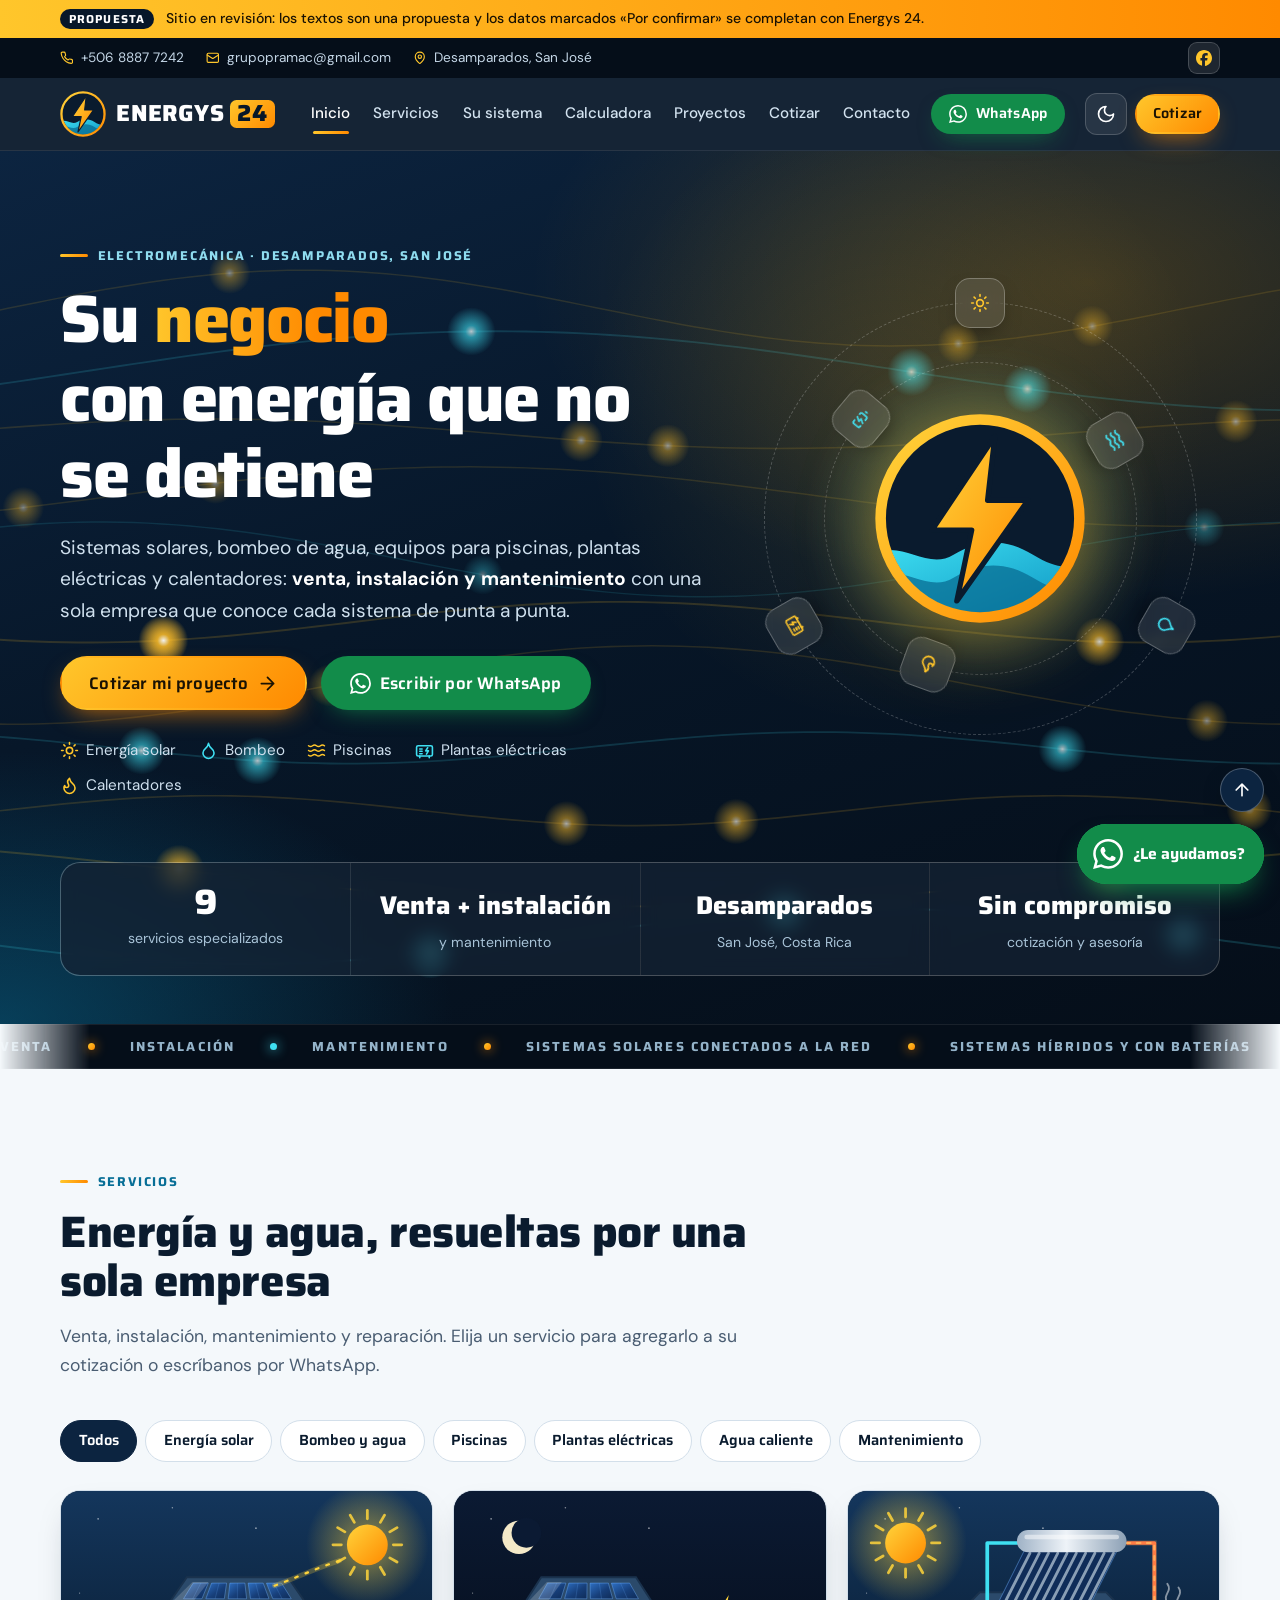
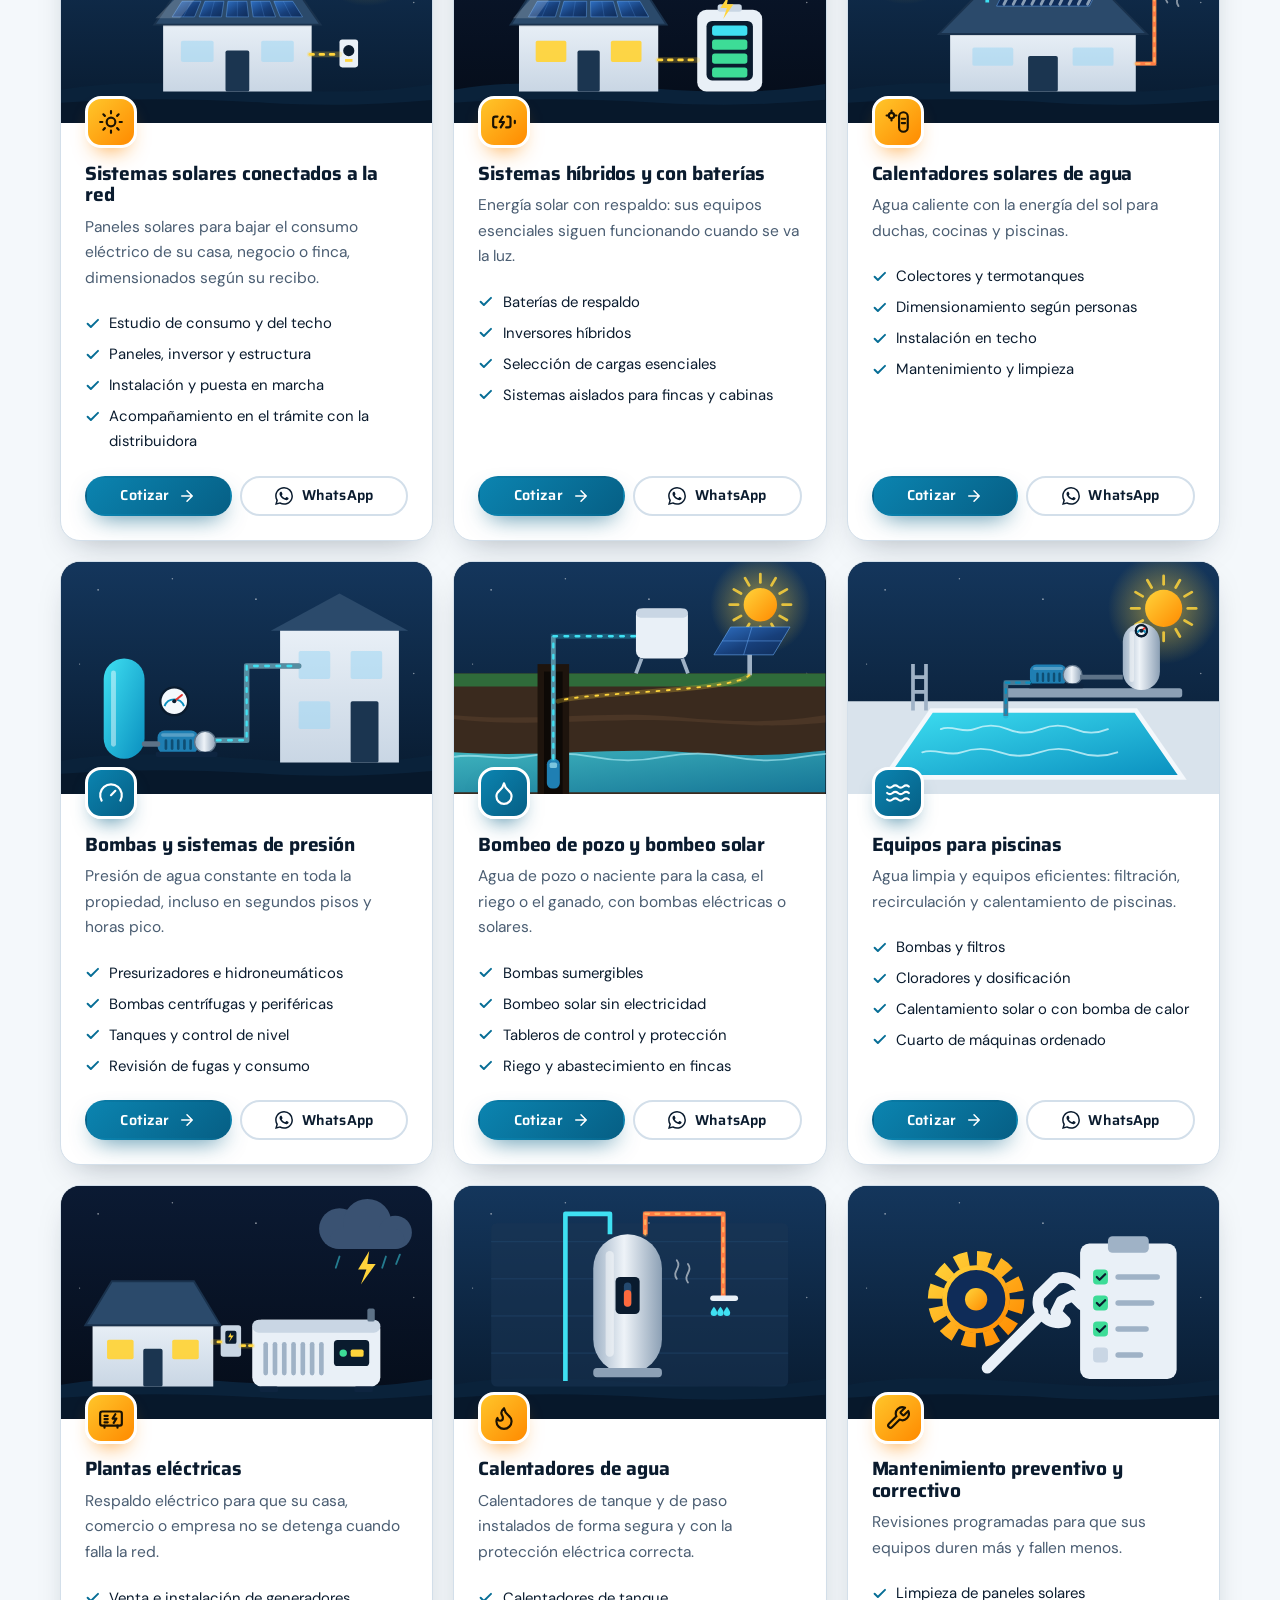
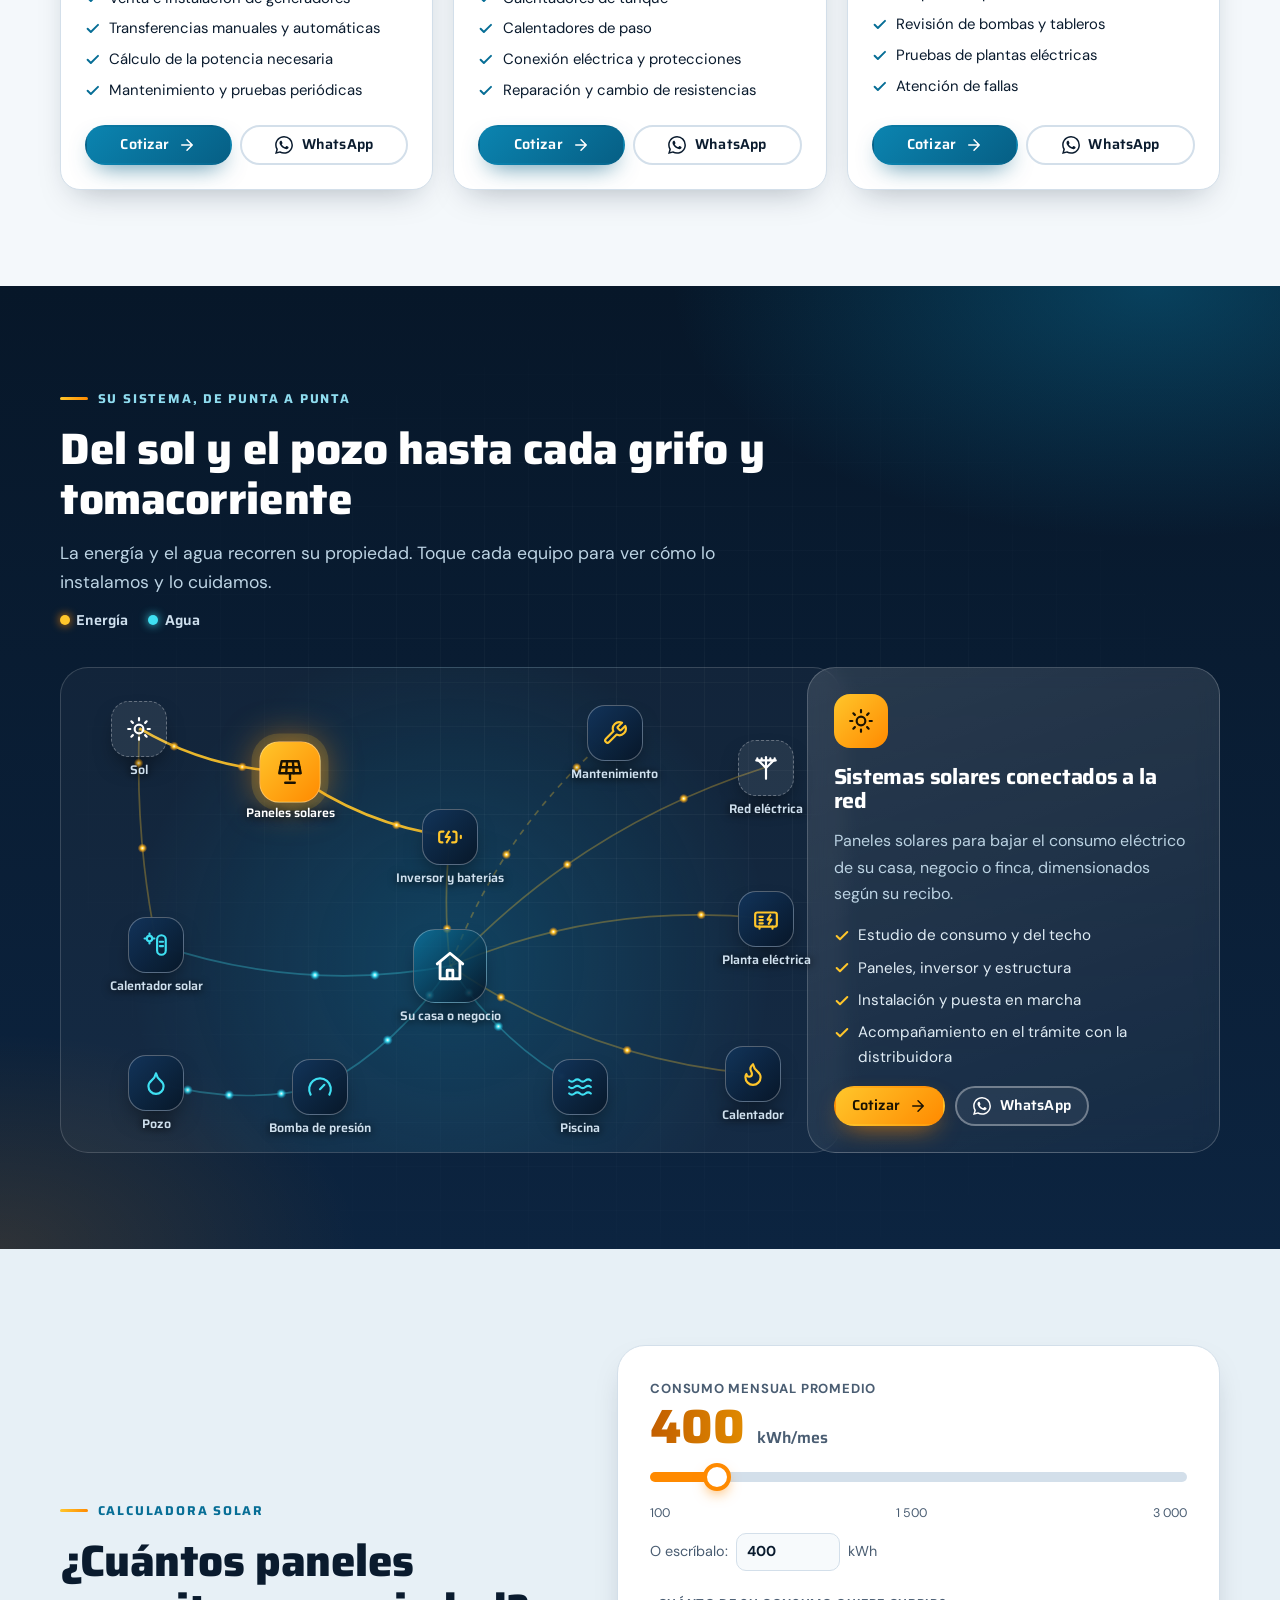
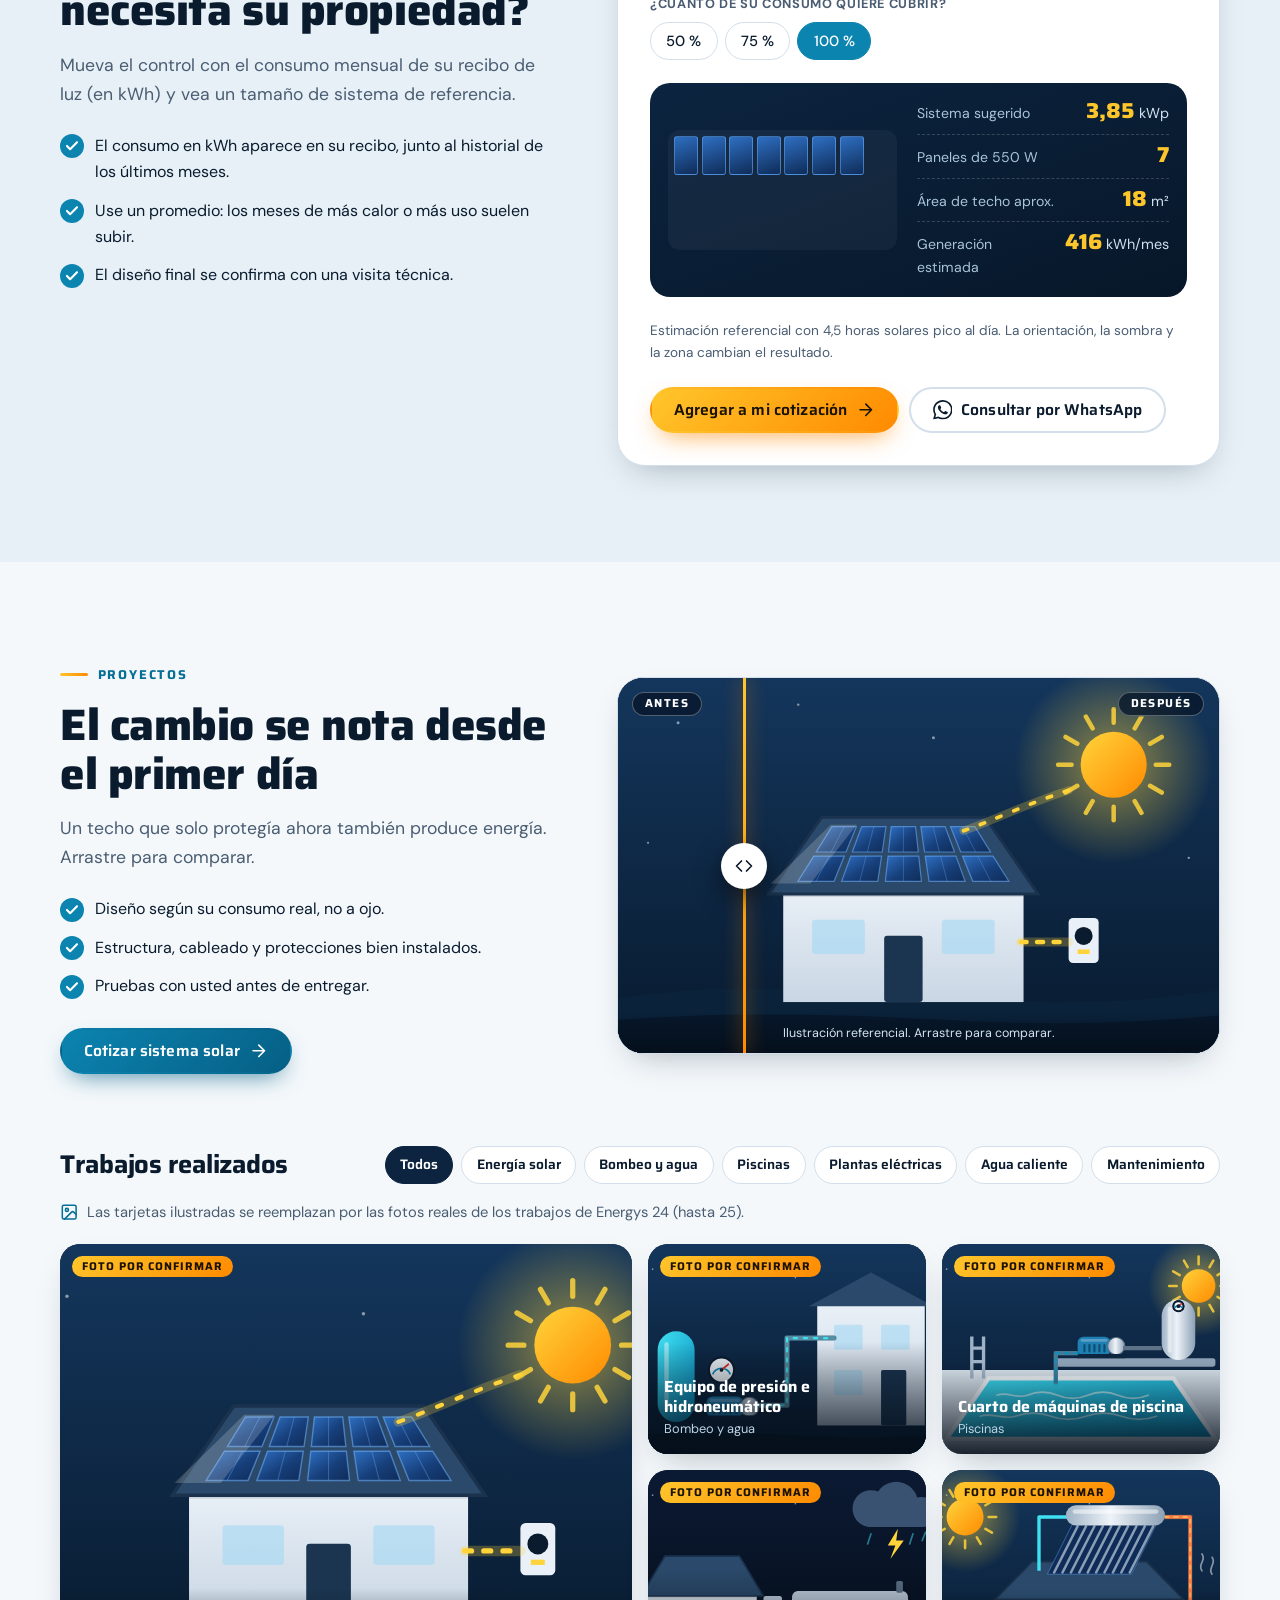
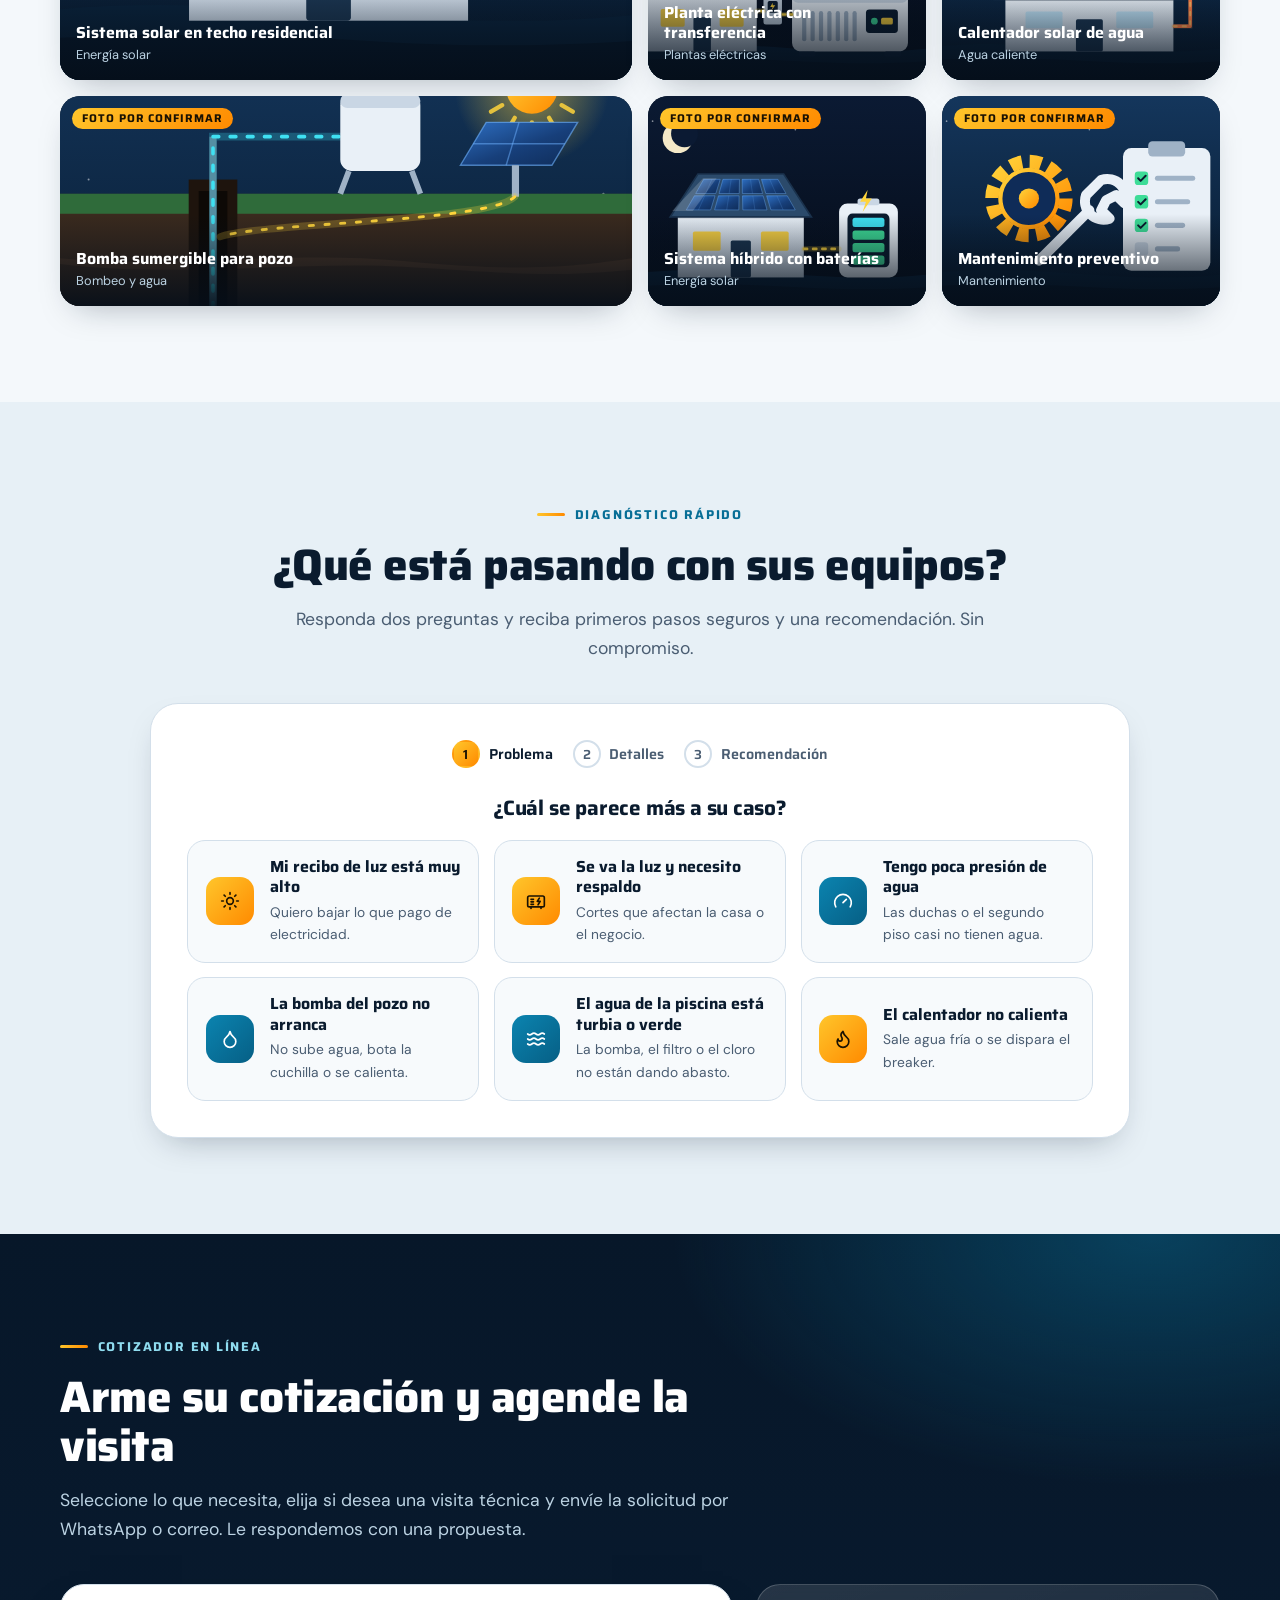
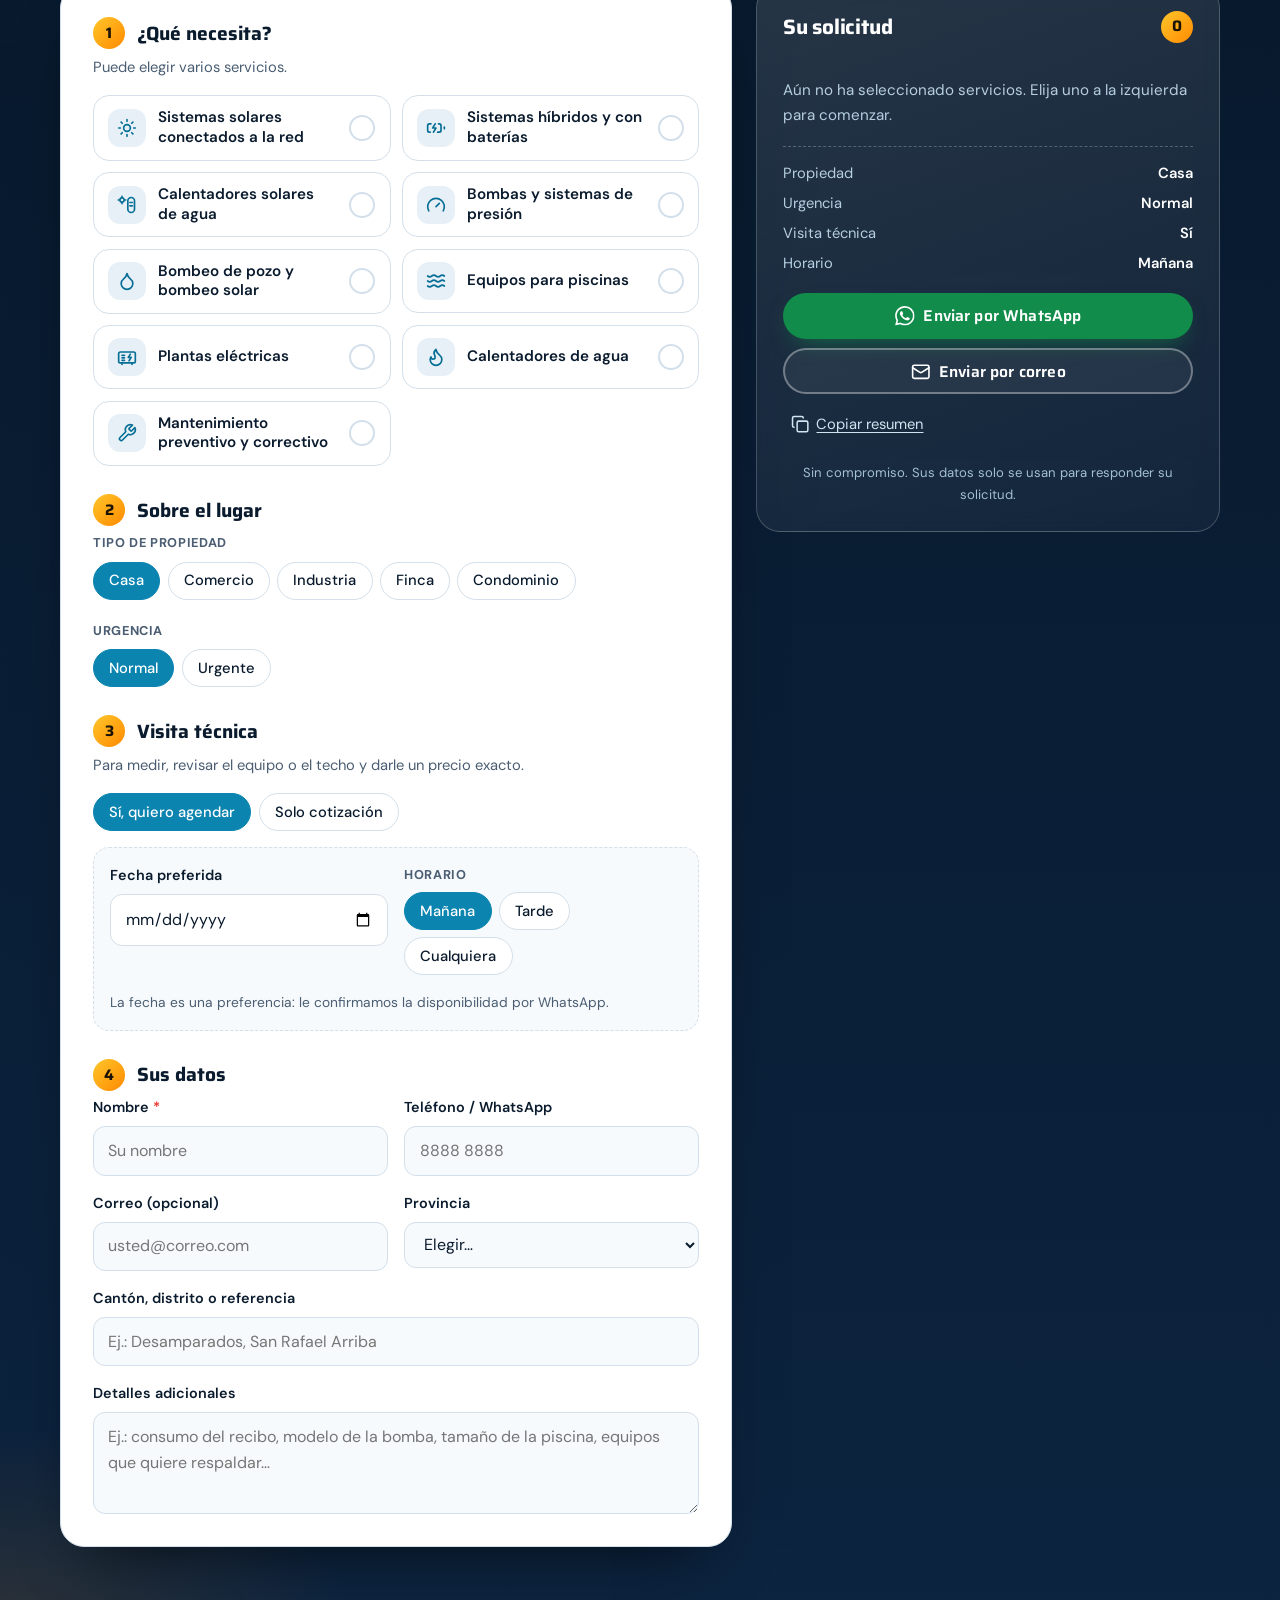
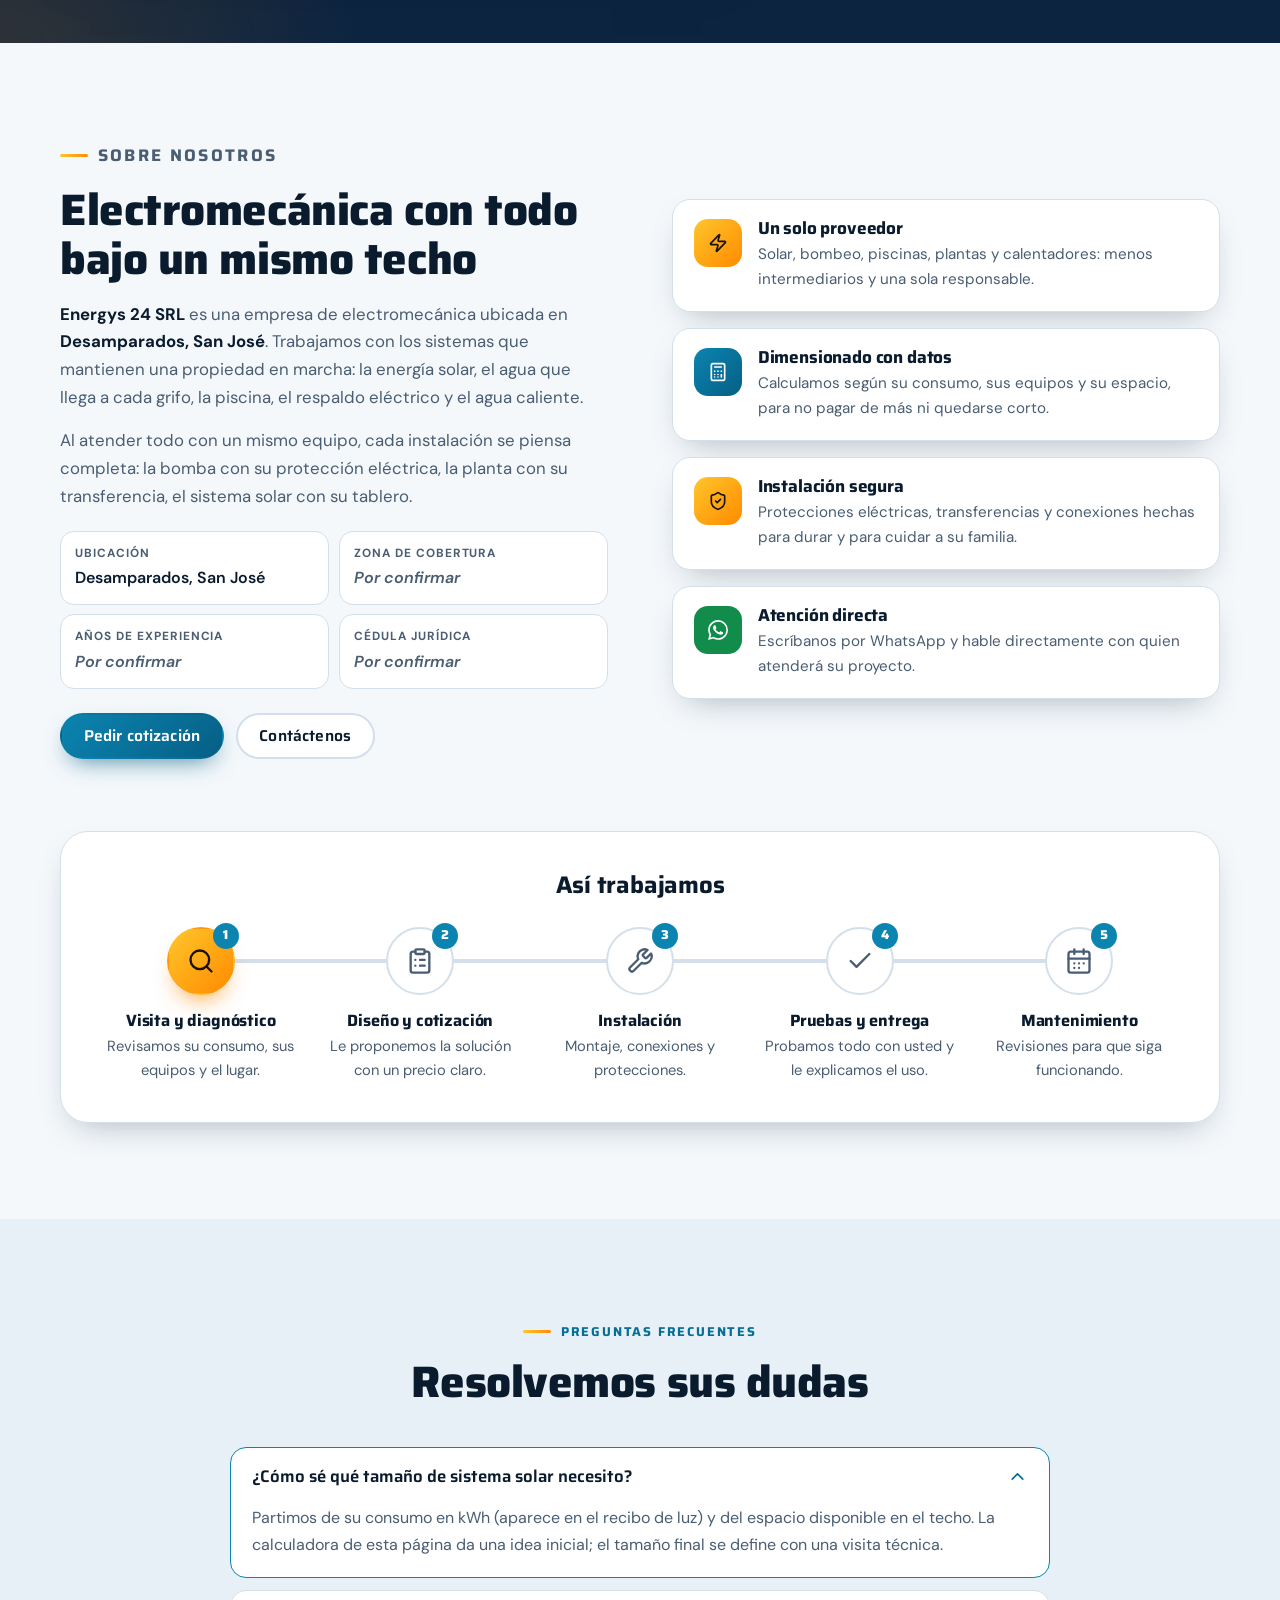
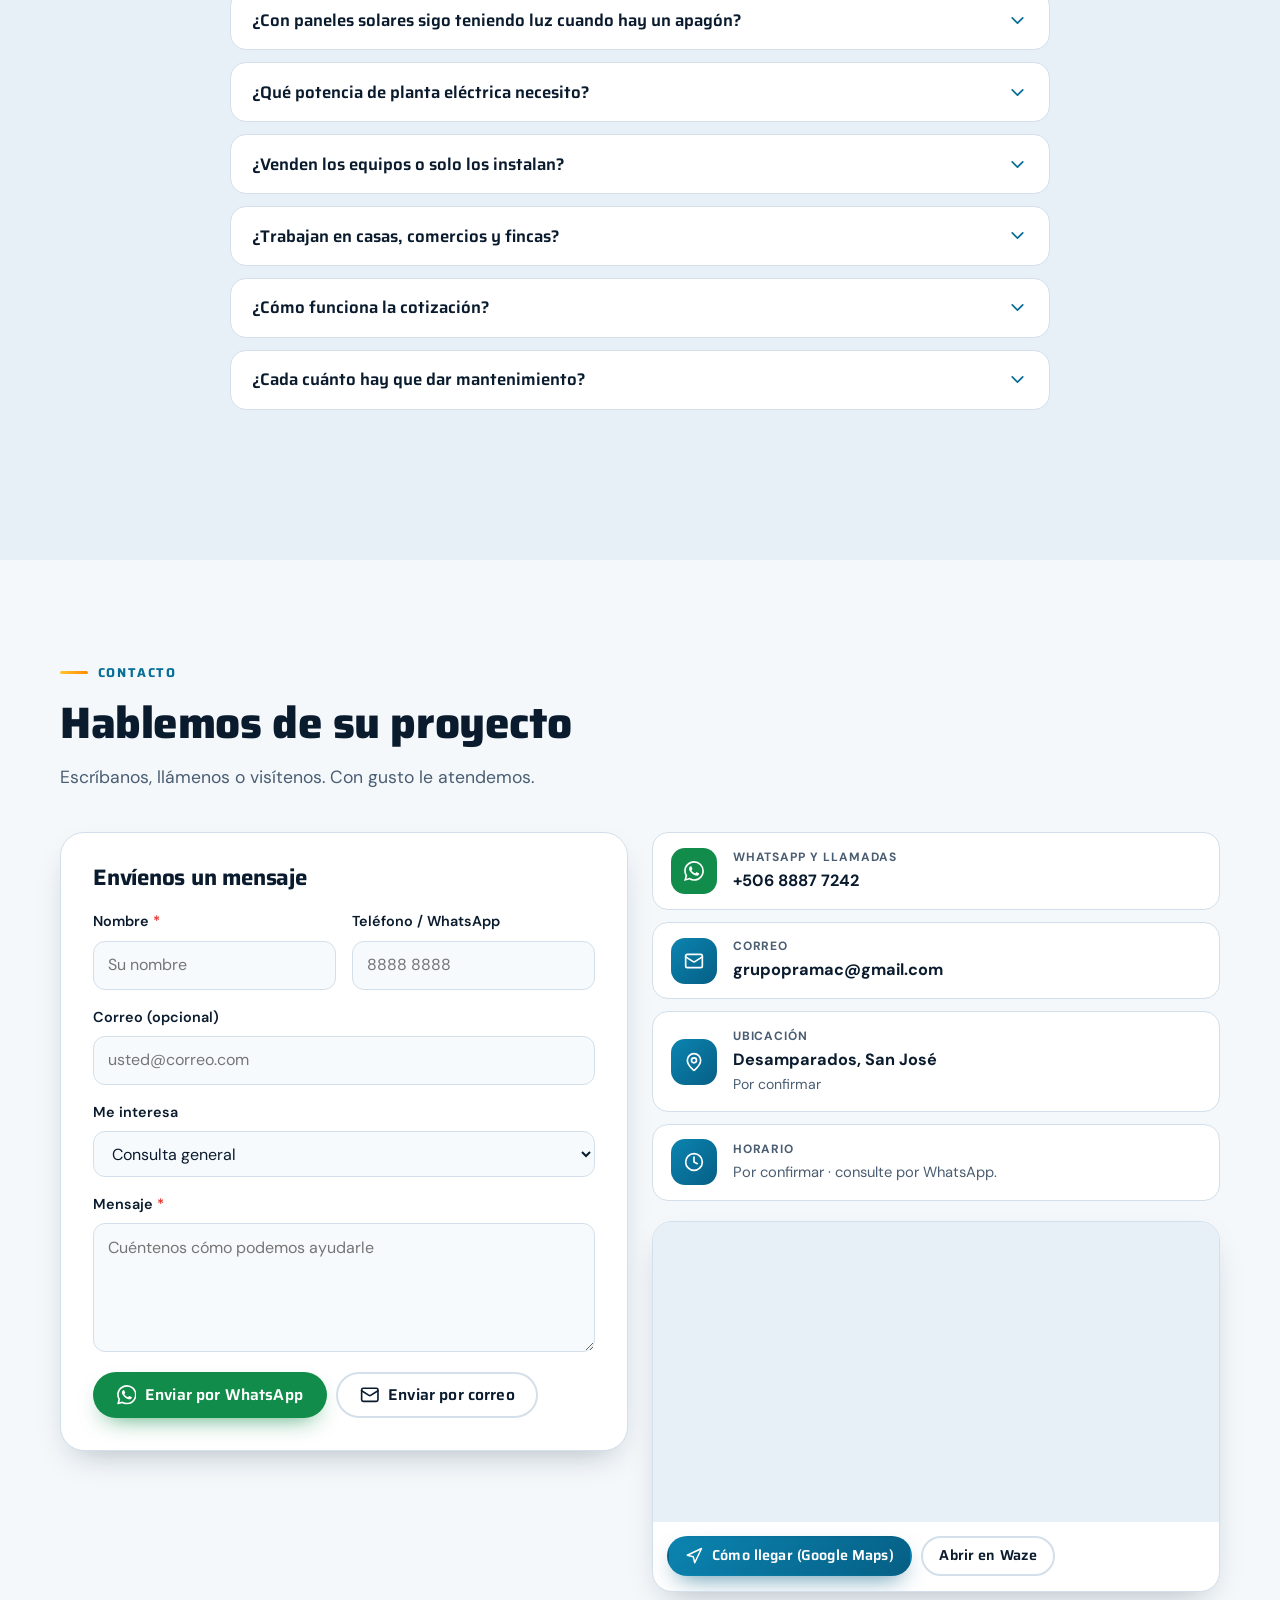
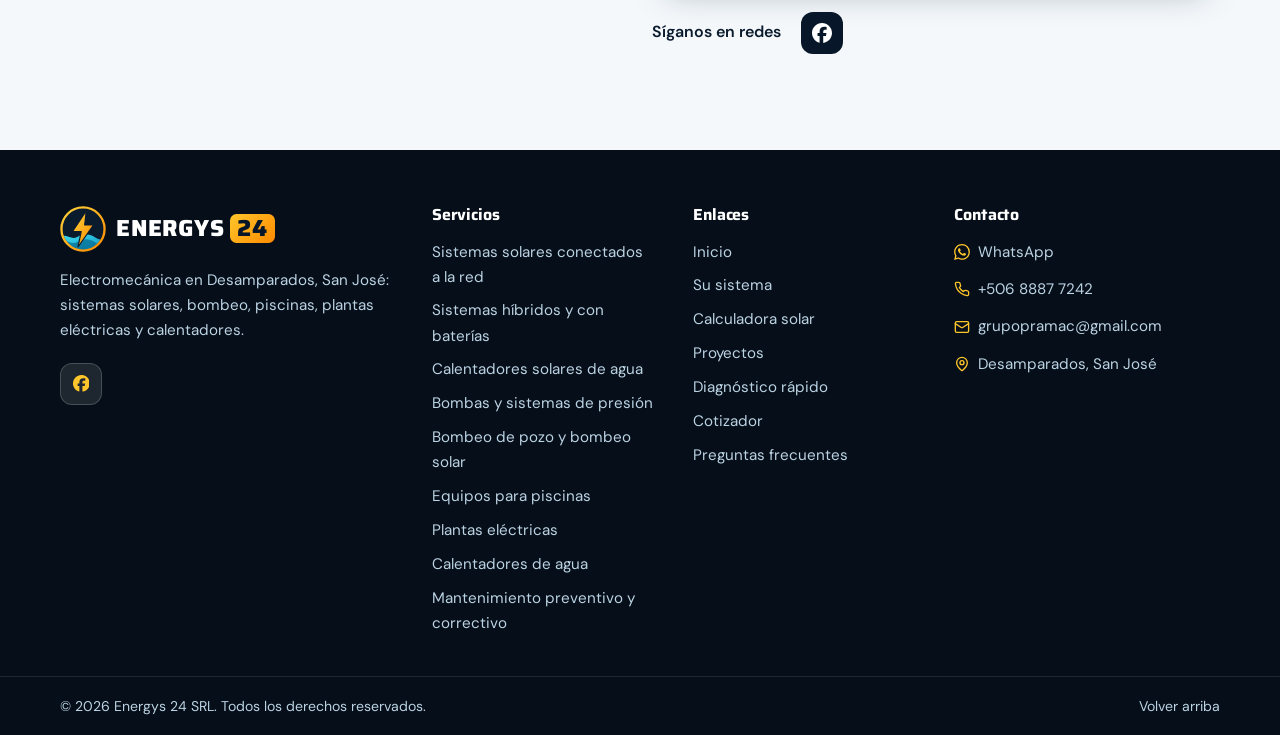
==== index.html @ 0da618ae "Sitio web de Energys 24 (plan Profesional) Sitio estático para Energys 24 SRL, electromecánica en De" ====
<!doctype html>
<html lang="es-CR">
<head>
  <meta charset="utf-8">
  <meta name="viewport" content="width=device-width, initial-scale=1">
  <title>Energys 24 | Sistemas solares, bombeo, piscinas y plantas eléctricas en Costa Rica</title>
  <meta name="description" content="Energys 24: electromecánica en Desamparados, San José. Venta, instalación y mantenimiento de sistemas solares, bombas y sistemas de presión, equipos para piscinas, plantas eléctricas y calentadores de agua. Cotice en línea o por WhatsApp.">
  <meta name="theme-color" content="#06121F">

  <meta property="og:type" content="website">
  <meta property="og:locale" content="es_CR">
  <meta property="og:site_name" content="Energys 24">
  <meta property="og:title" content="Energys 24 | Energía solar, bombeo, piscinas y plantas eléctricas">
  <meta property="og:description" content="Electromecánica en Desamparados, San José: sistemas solares, bombeo de agua, equipos para piscinas, plantas eléctricas y calentadores. Venta, instalación y mantenimiento.">
  <meta name="twitter:card" content="summary_large_image">
  <!-- Al tener dominio: agregar canonical, og:url y og:image con la URL completa (ver README). -->

  <link rel="icon" type="image/svg+xml" href="assets/img/favicon.svg">
  <link rel="icon" type="image/png" sizes="64x64" href="assets/img/favicon-64.png">
  <link rel="apple-touch-icon" href="assets/img/apple-touch-icon.png">
  <link rel="manifest" href="manifest.webmanifest">

  <link rel="preconnect" href="https://fonts.googleapis.com">
  <link rel="preconnect" href="https://fonts.gstatic.com" crossorigin>
  <link rel="stylesheet" href="https://fonts.googleapis.com/css2?family=DM+Sans:opsz,wght@9..40,400;9..40,500;9..40,700&family=Saira:wght@600;700;800&display=swap">
  <link rel="stylesheet" href="assets/css/styles.css">

  <script>
    /* Aplica el tema antes de pintar para evitar parpadeos. */
    (function () {
      var d = document.documentElement, t = null, cur = d.getAttribute('data-theme');
      try { t = localStorage.getItem('energys24-theme'); } catch (e) {}
      if (t !== 'dark' && t !== 'light') {
        t = (cur === 'dark' || cur === 'light') ? cur
          : (window.matchMedia && matchMedia('(prefers-color-scheme: dark)').matches) ? 'dark' : 'light';
      }
      d.setAttribute('data-theme', t);
      document.documentElement.classList.add('js');
    })();
  </script>
</head>
<body>
  <!-- ====================== INTRO (una vez por sesión) ====================== -->
  <div class="intro" id="intro" aria-hidden="true">
    <div class="intro__in">
      <img class="intro__mark" src="assets/img/logo-symbol.svg" alt="" width="96" height="96">
      <span class="intro__word">ENERGYS<b>24</b></span>
    </div>
  </div>

  <a class="skip" href="#contenido">Saltar al contenido</a>
  <div class="progress" id="progress" aria-hidden="true"></div>

  <!-- ====================== ICONOS (sprite SVG) ====================== -->
  <svg width="0" height="0" style="position:absolute" aria-hidden="true" focusable="false">
    <defs>
      <symbol id="i-sun" viewBox="0 0 24 24"><circle cx="12" cy="12" r="4"/><path d="M12 2v2M12 20v2m-7.07-2.93 1.41-1.41m11.32-11.32 1.41-1.41M2 12h2m16 0h2M4.93 4.93l1.41 1.41m11.32 11.32 1.41 1.41"/></symbol>
      <symbol id="i-panel" viewBox="0 0 24 24"><path d="M5 3h14l2 10H3z"/><path d="M4 8h16M9.6 3l-.8 10M14.4 3l.8 10"/><path d="M12 13v5M8 21h8"/></symbol>
      <symbol id="i-battery" viewBox="0 0 24 24"><path d="M15 7h1a2 2 0 0 1 2 2v6a2 2 0 0 1-2 2h-2"/><path d="M6 7H4a2 2 0 0 0-2 2v6a2 2 0 0 0 2 2h1"/><path d="m11 7-3 5h4l-3 5"/><path d="M22 11v2"/></symbol>
      <symbol id="i-droplet" viewBox="0 0 24 24"><path d="M12 22a7 7 0 0 0 7-7c0-2-1-3.9-3-5.5s-3.5-4-4-6.5c-.5 2.5-2 4.9-4 6.5C6 11.1 5 13 5 15a7 7 0 0 0 7 7z"/></symbol>
      <symbol id="i-gauge" viewBox="0 0 24 24"><path d="m12 14 4-4"/><path d="M3.34 19a10 10 0 1 1 17.32 0"/></symbol>
      <symbol id="i-waves" viewBox="0 0 24 24"><path d="M2 6c.6.5 1.2 1 2.5 1C7 7 7 5 9.5 5c2.6 0 2.4 2 5 2 2.5 0 2.5-2 5-2 1.3 0 1.9.5 2.5 1"/><path d="M2 12c.6.5 1.2 1 2.5 1 2.5 0 2.5-2 5-2 2.6 0 2.4 2 5 2 2.5 0 2.5-2 5-2 1.3 0 1.9.5 2.5 1"/><path d="M2 18c.6.5 1.2 1 2.5 1 2.5 0 2.5-2 5-2 2.6 0 2.4 2 5 2 2.5 0 2.5-2 5-2 1.3 0 1.9.5 2.5 1"/></symbol>
      <symbol id="i-generator" viewBox="0 0 24 24"><rect x="2" y="6" width="20" height="13" rx="2"/><path d="M6 19v2M18 19v2M6 10h3M6 13h3M6 16h3"/><path d="m16 8.5-2.5 4H17l-2.5 4"/></symbol>
      <symbol id="i-flame" viewBox="0 0 24 24"><path d="M8.5 14.5A2.5 2.5 0 0 0 11 12c0-1.38-.5-2-1-3-1.072-2.143-.224-4.054 2-6 .5 2.5 2 4.9 4 6.5 2 1.6 3 3.5 3 5.5a7 7 0 1 1-14 0c0-1.153.433-2.294 1-3a2.5 2.5 0 0 0 2.5 2.5z"/></symbol>
      <symbol id="i-heater" viewBox="0 0 24 24"><circle cx="6" cy="6" r="2.5"/><path d="M6 1.5v1M6 9.5v1M1.5 6h1M9.5 6h1"/><rect x="13" y="3" width="8" height="18" rx="4"/><path d="M15.5 9h3M15.5 13h3"/></symbol>
      <symbol id="i-wrench" viewBox="0 0 24 24"><path d="M14.7 6.3a1 1 0 0 0 0 1.4l1.6 1.6a1 1 0 0 0 1.4 0l3.77-3.77a6 6 0 0 1-7.94 7.94l-6.91 6.91a2.12 2.12 0 0 1-3-3l6.91-6.91a6 6 0 0 1 7.94-7.94l-3.76 3.76z"/></symbol>
      <symbol id="i-home" viewBox="0 0 24 24"><path d="M3 10.5 12 3l9 7.5"/><path d="M5 9.5V21h14V9.5"/><path d="M10 21v-6h4v6"/></symbol>
      <symbol id="i-pole" viewBox="0 0 24 24"><path d="M12 2v20"/><path d="M3 5h18"/><path d="M4 3v2M8 3v2M16 3v2M20 3v2"/><path d="m19 5-7 7-7-7"/></symbol>
      <symbol id="i-zap" viewBox="0 0 24 24"><path d="M4 14a1 1 0 0 1-.78-1.63l9.9-10.2a.5.5 0 0 1 .86.46l-1.92 6.02A1 1 0 0 0 13 10h7a1 1 0 0 1 .78 1.63l-9.9 10.2a.5.5 0 0 1-.86-.46l1.92-6.02A1 1 0 0 0 11 14z"/></symbol>
      <symbol id="i-shield" viewBox="0 0 24 24"><path d="M20 13c0 5-3.5 7.5-7.66 8.95a1 1 0 0 1-.67-.01C7.5 20.5 4 18 4 13V6a1 1 0 0 1 1-1c2 0 4.5-1.2 6.24-2.72a1.17 1.17 0 0 1 1.52 0C14.51 3.81 17 5 19 5a1 1 0 0 1 1 1z"/><path d="m9 12 2 2 4-4"/></symbol>
      <symbol id="i-calc" viewBox="0 0 24 24"><rect x="4" y="2" width="16" height="20" rx="2"/><path d="M8 6h8M8 11h.01M12 11h.01M16 11h.01M8 15h.01M12 15h.01M16 15v3M8 18h.01M12 18h.01"/></symbol>
      <symbol id="i-calendar" viewBox="0 0 24 24"><rect x="3" y="4" width="18" height="18" rx="2"/><path d="M16 2v4M8 2v4M3 10h18M8 14h.01M12 14h.01M16 14h.01M8 18h.01M12 18h.01"/></symbol>
      <symbol id="i-image" viewBox="0 0 24 24"><rect x="3" y="3" width="18" height="18" rx="2"/><circle cx="9" cy="9" r="2"/><path d="m21 15-3.086-3.086a2 2 0 0 0-2.828 0L6 21"/></symbol>
      <symbol id="i-users" viewBox="0 0 24 24"><path d="M16 21v-2a4 4 0 0 0-4-4H6a4 4 0 0 0-4 4v2"/><circle cx="9" cy="7" r="4"/><path d="M22 21v-2a4 4 0 0 0-3-3.87M16 3.13a4 4 0 0 1 0 7.75"/></symbol>
      <symbol id="i-phone" viewBox="0 0 24 24"><path d="M22 16.92v3a2 2 0 0 1-2.18 2 19.79 19.79 0 0 1-8.63-3.07 19.5 19.5 0 0 1-6-6 19.79 19.79 0 0 1-3.07-8.67A2 2 0 0 1 4.11 2h3a2 2 0 0 1 2 1.72 12.84 12.84 0 0 0 .7 2.81 2 2 0 0 1-.45 2.11L8.09 9.91a16 16 0 0 0 6 6l1.27-1.27a2 2 0 0 1 2.11-.45 12.84 12.84 0 0 0 2.81.7A2 2 0 0 1 22 16.92z"/></symbol>
      <symbol id="i-mail" viewBox="0 0 24 24"><rect width="20" height="16" x="2" y="4" rx="2"/><path d="m22 7-8.97 5.7a1.94 1.94 0 0 1-2.06 0L2 7"/></symbol>
      <symbol id="i-pin" viewBox="0 0 24 24"><path d="M20 10c0 4.993-5.539 10.193-7.399 11.799a1 1 0 0 1-1.202 0C9.539 20.193 4 14.993 4 10a8 8 0 0 1 16 0"/><circle cx="12" cy="10" r="3"/></symbol>
      <symbol id="i-clock" viewBox="0 0 24 24"><circle cx="12" cy="12" r="10"/><path d="M12 6v6l4 2"/></symbol>
      <symbol id="i-check" viewBox="0 0 24 24"><path d="M20 6 9 17l-5-5"/></symbol>
      <symbol id="i-arrow" viewBox="0 0 24 24"><path d="M5 12h14M12 5l7 7-7 7"/></symbol>
      <symbol id="i-up" viewBox="0 0 24 24"><path d="m5 12 7-7 7 7M12 19V5"/></symbol>
      <symbol id="i-menu" viewBox="0 0 24 24"><path d="M4 6h16M4 12h16M4 18h16"/></symbol>
      <symbol id="i-x" viewBox="0 0 24 24"><path d="M18 6 6 18M6 6l12 12"/></symbol>
      <symbol id="i-moon" viewBox="0 0 24 24"><path d="M12 3a6 6 0 0 0 9 9 9 9 0 1 1-9-9Z"/></symbol>
      <symbol id="i-chevron" viewBox="0 0 24 24"><path d="m6 9 6 6 6-6"/></symbol>
      <symbol id="i-left" viewBox="0 0 24 24"><path d="m15 18-6-6 6-6"/></symbol>
      <symbol id="i-right" viewBox="0 0 24 24"><path d="m9 18 6-6-6-6"/></symbol>
      <symbol id="i-send" viewBox="0 0 24 24"><path d="M14.536 21.686a.5.5 0 0 0 .937-.024l6.5-19a.496.496 0 0 0-.635-.635l-19 6.5a.5.5 0 0 0-.024.937l7.93 3.18a2 2 0 0 1 1.112 1.11z"/><path d="m21.854 2.147-10.94 10.939"/></symbol>
      <symbol id="i-copy" viewBox="0 0 24 24"><rect width="14" height="14" x="8" y="8" rx="2" ry="2"/><path d="M4 16c-1.1 0-2-.9-2-2V4c0-1.1.9-2 2-2h10c1.1 0 2 .9 2 2"/></symbol>
      <symbol id="i-refresh" viewBox="0 0 24 24"><path d="M3 12a9 9 0 1 0 9-9 9.75 9.75 0 0 0-6.74 2.74L3 8"/><path d="M3 3v5h5"/></symbol>
      <symbol id="i-back" viewBox="0 0 24 24"><path d="m12 19-7-7 7-7M19 12H5"/></symbol>
      <symbol id="i-lr" viewBox="0 0 24 24"><path d="m9 18-6-6 6-6M15 6l6 6-6 6"/></symbol>
      <symbol id="i-search" viewBox="0 0 24 24"><circle cx="11" cy="11" r="8"/><path d="m21 21-4.3-4.3"/></symbol>
      <symbol id="i-clipboard" viewBox="0 0 24 24"><rect width="8" height="4" x="8" y="2" rx="1" ry="1"/><path d="M16 4h2a2 2 0 0 1 2 2v14a2 2 0 0 1-2 2H6a2 2 0 0 1-2-2V6a2 2 0 0 1 2-2h2"/><path d="M12 11h4M12 16h4M8 11h.01M8 16h.01"/></symbol>
      <symbol id="i-navigation" viewBox="0 0 24 24"><path d="m3 11 19-9-9 19-2-8z"/></symbol>
      <symbol id="i-instagram" viewBox="0 0 24 24"><rect width="20" height="20" x="2" y="2" rx="5" ry="5"/><path d="M16 11.37A4 4 0 1 1 12.63 8 4 4 0 0 1 16 11.37z"/><path d="M17.5 6.5h.01"/></symbol>
      <symbol id="i-youtube" viewBox="0 0 24 24"><path d="M2.5 17a24.12 24.12 0 0 1 0-10 2 2 0 0 1 1.4-1.4 49.56 49.56 0 0 1 16.2 0A2 2 0 0 1 21.5 7a24.12 24.12 0 0 1 0 10 2 2 0 0 1-1.4 1.4 49.55 49.55 0 0 1-16.2 0A2 2 0 0 1 2.5 17"/><path d="m10 15 5-3-5-3z"/></symbol>
      <symbol id="i-linkedin" viewBox="0 0 24 24"><path d="M16 8a6 6 0 0 1 6 6v7h-4v-7a2 2 0 0 0-2-2 2 2 0 0 0-2 2v7h-4v-7a6 6 0 0 1 6-6z"/><rect width="4" height="12" x="2" y="9"/><circle cx="4" cy="4" r="2"/></symbol>
      <symbol id="i-whatsapp" viewBox="0 0 24 24"><path fill="currentColor" stroke="none" d="M17.472 14.382c-.297-.149-1.758-.867-2.03-.967-.273-.099-.471-.148-.67.15-.197.297-.767.966-.94 1.164-.173.199-.347.223-.644.075-.297-.15-1.255-.463-2.39-1.475-.883-.788-1.48-1.761-1.653-2.059-.173-.297-.018-.458.13-.606.134-.133.298-.347.446-.52.149-.174.198-.298.298-.497.099-.198.05-.371-.025-.52-.075-.149-.669-1.612-.916-2.207-.242-.579-.487-.5-.669-.51-.173-.008-.371-.01-.57-.01-.198 0-.52.074-.792.372-.272.297-1.04 1.016-1.04 2.479 0 1.462 1.065 2.875 1.213 3.074.149.198 2.096 3.2 5.077 4.487.709.306 1.262.489 1.694.625.712.227 1.36.195 1.871.118.571-.085 1.758-.719 2.006-1.413.248-.694.248-1.289.173-1.413-.074-.124-.272-.198-.57-.347m-5.421 7.403h-.004a9.87 9.87 0 01-5.031-1.378l-.361-.214-3.741.982.998-3.648-.235-.374a9.86 9.86 0 01-1.51-5.26c.001-5.45 4.436-9.884 9.888-9.884 2.64 0 5.122 1.03 6.988 2.898a9.825 9.825 0 012.893 6.994c-.003 5.45-4.437 9.884-9.885 9.884m8.413-18.297A11.815 11.815 0 0012.05 0C5.495 0 .16 5.335.157 11.892c0 2.096.547 4.142 1.588 5.945L.057 24l6.305-1.654a11.882 11.882 0 005.683 1.448h.005c6.554 0 11.89-5.335 11.893-11.893a11.821 11.821 0 00-3.48-8.413Z"/></symbol>
      <symbol id="i-facebook" viewBox="0 0 24 24"><path fill="currentColor" stroke="none" d="M9.101 23.691v-7.98H6.627v-3.667h2.474v-1.58c0-4.085 1.848-5.978 5.858-5.978.401 0 .955.042 1.468.103a8.68 8.68 0 0 1 1.141.195v3.325a8.623 8.623 0 0 0-.653-.036 26.805 26.805 0 0 0-.733-.009c-.707 0-1.259.096-1.675.309a1.686 1.686 0 0 0-.679.622c-.258.42-.374.995-.374 1.752v1.297h3.919l-.386 2.103-.287 1.564h-3.246v8.245C19.396 23.238 24 18.179 24 12.044c0-6.627-5.373-12-12-12s-12 5.373-12 12c0 5.628 3.874 10.35 9.101 11.647Z"/></symbol>
      <symbol id="i-tiktok" viewBox="0 0 24 24"><path fill="currentColor" stroke="none" d="M12.525.02c1.31-.02 2.61-.01 3.91-.02.08 1.53.63 3.09 1.75 4.17 1.12 1.11 2.7 1.62 4.24 1.79v4.03c-1.44-.05-2.89-.35-4.2-.97-.57-.26-1.1-.59-1.62-.93-.01 2.92.01 5.84-.02 8.75-.08 1.4-.54 2.79-1.35 3.94-1.31 1.92-3.58 3.17-5.91 3.21-1.43.08-2.86-.31-4.08-1.03-2.02-1.19-3.44-3.37-3.65-5.71-.02-.5-.03-1-.01-1.49.18-1.9 1.12-3.72 2.58-4.96 1.66-1.44 3.98-2.13 6.15-1.72.02 1.48-.04 2.96-.04 4.44-.99-.32-2.15-.23-3.02.37-.63.41-1.11 1.04-1.36 1.75-.21.51-.15 1.07-.14 1.61.24 1.64 1.82 3.02 3.5 2.87 1.12-.01 2.19-.66 2.77-1.61.19-.33.4-.67.41-1.06.1-1.79.06-3.57.07-5.36.01-4.03-.01-8.05.02-12.07Z"/></symbol>
    </defs>
  </svg>

  <!-- ====================== AVISO DE PROPUESTA (demo: true) ====================== -->
  <div class="demo-bar" data-demo hidden>
    <div class="container demo-bar__in">
      <span class="demo-bar__tag">Propuesta</span>
      <p>Sitio en revisión: los textos son una propuesta y los datos marcados «Por confirmar» se completan con Energys 24.</p>
    </div>
  </div>

  <!-- ====================== BARRA SUPERIOR ====================== -->
  <div class="topbar">
    <div class="container topbar__in">
      <ul class="topbar__list">
        <li><a data-tel><svg class="icon" aria-hidden="true"><use href="#i-phone"/></svg><span data-bind="telefono"></span></a></li>
        <li data-if="correo"><a data-mail><svg class="icon" aria-hidden="true"><use href="#i-mail"/></svg><span data-bind="correo"></span></a></li>
        <li class="topbar__hide-sm"><a href="#contacto"><svg class="icon" aria-hidden="true"><use href="#i-pin"/></svg><span data-bind="direccion"></span></a></li>
      </ul>
      <div class="socials socials--sm" data-socials aria-label="Redes sociales"></div>
    </div>
  </div>

  <!-- ====================== ENCABEZADO ====================== -->
  <header class="header" id="header">
    <div class="container header__in">
      <a class="brand" href="#inicio" aria-label="Energys 24 — inicio">
        <img class="brand__mark" src="assets/img/logo-symbol.svg" alt="" width="46" height="46">
        <span class="brand__word" aria-hidden="true">ENERGYS<b>24</b></span>
      </a>

      <nav class="nav" id="nav" aria-label="Principal">
        <a href="#inicio" class="nav__link">Inicio</a>
        <a href="#servicios" class="nav__link">Servicios</a>
        <a href="#sistema" class="nav__link">Su sistema</a>
        <a href="#calculadora" class="nav__link">Calculadora</a>
        <a href="#proyectos" class="nav__link">Proyectos</a>
        <a href="#cotizador" class="nav__link">Cotizar</a>
        <a href="#contacto" class="nav__link">Contacto</a>
        <a class="btn btn--wa btn--sm nav__wa" data-wa target="_blank" rel="noopener"><svg class="icon" aria-hidden="true"><use href="#i-whatsapp"/></svg>WhatsApp</a>
      </nav>

      <div class="header__actions">
        <button class="iconbtn" id="theme-toggle" type="button" aria-label="Cambiar entre tema claro y oscuro">
          <svg class="icon icon--moon" aria-hidden="true"><use href="#i-moon"/></svg>
          <svg class="icon icon--sun" aria-hidden="true"><use href="#i-sun"/></svg>
        </button>
        <a class="btn btn--accent btn--sm header__cta" href="#cotizador">Cotizar</a>
        <button class="iconbtn nav-toggle" id="nav-toggle" type="button" aria-expanded="false" aria-controls="nav" aria-label="Abrir menú">
          <svg class="icon icon--open" aria-hidden="true"><use href="#i-menu"/></svg>
          <svg class="icon icon--close" aria-hidden="true"><use href="#i-x"/></svg>
        </button>
      </div>
    </div>
  </header>

  <main id="contenido">
    <!-- ====================== HERO ====================== -->
    <section class="hero" id="inicio">
      <canvas class="hero__canvas" id="hero-canvas" aria-hidden="true"></canvas>
      <div class="hero__glow" aria-hidden="true"></div>
      <div class="container hero__in">
        <div class="hero__copy">
          <p class="eyebrow eyebrow--light">Electromecánica · Desamparados, San José</p>
          <h1 class="hero__title">
            <span class="sr-only">Energía solar, bombeo, piscinas y plantas eléctricas en Costa Rica. </span>
            <span aria-hidden="true">Su <span class="rotator" id="rotator" data-words="casa,negocio,finca,piscina,empresa"><span class="rotator__word">casa</span></span><br>con energía que no se detiene</span>
          </h1>
          <p class="hero__lead">
            Sistemas solares, bombeo de agua, equipos para piscinas, plantas eléctricas y calentadores:
            <strong>venta, instalación y mantenimiento</strong> con una sola empresa que conoce cada sistema de punta a punta.
          </p>
          <div class="hero__cta">
            <a class="btn btn--accent btn--lg mag" href="#cotizador">Cotizar mi proyecto <svg class="icon" aria-hidden="true"><use href="#i-arrow"/></svg></a>
            <a class="btn btn--wa btn--lg mag" data-wa target="_blank" rel="noopener"><svg class="icon" aria-hidden="true"><use href="#i-whatsapp"/></svg>Escribir por WhatsApp</a>
          </div>
          <ul class="hero__checks">
            <li><svg class="icon" aria-hidden="true"><use href="#i-sun"/></svg>Energía solar</li>
            <li><svg class="icon" aria-hidden="true"><use href="#i-droplet"/></svg>Bombeo</li>
            <li><svg class="icon" aria-hidden="true"><use href="#i-waves"/></svg>Piscinas</li>
            <li><svg class="icon" aria-hidden="true"><use href="#i-generator"/></svg>Plantas eléctricas</li>
            <li><svg class="icon" aria-hidden="true"><use href="#i-flame"/></svg>Calentadores</li>
          </ul>
        </div>

        <div class="hero__visual" aria-hidden="true">
          <div class="orbit orbit--1">
            <div class="orbit__item" style="--a:0deg"><span class="orbit__chip orbit__chip--sun orbit__chip--fwd"><svg class="icon"><use href="#i-sun"/></svg></span></div>
            <div class="orbit__item" style="--a:120deg"><span class="orbit__chip orbit__chip--aqua orbit__chip--fwd"><svg class="icon"><use href="#i-droplet"/></svg></span></div>
            <div class="orbit__item" style="--a:240deg"><span class="orbit__chip orbit__chip--sun orbit__chip--fwd"><svg class="icon"><use href="#i-generator"/></svg></span></div>
          </div>
          <div class="orbit orbit--2">
            <div class="orbit__item" style="--a:60deg"><span class="orbit__chip orbit__chip--aqua orbit__chip--rev"><svg class="icon"><use href="#i-waves"/></svg></span></div>
            <div class="orbit__item" style="--a:200deg"><span class="orbit__chip orbit__chip--sun orbit__chip--rev"><svg class="icon"><use href="#i-flame"/></svg></span></div>
            <div class="orbit__item" style="--a:310deg"><span class="orbit__chip orbit__chip--aqua orbit__chip--rev"><svg class="icon"><use href="#i-battery"/></svg></span></div>
          </div>
          <img class="hero__mark" src="assets/img/logo-symbol.svg" alt="" width="240" height="240">
        </div>
      </div>

      <div class="container">
        <ul class="stats" id="stats" aria-label="Datos clave"></ul>
      </div>
    </section>

    <!-- ====================== MARQUESINA ====================== -->
    <div class="marquee" aria-hidden="true"><div class="marquee__track" id="marquee"></div></div>

    <!-- ====================== SERVICIOS ====================== -->
    <section class="section" id="servicios">
      <div class="container">
        <header class="section__head reveal">
          <p class="eyebrow">Servicios</p>
          <h2 class="section__title">Energía y agua, resueltas por una sola empresa</h2>
          <p class="section__lead">Venta, instalación, mantenimiento y reparación. Elija un servicio para agregarlo a su cotización o escríbanos por WhatsApp.</p>
        </header>

        <div class="filters reveal" id="filters" role="group" aria-label="Filtrar servicios por categoría"></div>
        <div class="svc-grid" id="svc-grid"></div>
      </div>
    </section>

    <!-- ====================== SISTEMA INTERACTIVO ====================== -->
    <section class="section section--dark section--net" id="sistema">
      <div class="container">
        <header class="section__head section__head--light reveal">
          <p class="eyebrow eyebrow--light">Su sistema, de punta a punta</p>
          <h2 class="section__title">Del sol y el pozo hasta cada grifo y tomacorriente</h2>
          <p class="section__lead">La energía y el agua recorren su propiedad. Toque cada equipo para ver cómo lo instalamos y lo cuidamos.</p>
          <ul class="net__legend" aria-label="Leyenda"><li class="is-e">Energía</li><li class="is-w">Agua</li></ul>
        </header>

        <div class="net reveal">
          <div class="net__stage" id="net-stage">
            <svg class="net__svg" viewBox="0 0 900 560" preserveAspectRatio="xMidYMid meet" aria-hidden="true" focusable="false">
              <defs>
                <radialGradient id="pkt-sun"><stop offset="0" stop-color="#ffffff"/><stop offset=".35" stop-color="#FFC62B"/><stop offset="1" stop-color="#FF8A00" stop-opacity="0"/></radialGradient>
                <radialGradient id="pkt-aqua"><stop offset="0" stop-color="#ffffff"/><stop offset=".35" stop-color="#3FE0F2"/><stop offset="1" stop-color="#0A8FBF" stop-opacity="0"/></radialGradient>
              </defs>
              <g id="net-links"></g>
              <g id="net-packets"></g>
            </svg>
            <div id="net-nodes"></div>
          </div>
          <aside class="net__panel" id="net-panel" aria-live="polite" aria-label="Detalle del equipo seleccionado"></aside>
        </div>
      </div>
    </section>

    <!-- ====================== CALCULADORA SOLAR ====================== -->
    <section class="section section--alt" id="calculadora">
      <div class="container">
        <div class="calc">
          <div class="calc__copy reveal">
            <p class="eyebrow">Calculadora solar</p>
            <h2 class="section__title">¿Cuántos paneles necesita su propiedad?</h2>
            <p class="section__lead">Mueva el control con el consumo mensual de su recibo de luz (en kWh) y vea un tamaño de sistema de referencia.</p>
            <ul class="ticks">
              <li><svg class="icon" aria-hidden="true"><use href="#i-check"/></svg>El consumo en kWh aparece en su recibo, junto al historial de los últimos meses.</li>
              <li><svg class="icon" aria-hidden="true"><use href="#i-check"/></svg>Use un promedio: los meses de más calor o más uso suelen subir.</li>
              <li><svg class="icon" aria-hidden="true"><use href="#i-check"/></svg>El diseño final se confirma con una visita técnica.</li>
            </ul>
          </div>

          <div class="calc__card reveal" id="calc">
            <div class="calc__input">
              <label for="calc-kwh">Consumo mensual promedio</label>
              <div class="calc__value"><output id="calc-kwh-out" for="calc-kwh">400</output> <span>kWh/mes</span></div>
              <input type="range" id="calc-kwh" min="100" max="3000" step="10" value="400" aria-describedby="calc-hint">
              <div class="calc__scale" aria-hidden="true"><span>100</span><span>1 500</span><span>3 000</span></div>
              <p class="calc__hint" id="calc-hint">O escríbalo: <input type="number" id="calc-kwh-num" min="50" max="20000" step="10" value="400" inputmode="numeric" aria-label="Consumo mensual en kWh"> kWh</p>
            </div>
            <div class="calc__goal" role="radiogroup" aria-labelledby="calc-goal-l">
              <span class="qgroup__label" id="calc-goal-l">¿Cuánto de su consumo quiere cubrir?</span>
              <div class="seg">
                <label class="seg__opt"><input type="radio" name="calc-goal" value="0.5"><span>50 %</span></label>
                <label class="seg__opt"><input type="radio" name="calc-goal" value="0.75"><span>75 %</span></label>
                <label class="seg__opt"><input type="radio" name="calc-goal" value="1" checked><span>100 %</span></label>
              </div>
            </div>

            <div class="calc__out" aria-live="polite">
              <div class="calc__panels" id="calc-panels" aria-hidden="true"></div>
              <dl class="calc__res">
                <div><dt>Sistema sugerido</dt><dd><strong id="calc-kwp">—</strong> kWp</dd></div>
                <div><dt>Paneles de <span id="calc-pw">550</span> W</dt><dd><strong id="calc-n">—</strong></dd></div>
                <div><dt>Área de techo aprox.</dt><dd><strong id="calc-m2">—</strong> m²</dd></div>
                <div><dt>Generación estimada</dt><dd><strong id="calc-gen">—</strong> kWh/mes</dd></div>
              </dl>
            </div>
            <p class="calc__note" id="calc-note">Estimación referencial con <span id="calc-hsp">4,5</span> horas solares pico al día. La orientación, la sombra y la zona cambian el resultado.</p>
            <div class="calc__actions">
              <button type="button" class="btn btn--accent" id="calc-add">Agregar a mi cotización <svg class="icon" aria-hidden="true"><use href="#i-arrow"/></svg></button>
              <a class="btn btn--outline" id="calc-wa" target="_blank" rel="noopener"><svg class="icon" aria-hidden="true"><use href="#i-whatsapp"/></svg>Consultar por WhatsApp</a>
            </div>
          </div>
        </div>
      </div>
    </section>

    <!-- ====================== PROYECTOS: ANTES / DESPUÉS + GALERÍA ====================== -->
    <section class="section" id="proyectos">
      <div class="container">
        <div class="ba-wrap">
          <div class="ba-copy reveal">
            <p class="eyebrow">Proyectos</p>
            <h2 class="section__title">El cambio se nota desde el primer día</h2>
            <p class="section__lead" id="ba-lead">Un techo que solo protegía ahora también produce energía. Arrastre para comparar.</p>
            <ul class="ticks">
              <li><svg class="icon" aria-hidden="true"><use href="#i-check"/></svg>Diseño según su consumo real, no a ojo.</li>
              <li><svg class="icon" aria-hidden="true"><use href="#i-check"/></svg>Estructura, cableado y protecciones bien instalados.</li>
              <li><svg class="icon" aria-hidden="true"><use href="#i-check"/></svg>Pruebas con usted antes de entregar.</li>
            </ul>
            <button type="button" class="btn btn--primary" data-quote="solar">Cotizar sistema solar <svg class="icon" aria-hidden="true"><use href="#i-arrow"/></svg></button>
          </div>

          <figure class="ba reveal" id="ba">
            <div class="ba__layer ba__layer--after" id="ba-after"></div>
            <div class="ba__layer ba__layer--before" id="ba-before"></div>
            <span class="ba__tag ba__tag--before">Antes</span>
            <span class="ba__tag ba__tag--after">Después</span>
            <div class="ba__handle" role="slider" tabindex="0" aria-label="Comparar antes y después" aria-valuemin="0" aria-valuemax="100" aria-valuenow="50">
              <span class="ba__knob"><svg class="icon" aria-hidden="true"><use href="#i-lr"/></svg></span>
            </div>
            <figcaption class="ba__cap" id="ba-cap">Ilustración referencial. Arrastre para comparar.</figcaption>
          </figure>
        </div>

        <div class="gallery-head reveal">
          <h3 class="gallery-head__title">Trabajos realizados</h3>
          <div class="filters filters--sm" id="gal-filters" role="group" aria-label="Filtrar proyectos por tipo"></div>
        </div>
        <p class="gallery-note" id="gal-note" data-demo hidden><svg class="icon" aria-hidden="true"><use href="#i-image"/></svg>Las tarjetas ilustradas se reemplazan por las fotos reales de los trabajos de Energys 24 (hasta 25).</p>
        <div class="gallery" id="gallery"></div>
      </div>
    </section>

    <!-- ====================== DIAGNÓSTICO ====================== -->
    <section class="section section--alt" id="diagnostico">
      <div class="container">
        <header class="section__head section__head--center reveal">
          <p class="eyebrow">Diagnóstico rápido</p>
          <h2 class="section__title">¿Qué está pasando con sus equipos?</h2>
          <p class="section__lead">Responda dos preguntas y reciba primeros pasos seguros y una recomendación. Sin compromiso.</p>
        </header>
        <div class="diag reveal" id="diag"></div>
      </div>
    </section>

    <!-- ====================== COTIZADOR + CITA ====================== -->
    <section class="section section--dark" id="cotizador">
      <div class="container">
        <header class="section__head section__head--light reveal">
          <p class="eyebrow eyebrow--light">Cotizador en línea</p>
          <h2 class="section__title">Arme su cotización y agende la visita</h2>
          <p class="section__lead">Seleccione lo que necesita, elija si desea una visita técnica y envíe la solicitud por WhatsApp o correo. Le respondemos con una propuesta.</p>
        </header>

        <div class="quote reveal">
          <form class="quote__form" id="quote-form" novalidate autocomplete="on">
            <fieldset class="qstep">
              <legend><span class="qstep__n">1</span>¿Qué necesita?</legend>
              <p class="qstep__hint">Puede elegir varios servicios.</p>
              <div class="qpick" id="quote-picks"></div>
              <p class="field__error" id="err-svc" role="alert" hidden>Seleccione al menos un servicio.</p>
            </fieldset>

            <fieldset class="qstep">
              <legend><span class="qstep__n">2</span>Sobre el lugar</legend>
              <div class="qrow">
                <div class="qgroup">
                  <span class="qgroup__label" id="lbl-inmueble">Tipo de propiedad</span>
                  <div class="seg" role="radiogroup" aria-labelledby="lbl-inmueble">
                    <label class="seg__opt"><input type="radio" name="inmueble" value="Casa" checked><span>Casa</span></label>
                    <label class="seg__opt"><input type="radio" name="inmueble" value="Comercio"><span>Comercio</span></label>
                    <label class="seg__opt"><input type="radio" name="inmueble" value="Industria"><span>Industria</span></label>
                    <label class="seg__opt"><input type="radio" name="inmueble" value="Finca"><span>Finca</span></label>
                    <label class="seg__opt"><input type="radio" name="inmueble" value="Condominio"><span>Condominio</span></label>
                  </div>
                </div>
                <div class="qgroup">
                  <span class="qgroup__label" id="lbl-urgencia">Urgencia</span>
                  <div class="seg" role="radiogroup" aria-labelledby="lbl-urgencia">
                    <label class="seg__opt"><input type="radio" name="urgencia" value="Normal" checked><span>Normal</span></label>
                    <label class="seg__opt"><input type="radio" name="urgencia" value="Urgente"><span>Urgente</span></label>
                  </div>
                </div>
              </div>
            </fieldset>

            <fieldset class="qstep">
              <legend><span class="qstep__n">3</span>Visita técnica</legend>
              <p class="qstep__hint">Para medir, revisar el equipo o el techo y darle un precio exacto.</p>
              <div class="seg" role="radiogroup" aria-label="¿Desea agendar una visita técnica?">
                <label class="seg__opt"><input type="radio" name="visita" value="Sí" checked><span>Sí, quiero agendar</span></label>
                <label class="seg__opt"><input type="radio" name="visita" value="No"><span>Solo cotización</span></label>
              </div>
              <div class="fields visit" id="visit-fields">
                <div class="field">
                  <label for="q-fecha">Fecha preferida</label>
                  <input id="q-fecha" name="fecha" type="date">
                  <p class="field__error" id="err-fecha" role="alert" hidden>Elija una fecha a partir de mañana.</p>
                </div>
                <div class="field">
                  <span class="field__label" id="lbl-franja">Horario</span>
                  <div class="seg" role="radiogroup" aria-labelledby="lbl-franja">
                    <label class="seg__opt"><input type="radio" name="franja" value="Mañana" checked><span>Mañana</span></label>
                    <label class="seg__opt"><input type="radio" name="franja" value="Tarde"><span>Tarde</span></label>
                    <label class="seg__opt"><input type="radio" name="franja" value="Cualquiera"><span>Cualquiera</span></label>
                  </div>
                </div>
                <p class="field--full visit__note">La fecha es una preferencia: le confirmamos la disponibilidad por WhatsApp.</p>
              </div>
            </fieldset>

            <fieldset class="qstep">
              <legend><span class="qstep__n">4</span>Sus datos</legend>
              <div class="fields">
                <div class="field">
                  <label for="q-nombre">Nombre <abbr title="obligatorio">*</abbr></label>
                  <input id="q-nombre" name="nombre" type="text" autocomplete="name" placeholder="Su nombre">
                  <p class="field__error" id="err-nombre" role="alert" hidden>Indique su nombre.</p>
                </div>
                <div class="field">
                  <label for="q-telefono">Teléfono / WhatsApp</label>
                  <input id="q-telefono" name="telefono" type="tel" autocomplete="tel" inputmode="tel" placeholder="8888 8888">
                  <p class="field__error" id="err-telefono" role="alert" hidden>Ingrese un teléfono válido (mínimo 8 dígitos).</p>
                </div>
                <div class="field">
                  <label for="q-correo">Correo (opcional)</label>
                  <input id="q-correo" name="correo" type="email" autocomplete="email" placeholder="usted@correo.com">
                  <p class="field__error" id="err-correo" role="alert" hidden>Revise el formato del correo.</p>
                </div>
                <div class="field">
                  <label for="q-provincia">Provincia</label>
                  <select id="q-provincia" name="provincia">
                    <option value="">Elegir…</option>
                    <option>San José</option><option>Alajuela</option><option>Cartago</option><option>Heredia</option>
                    <option>Guanacaste</option><option>Puntarenas</option><option>Limón</option>
                  </select>
                </div>
                <div class="field field--full">
                  <label for="q-zona">Cantón, distrito o referencia</label>
                  <input id="q-zona" name="zona" type="text" autocomplete="address-level2" placeholder="Ej.: Desamparados, San Rafael Arriba">
                </div>
                <div class="field field--full">
                  <label for="q-detalle">Detalles adicionales</label>
                  <textarea id="q-detalle" name="detalle" rows="3" placeholder="Ej.: consumo del recibo, modelo de la bomba, tamaño de la piscina, equipos que quiere respaldar…"></textarea>
                </div>
              </div>
            </fieldset>
          </form>

          <aside class="quote__summary" aria-labelledby="sum-title">
            <div class="summary">
              <div class="summary__head">
                <h3 id="sum-title">Su solicitud</h3>
                <span class="badge" id="sum-count" aria-live="polite">0</span>
              </div>
              <ul class="summary__list" id="sum-list" aria-live="polite"></ul>
              <p class="summary__empty" id="sum-empty">Aún no ha seleccionado servicios. Elija uno a la izquierda para comenzar.</p>
              <dl class="summary__meta" id="sum-meta"></dl>
              <div class="summary__actions">
                <button type="button" class="btn btn--wa btn--block" id="q-send-wa"><svg class="icon" aria-hidden="true"><use href="#i-whatsapp"/></svg>Enviar por WhatsApp</button>
                <button type="button" class="btn btn--primary btn--block" id="q-send-endpoint" hidden><svg class="icon" aria-hidden="true"><use href="#i-send"/></svg>Enviar solicitud</button>
                <button type="button" class="btn btn--ghost btn--block" id="q-send-mail" data-if="correo"><svg class="icon" aria-hidden="true"><use href="#i-mail"/></svg>Enviar por correo</button>
                <button type="button" class="linkbtn" id="q-copy"><svg class="icon" aria-hidden="true"><use href="#i-copy"/></svg>Copiar resumen</button>
              </div>
              <p class="summary__note">Sin compromiso. Sus datos solo se usan para responder su solicitud.</p>
            </div>
          </aside>
        </div>
      </div>
    </section>

    <!-- ====================== NOSOTROS + PROCESO ====================== -->
    <section class="section" id="nosotros">
      <div class="container">
        <div class="about">
          <div class="about__copy reveal">
            <p class="eyebrow">Sobre nosotros</p>
            <h2 class="section__title">Electromecánica con todo bajo un mismo techo</h2>
            <p><strong>Energys 24 SRL</strong> es una empresa de electromecánica ubicada en <strong>Desamparados, San José</strong>. Trabajamos con los sistemas que mantienen una propiedad en marcha: la energía solar, el agua que llega a cada grifo, la piscina, el respaldo eléctrico y el agua caliente.</p>
            <p>Al atender todo con un mismo equipo, cada instalación se piensa completa: la bomba con su protección eléctrica, la planta con su transferencia, el sistema solar con su tablero.</p>
            <dl class="facts" id="facts"></dl>
            <div class="about__cta">
              <a class="btn btn--primary" href="#cotizador">Pedir cotización</a>
              <a class="btn btn--outline" href="#contacto">Contáctenos</a>
            </div>
          </div>

          <ul class="values">
            <li class="value reveal">
              <span class="value__icon"><svg class="icon" aria-hidden="true"><use href="#i-zap"/></svg></span>
              <div><h3>Un solo proveedor</h3><p>Solar, bombeo, piscinas, plantas y calentadores: menos intermediarios y una sola responsable.</p></div>
            </li>
            <li class="value reveal">
              <span class="value__icon"><svg class="icon" aria-hidden="true"><use href="#i-calc"/></svg></span>
              <div><h3>Dimensionado con datos</h3><p>Calculamos según su consumo, sus equipos y su espacio, para no pagar de más ni quedarse corto.</p></div>
            </li>
            <li class="value reveal">
              <span class="value__icon"><svg class="icon" aria-hidden="true"><use href="#i-shield"/></svg></span>
              <div><h3>Instalación segura</h3><p>Protecciones eléctricas, transferencias y conexiones hechas para durar y para cuidar a su familia.</p></div>
            </li>
            <li class="value reveal">
              <span class="value__icon value__icon--wa"><svg class="icon" aria-hidden="true"><use href="#i-whatsapp"/></svg></span>
              <div><h3>Atención directa</h3><p>Escríbanos por WhatsApp y hable directamente con quien atenderá su proyecto.</p></div>
            </li>
          </ul>
        </div>

        <div class="process reveal" id="process">
          <h3 class="process__title">Así trabajamos</h3>
          <ol class="process__steps">
            <li><span class="process__icon"><svg class="icon" aria-hidden="true"><use href="#i-search"/></svg></span><h4>Visita y diagnóstico</h4><p>Revisamos su consumo, sus equipos y el lugar.</p></li>
            <li><span class="process__icon"><svg class="icon" aria-hidden="true"><use href="#i-clipboard"/></svg></span><h4>Diseño y cotización</h4><p>Le proponemos la solución con un precio claro.</p></li>
            <li><span class="process__icon"><svg class="icon" aria-hidden="true"><use href="#i-wrench"/></svg></span><h4>Instalación</h4><p>Montaje, conexiones y protecciones.</p></li>
            <li><span class="process__icon"><svg class="icon" aria-hidden="true"><use href="#i-check"/></svg></span><h4>Pruebas y entrega</h4><p>Probamos todo con usted y le explicamos el uso.</p></li>
            <li><span class="process__icon"><svg class="icon" aria-hidden="true"><use href="#i-calendar"/></svg></span><h4>Mantenimiento</h4><p>Revisiones para que siga funcionando.</p></li>
          </ol>
        </div>
      </div>
    </section>

    <!-- ====================== PREGUNTAS ====================== -->
    <section class="section section--alt" id="preguntas">
      <div class="container container--narrow">
        <header class="section__head section__head--center reveal">
          <p class="eyebrow">Preguntas frecuentes</p>
          <h2 class="section__title">Resolvemos sus dudas</h2>
        </header>
        <div class="faq reveal" id="faq"></div>
        <p class="faq__more reveal">¿No encuentra su respuesta? <a data-wa data-msg="Hola Energys 24, tengo una consulta:" target="_blank" rel="noopener">Escríbanos por WhatsApp</a>.</p>
      </div>
    </section>

    <!-- ====================== CONTACTO ====================== -->
    <section class="section" id="contacto">
      <div class="container">
        <header class="section__head reveal">
          <p class="eyebrow">Contacto</p>
          <h2 class="section__title">Hablemos de su proyecto</h2>
          <p class="section__lead">Escríbanos, llámenos o visítenos. Con gusto le atendemos.</p>
        </header>

        <div class="contact">
          <form class="cform reveal" id="contact-form" novalidate>
            <h3>Envíenos un mensaje</h3>
            <div class="fields">
              <div class="field">
                <label for="c-nombre">Nombre <abbr title="obligatorio">*</abbr></label>
                <input id="c-nombre" name="nombre" type="text" autocomplete="name" placeholder="Su nombre">
                <p class="field__error" id="cerr-nombre" role="alert" hidden>Indique su nombre.</p>
              </div>
              <div class="field">
                <label for="c-telefono">Teléfono / WhatsApp</label>
                <input id="c-telefono" name="telefono" type="tel" autocomplete="tel" inputmode="tel" placeholder="8888 8888">
                <p class="field__error" id="cerr-telefono" role="alert" hidden>Ingrese un teléfono válido (mínimo 8 dígitos).</p>
              </div>
              <div class="field field--full">
                <label for="c-correo">Correo (opcional)</label>
                <input id="c-correo" name="correo" type="email" autocomplete="email" placeholder="usted@correo.com">
                <p class="field__error" id="cerr-correo" role="alert" hidden>Revise el formato del correo.</p>
              </div>
              <div class="field field--full">
                <label for="c-asunto">Me interesa</label>
                <select id="c-asunto" name="asunto"></select>
              </div>
              <div class="field field--full">
                <label for="c-mensaje">Mensaje <abbr title="obligatorio">*</abbr></label>
                <textarea id="c-mensaje" name="mensaje" rows="4" placeholder="Cuéntenos cómo podemos ayudarle"></textarea>
                <p class="field__error" id="cerr-mensaje" role="alert" hidden>Escriba su mensaje.</p>
              </div>
            </div>
            <div class="cform__actions">
              <button type="button" class="btn btn--wa" id="c-send-wa"><svg class="icon" aria-hidden="true"><use href="#i-whatsapp"/></svg>Enviar por WhatsApp</button>
              <button type="button" class="btn btn--primary" id="c-send-endpoint" hidden><svg class="icon" aria-hidden="true"><use href="#i-send"/></svg>Enviar mensaje</button>
              <button type="button" class="btn btn--outline" id="c-send-mail" data-if="correo"><svg class="icon" aria-hidden="true"><use href="#i-mail"/></svg>Enviar por correo</button>
            </div>
          </form>

          <div class="cside reveal">
            <ul class="cards">
              <li><a class="ccard" data-wa target="_blank" rel="noopener"><span class="ccard__icon ccard__icon--wa"><svg class="icon" aria-hidden="true"><use href="#i-whatsapp"/></svg></span><span><small id="wa-label">WhatsApp</small><strong data-bind="telefono"></strong></span></a></li>
              <li id="card-tel"><a class="ccard" data-tel><span class="ccard__icon"><svg class="icon" aria-hidden="true"><use href="#i-phone"/></svg></span><span><small>Teléfono</small><strong data-bind="telefono"></strong></span></a></li>
              <li data-if="correo"><a class="ccard" data-mail><span class="ccard__icon"><svg class="icon" aria-hidden="true"><use href="#i-mail"/></svg></span><span><small>Correo</small><strong data-bind="correo"></strong></span></a></li>
              <li><div class="ccard"><span class="ccard__icon"><svg class="icon" aria-hidden="true"><use href="#i-pin"/></svg></span><span><small>Ubicación</small><strong data-bind="direccion"></strong><em data-bind="direccionDetalle"></em></span></div></li>
              <li><div class="ccard"><span class="ccard__icon"><svg class="icon" aria-hidden="true"><use href="#i-clock"/></svg></span><span><small>Horario</small><span id="horario"></span></span></div></li>
            </ul>

            <div class="map">
              <iframe id="map-frame" title="Mapa de ubicación de Energys 24" loading="lazy" referrerpolicy="no-referrer-when-downgrade" allowfullscreen></iframe>
              <div class="map__actions">
                <a class="btn btn--primary btn--sm" id="map-google" target="_blank" rel="noopener"><svg class="icon" aria-hidden="true"><use href="#i-navigation"/></svg>Cómo llegar (Google Maps)</a>
                <a class="btn btn--outline btn--sm" id="map-waze" target="_blank" rel="noopener">Abrir en Waze</a>
              </div>
            </div>

            <div class="follow">
              <span>Síganos en redes</span>
              <div class="socials" data-socials aria-label="Redes sociales"></div>
            </div>
          </div>
        </div>
      </div>
    </section>
  </main>

  <!-- ====================== PIE DE PÁGINA ====================== -->
  <footer class="footer">
    <div class="container footer__in">
      <div class="footer__brand">
        <a class="brand brand--footer" href="#inicio" aria-label="Energys 24 — volver al inicio">
          <img class="brand__mark" src="assets/img/logo-symbol.svg" alt="" width="46" height="46" loading="lazy">
          <span class="brand__word" aria-hidden="true">ENERGYS<b>24</b></span>
        </a>
        <p>Electromecánica en Desamparados, San José: sistemas solares, bombeo, piscinas, plantas eléctricas y calentadores.</p>
        <div class="socials" data-socials aria-label="Redes sociales"></div>
      </div>
      <nav class="footer__col" aria-label="Servicios">
        <h4>Servicios</h4>
        <ul id="footer-services"></ul>
      </nav>
      <nav class="footer__col" aria-label="Enlaces">
        <h4>Enlaces</h4>
        <ul>
          <li><a href="#inicio">Inicio</a></li>
          <li><a href="#sistema">Su sistema</a></li>
          <li><a href="#calculadora">Calculadora solar</a></li>
          <li><a href="#proyectos">Proyectos</a></li>
          <li><a href="#diagnostico">Diagnóstico rápido</a></li>
          <li><a href="#cotizador">Cotizador</a></li>
          <li><a href="#preguntas">Preguntas frecuentes</a></li>
        </ul>
      </nav>
      <div class="footer__col">
        <h4>Contacto</h4>
        <ul>
          <li><a data-wa target="_blank" rel="noopener"><svg class="icon" aria-hidden="true"><use href="#i-whatsapp"/></svg>WhatsApp</a></li>
          <li><a data-tel><svg class="icon" aria-hidden="true"><use href="#i-phone"/></svg><span data-bind="telefono"></span></a></li>
          <li data-if="correo"><a data-mail><svg class="icon" aria-hidden="true"><use href="#i-mail"/></svg><span data-bind="correo"></span></a></li>
          <li><span class="footer__static"><svg class="icon" aria-hidden="true"><use href="#i-pin"/></svg><span data-bind="direccion"></span></span></li>
        </ul>
      </div>
    </div>
    <div class="footer__bar">
      <div class="container footer__bar-in">
        <p>© <span id="year"></span> <span data-bind="razonSocial"></span>. Todos los derechos reservados.</p>
        <a href="#inicio">Volver arriba</a>
      </div>
    </div>
  </footer>

  <!-- ====================== FLOTANTES: subir + WhatsApp con menú ====================== -->
  <div class="floaters" id="floaters">
    <button class="totop" id="totop" type="button" aria-label="Volver arriba"><svg class="icon" aria-hidden="true"><use href="#i-up"/></svg></button>
    <div class="wa-widget" id="wa-widget">
      <div class="wa-pop" id="wa-pop" role="dialog" aria-modal="false" aria-labelledby="wa-pop-title" hidden>
        <div class="wa-pop__head">
          <img src="assets/img/logo-symbol.svg" alt="" width="40" height="40">
          <div><b id="wa-pop-title">Energys 24</b><small>Atención por WhatsApp</small></div>
          <button class="wa-pop__x" id="wa-pop-x" type="button" aria-label="Cerrar"><svg class="icon" aria-hidden="true"><use href="#i-x"/></svg></button>
        </div>
        <div class="wa-pop__body">
          <p class="wa-pop__bubble">¡Hola! ¿En qué le podemos ayudar?</p>
          <div class="wa-pop__opts" id="wa-opts"></div>
        </div>
        <div class="wa-pop__foot"><a data-tel><svg class="icon" aria-hidden="true"><use href="#i-phone"/></svg>Llamar al <span data-bind="telefono"></span></a></div>
      </div>
      <button class="wa-fab" id="wa-fab" type="button" aria-expanded="false" aria-controls="wa-pop" aria-label="Abrir atención por WhatsApp">
        <svg class="icon" aria-hidden="true"><use href="#i-whatsapp"/></svg>
        <span class="wa-fab__label">¿Le ayudamos?</span>
      </button>
    </div>
  </div>

  <!-- ====================== VISOR DE FOTOS ====================== -->
  <div class="lb" id="lb" role="dialog" aria-modal="true" aria-label="Foto del proyecto" hidden>
    <button class="lb__btn lb__x" type="button" data-lb="close" aria-label="Cerrar"><svg class="icon" aria-hidden="true"><use href="#i-x"/></svg></button>
    <button class="lb__btn lb__prev" type="button" data-lb="prev" aria-label="Foto anterior"><svg class="icon" aria-hidden="true"><use href="#i-left"/></svg></button>
    <figure class="lb__fig"><div class="lb__media" id="lb-media"></div><figcaption id="lb-cap"></figcaption></figure>
    <button class="lb__btn lb__next" type="button" data-lb="next" aria-label="Foto siguiente"><svg class="icon" aria-hidden="true"><use href="#i-right"/></svg></button>
  </div>

  <div class="toast" id="toast" role="status" aria-live="polite"></div>

  <noscript>
    <div class="noscript">Para ver los servicios y usar el cotizador active JavaScript, o escríbanos por WhatsApp al +506 8887 7242.</div>
  </noscript>

  <script src="assets/js/config.js"></script>
  <script src="assets/js/visuals.js"></script>
  <script src="assets/js/app.js"></script>
</body>
</html>
---- assets/css/styles.css ----
/* ==========================================================================
   ENERGYS 24 — Estilos
   Identidad: azul noche + ámbar solar (energía) + celeste agua (bombeo, piscinas).
   Tipografía: Saira (títulos, técnica y enérgica) + DM Sans (lectura).
   Verde WhatsApp solo para sus botones.
   ========================================================================== */

:root {
  --font: 'DM Sans', system-ui, -apple-system, 'Segoe UI', Roboto, sans-serif;
  --font-head: 'Saira', 'DM Sans', system-ui, -apple-system, 'Segoe UI', sans-serif;

  --ink-950: #050e19;
  --ink-900: #071729;
  --ink-800: #0c2440;
  --ink-700: #12345a;
  --sun: #ffc62b;
  --sun-2: #ff8a00;
  --aqua: #3fe0f2;
  --aqua-600: #0b84b0;
  --aqua-700: #065f85;
  --leaf: #3ddc97;
  --red: #e5322d;
  --wa: #25d366;
  --wa-btn: #128c4a;
  --wa-btn-hover: #0f7a40;

  --bg: #f4f8fb;
  --bg-alt: #e7f0f6;
  --surface: #ffffff;
  --text: #0a1b2e;
  --muted: #4a5d72;
  --border: #d3dfea;
  --input: #f7fafc;
  --accent-text: #076e96;
  --shadow: 0 14px 34px -16px rgba(10, 27, 46, .35);
  --radius: 20px;
  --header-h: 72px;
}

@media (prefers-color-scheme: dark) {
  :root:not([data-theme="light"]) {
    --bg: #06121f;
    --bg-alt: #081a2c;
    --surface: #0c2238;
    --text: #eaf3fa;
    --muted: #9db3c8;
    --border: #1a3a5a;
    --input: #0a1c30;
    --accent-text: #5fd4ee;
    --shadow: 0 14px 34px -16px rgba(0, 0, 0, .7);
    color-scheme: dark;
  }
}

:root[data-theme="dark"] {
  --bg: #06121f;
  --bg-alt: #081a2c;
  --surface: #0c2238;
  --text: #eaf3fa;
  --muted: #9db3c8;
  --border: #1a3a5a;
  --input: #0a1c30;
  --accent-text: #5fd4ee;
  --shadow: 0 14px 34px -16px rgba(0, 0, 0, .7);
  color-scheme: dark;
}

*, *::before, *::after { box-sizing: border-box; }
[hidden] { display: none !important; }

html { scroll-behavior: smooth; scroll-padding-top: calc(var(--header-h) + 12px); -webkit-text-size-adjust: 100%; }
body {
  margin: 0;
  font-family: var(--font);
  font-size: 1rem;
  line-height: 1.65;
  color: var(--text);
  background: var(--bg);
  -webkit-font-smoothing: antialiased;
  text-rendering: optimizeLegibility;
  overflow-x: hidden;
}
img, svg { max-width: 100%; display: block; }
/* Franja de la zona segura superior (solo en teléfonos con muesca) */
body::before { content: ""; position: fixed; inset: 0 0 auto; height: env(safe-area-inset-top, 0px); z-index: 101; background: var(--ink-900); }
a { color: var(--accent-text); text-underline-offset: 3px; }
h1, h2, h3, h4 { font-family: var(--font-head); line-height: 1.12; margin: 0; letter-spacing: -.01em; }
p { margin: 0 0 1rem; }
ul, ol { margin: 0; padding: 0; list-style: none; }
button, input, select, textarea { font: inherit; color: inherit; }
abbr { text-decoration: none; color: var(--red); }

.icon { width: 1.25em; height: 1.25em; flex: none; fill: none; stroke: currentColor; stroke-width: 2; stroke-linecap: round; stroke-linejoin: round; }
.sr-only { position: absolute; width: 1px; height: 1px; padding: 0; margin: -1px; overflow: hidden; clip: rect(0 0 0 0); white-space: nowrap; border: 0; }

:focus-visible { outline: 3px solid var(--aqua); outline-offset: 3px; border-radius: 6px; }

.container { width: 100%; max-width: 1200px; margin-inline: auto; padding-inline: 20px; }
.container--narrow { max-width: 860px; }

.skip { position: absolute; left: -999px; top: 8px; z-index: 200; background: #fff; color: #000; padding: .6rem 1rem; border-radius: 8px; }
.skip:focus { left: 8px; }

/* ---------- Intro (una vez por sesión) ---------- */
.intro { position: fixed; inset: 0; z-index: 300; display: grid; place-items: center; background: radial-gradient(circle at 50% 45%, var(--ink-800), var(--ink-950) 70%); clip-path: circle(150% at 50% 50%); transition: clip-path .9s cubic-bezier(.7, 0, .2, 1); }
.intro.out { clip-path: circle(0% at 50% 50%); }
.intro__in { display: grid; justify-items: center; gap: 1rem; }
.intro__mark { width: 96px; height: 96px; animation: introMark 1.1s cubic-bezier(.2, .9, .2, 1.2) both; filter: drop-shadow(0 0 30px rgba(255, 198, 43, .55)); }
.intro__word { font: 800 2rem/1 var(--font-head); letter-spacing: .04em; color: #fff; display: inline-flex; align-items: center; gap: .4rem; animation: fadeUp .6s .35s ease both; }
.intro__word b { color: var(--ink-900); background: linear-gradient(135deg, var(--sun), var(--sun-2)); padding: .1em .35em; border-radius: .3em; }
@keyframes introMark { 0% { transform: scale(.4) rotate(-40deg); opacity: 0; } 60% { opacity: 1; } 100% { transform: none; } }

/* ---------- Botones ---------- */
.btn {
  display: inline-flex; align-items: center; justify-content: center; gap: .55rem;
  min-height: 46px; padding: .7rem 1.35rem;
  font: 600 .98rem/1.1 var(--font-head); letter-spacing: .01em;
  border: 2px solid transparent; border-radius: 999px;
  text-decoration: none; cursor: pointer; white-space: nowrap;
  transition: transform .15s ease, box-shadow .2s ease, background .2s ease, border-color .2s ease, color .2s ease;
}
.btn:hover { transform: translateY(-2px); }
.btn:active { transform: translateY(0); }
.btn--sm { min-height: 40px; padding: .5rem 1rem; font-size: .9rem; }
.btn--lg { min-height: 54px; padding: .9rem 1.7rem; font-size: 1.05rem; }
.btn--block { width: 100%; }
.btn--primary { background: linear-gradient(135deg, var(--aqua-600), var(--aqua-700)); color: #fff; box-shadow: 0 10px 24px -10px rgba(6, 95, 133, .8); }
.btn--primary:hover { background: linear-gradient(135deg, #0d93c3, var(--aqua-600)); }
.btn--accent { background: linear-gradient(135deg, var(--sun), var(--sun-2)); color: #1a1203; box-shadow: 0 10px 26px -10px rgba(255, 138, 0, .8); }
.btn--accent:hover { box-shadow: 0 14px 30px -10px rgba(255, 138, 0, .95); }
.btn--wa { background: var(--wa-btn); color: #fff; box-shadow: 0 10px 24px -12px rgba(18, 140, 74, .9); }
.btn--wa:hover { background: var(--wa-btn-hover); }
.btn--ghost { background: rgba(255, 255, 255, .06); color: #fff; border-color: rgba(255, 255, 255, .35); }
.btn--ghost:hover { background: rgba(255, 255, 255, .14); }
.btn--outline { background: var(--surface); color: var(--text); border-color: var(--border); }
.btn--outline:hover { border-color: var(--aqua-600); color: var(--accent-text); }
.linkbtn { display: inline-flex; align-items: center; gap: .45rem; align-self: center; background: none; border: 0; padding: .5rem; color: #cfe6f2; cursor: pointer; font-size: .92rem; text-decoration: underline; text-underline-offset: 3px; }
.linkbtn:hover { color: #fff; }

.iconbtn {
  display: inline-grid; place-items: center; width: 42px; height: 42px; padding: 0;
  color: #fff; background: rgba(255, 255, 255, .08); border: 1px solid rgba(255, 255, 255, .18);
  border-radius: 12px; cursor: pointer; transition: background .2s ease;
}
.iconbtn:hover { background: rgba(255, 255, 255, .18); }
.icon--sun, .icon--close { display: none; }
:root[data-theme="dark"] .icon--sun { display: block; }
:root[data-theme="dark"] .icon--moon { display: none; }

/* ---------- Aviso de propuesta ---------- */
.demo-bar { background: linear-gradient(90deg, var(--sun), var(--sun-2)); color: #1a1203; font-size: .88rem; }
.demo-bar__in { display: flex; align-items: center; gap: .75rem; min-height: 38px; padding-block: .35rem; }
.demo-bar p { margin: 0; font-weight: 500; }
.demo-bar__tag { flex: none; padding: .15rem .55rem; font: 700 .72rem/1.4 var(--font-head); letter-spacing: .1em; text-transform: uppercase; color: #fff; background: var(--ink-900); border-radius: 999px; }
.tbc { font-style: italic; color: var(--muted); }

/* ---------- Barra superior ---------- */
.topbar { background: var(--ink-950); color: #c4d6e6; font-size: .85rem; }
.topbar__in { display: flex; align-items: center; justify-content: space-between; gap: 1rem; min-height: 40px; }
.topbar__list { display: flex; flex-wrap: wrap; gap: .25rem 1.4rem; }
.topbar a { display: inline-flex; align-items: center; gap: .45rem; color: inherit; text-decoration: none; padding-block: .35rem; }
.topbar a:hover { color: #fff; }
.topbar .icon { width: 1em; height: 1em; color: var(--sun); }

/* ---------- Redes sociales ---------- */
.socials { display: flex; flex-wrap: wrap; gap: .5rem; }
.socials a {
  display: inline-grid; place-items: center; width: 42px; height: 42px; border-radius: 12px;
  color: #fff; background: rgba(255, 255, 255, .1); border: 1px solid rgba(255, 255, 255, .18);
  transition: transform .15s ease, background .2s ease;
}
.socials a:hover { transform: translateY(-2px); background: var(--aqua-600); }
.socials--sm a { width: 32px; height: 32px; border-radius: 9px; padding: 0; }
.socials--sm .icon { width: 1rem; height: 1rem; }
.follow .socials a { background: var(--ink-900); border-color: transparent; }
.follow .socials a:hover { background: var(--aqua-600); }

/* ---------- Encabezado ---------- */
.header {
  position: sticky; top: env(safe-area-inset-top, 0px); z-index: 100;
  background: rgba(7, 23, 41, .94); backdrop-filter: blur(14px); -webkit-backdrop-filter: blur(14px);
  border-bottom: 1px solid rgba(255, 255, 255, .08);
  transition: box-shadow .25s ease;
}
.header.is-scrolled { box-shadow: 0 10px 30px -12px rgba(0, 0, 0, .6); }
.header__in { display: flex; align-items: center; gap: 1.25rem; min-height: var(--header-h); }
.brand { display: inline-flex; align-items: center; gap: .65rem; flex: none; text-decoration: none; }
.brand__mark { width: 46px; height: 46px; transition: transform .5s cubic-bezier(.2, .9, .2, 1.3); }
.brand:hover .brand__mark { transform: rotate(-12deg) scale(1.06); }
.brand__word { display: inline-flex; align-items: center; gap: .35rem; font: 800 1.45rem/1 var(--font-head); letter-spacing: .03em; color: #fff; }
.brand__word b { font-weight: 800; color: var(--ink-900); background: linear-gradient(135deg, var(--sun), var(--sun-2)); padding: .12em .32em; border-radius: .28em; }
.nav { display: flex; align-items: center; gap: .15rem; margin-left: auto; }
.nav__link {
  position: relative; padding: .55rem .65rem; border-radius: 10px; white-space: nowrap;
  color: #d3e3f0; font-weight: 500; font-size: .95rem; text-decoration: none; transition: color .2s ease, background .2s ease;
}
.nav__link:hover { color: #fff; background: rgba(255, 255, 255, .08); }
.nav__link.is-active { color: #fff; }
.nav__link.is-active::after { content: ""; position: absolute; left: .75rem; right: .75rem; bottom: .1rem; height: 3px; border-radius: 3px; background: linear-gradient(90deg, var(--sun), var(--sun-2)); }
.nav__wa { margin-left: .5rem; }
.header__actions { display: flex; align-items: center; gap: .5rem; }
.nav-toggle { display: none; }

/* ---------- Hero ---------- */
.hero {
  position: relative; isolation: isolate; overflow: hidden; color: #fff;
  background:
    radial-gradient(900px 520px at 85% 15%, rgba(255, 166, 0, .22), transparent 62%),
    radial-gradient(700px 420px at 0% 100%, rgba(10, 143, 191, .35), transparent 65%),
    linear-gradient(160deg, var(--ink-800) 0%, var(--ink-900) 45%, var(--ink-950) 100%);
}
.hero__canvas { position: absolute; inset: 0; z-index: -1; width: 100%; height: 100%; pointer-events: none; }
.hero__glow { position: absolute; inset: 0; z-index: -1; pointer-events: none; background: radial-gradient(520px circle at var(--mx, 70%) var(--my, 30%), rgba(255, 198, 43, .12), transparent 60%); }
.hero__in { display: grid; grid-template-columns: 1.15fr .85fr; align-items: center; gap: 2rem; padding-block: clamp(3rem, 7vw, 5.5rem) clamp(2rem, 4vw, 3rem); }
.eyebrow { display: inline-flex; align-items: center; gap: .6rem; margin: 0 0 1rem; font: 700 .8rem/1.5 var(--font-head); letter-spacing: .14em; text-transform: uppercase; color: var(--accent-text); }
.eyebrow::before { content: ""; width: 28px; height: 3px; border-radius: 3px; background: linear-gradient(90deg, var(--sun), var(--sun-2)); }
.eyebrow--light { color: #8fdcef; }
.hero__title { font-size: clamp(2.3rem, 5.6vw, 4.2rem); font-weight: 800; letter-spacing: -.02em; }
.rotator { display: inline-block; position: relative; }
.rotator__word {
  display: inline-block; color: var(--sun);
  background: linear-gradient(90deg, var(--sun), var(--sun-2) 70%); -webkit-background-clip: text; background-clip: text;
  -webkit-text-fill-color: transparent; padding-bottom: .06em;
  transition: opacity .35s ease, transform .35s ease;
}
.rotator__word.is-out { opacity: 0; transform: translateY(.35em); }
.hero__lead { max-width: 58ch; margin: 1.3rem 0 1.8rem; font-size: clamp(1.02rem, 1.6vw, 1.2rem); color: #cfe0ee; }
.hero__lead strong { color: #fff; }
.hero__cta { display: flex; flex-wrap: wrap; gap: .85rem; }
.hero__checks { display: flex; flex-wrap: wrap; gap: .6rem 1.4rem; margin-top: 1.8rem; color: #cfe0ee; font-size: .95rem; }
.hero__checks li { display: inline-flex; align-items: center; gap: .45rem; }
.hero__checks .icon { color: var(--sun); }
.hero__checks li:nth-child(even) .icon { color: var(--aqua); }
.mag { will-change: transform; }

.hero__visual { position: relative; width: 100%; max-width: 460px; aspect-ratio: 1; margin-inline: auto; transition: transform .3s ease-out; }
.hero__visual::before { content: ""; position: absolute; inset: 18%; border-radius: 50%; background: radial-gradient(circle, rgba(255, 198, 43, .45), rgba(63, 224, 242, .16) 55%, transparent 72%); filter: blur(24px); animation: breathe 6s ease-in-out infinite; }
@keyframes breathe { 0%, 100% { opacity: .75; transform: scale(.96); } 50% { opacity: 1; transform: scale(1.04); } }
.hero__mark { position: absolute; left: 27%; top: 27%; width: 46%; height: auto; filter: drop-shadow(0 18px 40px rgba(255, 166, 0, .45)); animation: float 7s ease-in-out infinite; }
@keyframes float { 0%, 100% { transform: translateY(0); } 50% { transform: translateY(-12px); } }
.orbit { position: absolute; border-radius: 50%; border: 1px dashed rgba(255, 255, 255, .22); }
.orbit--1 { inset: 3%; animation: spin 48s linear infinite; }
.orbit--2 { inset: 16%; animation: spin 34s linear infinite reverse; }
.orbit__item { position: absolute; inset: 0; transform: rotate(var(--a)); }
.orbit__chip {
  position: absolute; top: 0; left: 50%; width: 50px; height: 50px; margin: -25px 0 0 -25px;
  display: grid; place-items: center; border-radius: 15px;
  background: rgba(255, 255, 255, .1); border: 1px solid rgba(255, 255, 255, .26);
  backdrop-filter: blur(6px); -webkit-backdrop-filter: blur(6px);
  box-shadow: 0 10px 22px -10px rgba(0, 0, 0, .6);
}
.orbit__chip--sun { color: var(--sun); }
.orbit__chip--aqua { color: var(--aqua); }
.orbit__chip--fwd { animation: unspin-f 48s linear infinite; }
.orbit__chip--rev { animation: unspin-r 34s linear infinite; }
@keyframes spin { to { transform: rotate(360deg); } }
@keyframes unspin-f { from { transform: rotate(calc(var(--a) * -1)); } to { transform: rotate(calc(var(--a) * -1 - 360deg)); } }
@keyframes unspin-r { from { transform: rotate(calc(var(--a) * -1)); } to { transform: rotate(calc(var(--a) * -1 + 360deg)); } }

.stats {
  display: grid; grid-template-columns: repeat(4, 1fr); gap: 1px; margin: 1rem 0 clamp(2rem, 4vw, 3rem);
  background: rgba(255, 255, 255, .14); border: 1px solid rgba(255, 255, 255, .14); border-radius: var(--radius); overflow: hidden;
}
.stat { padding: 1.25rem 1rem; text-align: center; background: rgba(7, 23, 41, .72); backdrop-filter: blur(8px); -webkit-backdrop-filter: blur(8px); }
.stat__num { display: block; font: 800 clamp(1.5rem, 3vw, 2.2rem)/1.1 var(--font-head); color: #fff; }
.stat__num em { font-style: normal; color: var(--sun); }
.stat__num--text { font-size: clamp(1.1rem, 2.1vw, 1.6rem); padding-block: .3em; }
.stat__label { display: block; margin-top: .3rem; font-size: .88rem; color: #a9c4d8; }

/* ---------- Secciones ---------- */
.section { padding-block: clamp(3.5rem, 8vw, 6rem); }
.section--alt { background: var(--bg-alt); }
.section--dark {
  color: #fff; position: relative; isolation: isolate; overflow: hidden;
  background: radial-gradient(800px 420px at 90% 0%, rgba(10, 143, 191, .35), transparent 60%), radial-gradient(600px 360px at 0% 100%, rgba(255, 138, 0, .14), transparent 60%), linear-gradient(180deg, var(--ink-900), var(--ink-800));
}
.section__head { max-width: 740px; margin-bottom: 2.5rem; }
.section__head--center { margin-inline: auto; text-align: center; }
.section__head--center .eyebrow { justify-content: center; }
.section__title { font-size: clamp(1.8rem, 4vw, 2.75rem); font-weight: 800; }
.section__lead { margin: 1rem 0 0; font-size: 1.1rem; color: var(--muted); }
.section__head--light .section__lead { color: #bcd3e3; }

/* ---------- Servicios ---------- */
.filters { display: flex; flex-wrap: wrap; gap: .5rem; margin-bottom: 1.75rem; }
.chipbtn {
  min-height: 42px; padding: .5rem 1.1rem; font: 600 .92rem/1 var(--font-head);
  color: var(--text); background: var(--surface); border: 1.5px solid var(--border); border-radius: 999px; cursor: pointer;
  transition: background .2s ease, color .2s ease, border-color .2s ease;
}
.chipbtn:hover { border-color: var(--aqua-600); }
.chipbtn[aria-pressed="true"] { background: var(--ink-800); border-color: var(--ink-800); color: #fff; }
:root[data-theme="dark"] .chipbtn[aria-pressed="true"] { background: var(--aqua-600); border-color: var(--aqua-600); }

.svc-grid { display: grid; grid-template-columns: repeat(auto-fill, minmax(280px, 1fr)); gap: 1.25rem; }
.svc {
  position: relative; overflow: hidden;
  display: flex; flex-direction: column; padding: 0 1.5rem 1.5rem; background: var(--surface);
  border: 1px solid var(--border); border-radius: var(--radius); box-shadow: var(--shadow);
  transition: transform .25s ease, border-color .25s ease;
}
.svc:hover { transform: translateY(-5px); border-color: var(--aqua-600); }
.svc::before { content: ""; position: absolute; inset: 0; z-index: 1; pointer-events: none; opacity: 0; transition: opacity .25s ease; background: radial-gradient(340px circle at var(--mx, 50%) var(--my, 0%), rgba(255, 198, 43, .16), transparent 62%); }
.svc:hover::before { opacity: 1; }
.svc.pop { animation: pop .35s ease backwards; }
@keyframes pop { from { opacity: 0; transform: scale(.96) translateY(8px); } to { opacity: 1; transform: none; } }
.svc__media { position: relative; aspect-ratio: 16 / 10; margin: 0 -1.5rem 1.1rem; overflow: hidden; background: var(--ink-900); }
.svc__media img, .svc__media .art { width: 100%; height: 100%; object-fit: cover; transition: transform .6s ease; }
.svc:hover .svc__media img, .svc:hover .svc__media .art { transform: scale(1.05); }
.svc__icon { position: relative; z-index: 2; display: grid; place-items: center; width: 52px; height: 52px; margin: -2.75rem 0 .9rem; color: #1a1203; border-radius: 16px; background: linear-gradient(135deg, var(--sun), var(--sun-2)); border: 3px solid var(--surface); box-shadow: 0 12px 22px -12px rgba(255, 138, 0, .9); }
.svc[data-tone="aqua"] .svc__icon { color: #fff; background: linear-gradient(135deg, var(--aqua-600), var(--aqua-700)); box-shadow: 0 12px 22px -12px rgba(6, 95, 133, .9); }
.svc__icon .icon { width: 26px; height: 26px; }
.svc h3 { font-size: 1.2rem; margin-bottom: .55rem; }
.svc p { color: var(--muted); font-size: .97rem; }
.svc__list { display: grid; gap: .4rem; margin: .25rem 0 1.4rem; font-size: .93rem; }
.svc__list li { display: flex; gap: .55rem; align-items: flex-start; }
.svc__list .icon { width: 1.05em; height: 1.05em; margin-top: .3em; color: var(--accent-text); stroke-width: 3; }
.svc__actions { position: relative; z-index: 2; display: flex; flex-wrap: wrap; gap: .5rem; margin-top: auto; }
.svc__actions .btn { flex: 1 1 auto; }

/* Animaciones dentro de las ilustraciones */
.art { display: block; }
.v-spin { animation: spin 40s linear infinite; }
.v-flow { animation: flowDash 1.4s linear infinite; }
@keyframes flowDash { to { stroke-dashoffset: -32; } }
.v-shine { animation: shine 5s ease-in-out infinite; }
@keyframes shine { 0%, 55% { transform: translateX(-30px); opacity: 0; } 65% { opacity: .22; } 90%, 100% { transform: translateX(170px); opacity: 0; } }
.v-drop { animation: drop 1.2s ease-in infinite; }
@keyframes drop { 0% { transform: translateY(0); opacity: 0; } 20% { opacity: 1; } 100% { transform: translateY(16px); opacity: 0; } }
.v-wave { animation: wave 4s ease-in-out infinite; }
.v-wave--2 { animation-delay: -2s; }
@keyframes wave { 0%, 100% { transform: translateX(0); } 50% { transform: translateX(-12px); } }
.v-charge { animation: charge 2.4s ease-in-out infinite; }
@keyframes charge { 0%, 100% { opacity: .45; } 50% { opacity: 1; } }
.v-needle { animation: needle 3s ease-in-out infinite; }
@keyframes needle { 0%, 100% { transform: rotate(-35deg); } 50% { transform: rotate(10deg); } }
.v-bolt { animation: bolt 3.2s steps(1) infinite; }
@keyframes bolt { 0%, 60%, 70%, 100% { opacity: 0; } 62%, 68% { opacity: 1; } }
.v-cloud { animation: wave 9s ease-in-out infinite; }
.v-heat { animation: charge 2s ease-in-out infinite; }
.v-steam path { animation: steam 2.6s ease-in-out infinite; }
.v-steam path:nth-child(2) { animation-delay: -1.3s; }
@keyframes steam { 0% { transform: translateY(6px); opacity: 0; } 50% { opacity: .7; } 100% { transform: translateY(-8px); opacity: 0; } }
.v-gear { transform-box: fill-box; }
.v-gear circle:first-child { transform-origin: 60px 60px; animation: spin 14s linear infinite; }

/* ---------- Sistema interactivo ---------- */
.section--net::after { content: ""; position: absolute; inset: 0; z-index: -1; pointer-events: none; background-image: linear-gradient(rgba(255, 255, 255, .045) 1px, transparent 1px), linear-gradient(90deg, rgba(255, 255, 255, .045) 1px, transparent 1px); background-size: 44px 44px; -webkit-mask-image: radial-gradient(ellipse at 50% 55%, #000, transparent 72%); mask-image: radial-gradient(ellipse at 50% 55%, #000, transparent 72%); }
.net { display: grid; grid-template-columns: minmax(0, 1.75fr) minmax(0, 1fr); gap: 1.5rem; align-items: stretch; }
.net__stage { position: relative; aspect-ratio: 900 / 560; border-radius: 28px; overflow: hidden; background: radial-gradient(circle at 50% 60%, rgba(10, 143, 191, .26), transparent 66%), rgba(255, 255, 255, .04); border: 1px solid rgba(255, 255, 255, .16); }
.net__svg { position: absolute; inset: 0; width: 100%; height: 100%; }
.net__link { fill: none; stroke-width: 2; transition: stroke .3s ease, stroke-width .3s ease, opacity .3s ease; }
.net__link--e { stroke: rgba(255, 198, 43, .3); }
.net__link--w { stroke: rgba(63, 224, 242, .3); }
.net__link.is-dashed { stroke-dasharray: 7 7; }
.net__link.is-on { stroke-width: 3; }
.net__link--e.is-on { stroke: rgba(255, 198, 43, .9); }
.net__link--w.is-on { stroke: rgba(63, 224, 242, .9); }
.node { position: absolute; z-index: 2; transform: translate(-50%, -50%); display: grid; place-items: center; padding: 0; color: #fff; background: none; border: 0; cursor: pointer; }
.node__icon { position: relative; display: grid; place-items: center; width: 56px; height: 56px; border-radius: 18px; background: linear-gradient(135deg, rgba(18, 52, 90, .98), rgba(7, 23, 41, .98)); border: 1px solid rgba(255, 255, 255, .3); box-shadow: 0 12px 24px -10px rgba(0, 0, 0, .7); transition: transform .2s ease, background .25s ease, box-shadow .25s ease, color .25s ease; }
.node--e .node__icon { color: var(--sun); }
.node--w .node__icon { color: var(--aqua); }
.node__icon .icon { width: 26px; height: 26px; }
.node:hover .node__icon { transform: scale(1.1); }
.node:focus-visible { outline: none; }
.node:focus-visible .node__icon { outline: 3px solid var(--aqua); outline-offset: 3px; }
.node.is-active .node__icon { color: #1a1203; background: linear-gradient(135deg, var(--sun), var(--sun-2)); box-shadow: 0 0 0 7px rgba(255, 198, 43, .16), 0 0 34px rgba(255, 138, 0, .65); transform: scale(1.1); }
.node--w.is-active .node__icon { color: #04202c; background: linear-gradient(135deg, var(--aqua), #0fb0d6); box-shadow: 0 0 0 7px rgba(63, 224, 242, .16), 0 0 34px rgba(63, 224, 242, .6); }
.node__label { position: absolute; top: calc(100% + 6px); left: 50%; transform: translateX(-50%); font: 600 .78rem/1.2 var(--font-head); color: #cfe0ee; white-space: nowrap; text-shadow: 0 1px 8px #000; }
.node.is-active .node__label { color: #fff; }
.node--info { cursor: default; }
.node--info .node__icon { background: rgba(255, 255, 255, .08); border-style: dashed; color: #fff; }
.node--hub .node__icon { width: 74px; height: 74px; border-radius: 22px; color: #fff; background: linear-gradient(135deg, rgba(10, 143, 191, .55), rgba(7, 23, 41, .95)); border-style: solid; }
.node--hub .node__icon .icon { width: 34px; height: 34px; }
.net__legend { display: flex; gap: 1.25rem; margin-top: 1rem; font: 600 .9rem/1 var(--font-head); color: #cfe0ee; }
.net__legend li { display: inline-flex; align-items: center; gap: .4rem; }
.net__legend li::before { content: ""; width: 10px; height: 10px; border-radius: 50%; }
.net__legend .is-e::before { background: var(--sun); box-shadow: 0 0 10px var(--sun-2); }
.net__legend .is-w::before { background: var(--aqua); box-shadow: 0 0 10px var(--aqua); }
.net__panel { display: flex; flex-direction: column; gap: 1rem; padding: 1.6rem; color: #fff; border-radius: 28px; background: linear-gradient(160deg, rgba(255, 255, 255, .13), rgba(255, 255, 255, .04)); border: 1px solid rgba(255, 255, 255, .2); backdrop-filter: blur(10px); -webkit-backdrop-filter: blur(10px); }
.net__panel > * { animation: fadeUp .35s ease both; }
.net__panel-icon { display: grid; place-items: center; width: 54px; height: 54px; color: #1a1203; border-radius: 16px; background: linear-gradient(135deg, var(--sun), var(--sun-2)); }
.net__panel-icon--w { color: #04202c; background: linear-gradient(135deg, var(--aqua), #0fb0d6); }
.net__panel-icon .icon { width: 26px; height: 26px; }
.net__panel h3 { font-size: 1.35rem; }
.net__panel p { margin: 0; color: #bcd3e3; }
.net__panel ul { display: grid; gap: .45rem; font-size: .95rem; }
.net__panel li { display: flex; gap: .55rem; align-items: flex-start; color: #e1edf5; }
.net__panel li .icon { width: 1.05em; height: 1.05em; margin-top: .3em; color: var(--sun); stroke-width: 3; }
.net__actions { display: flex; flex-wrap: wrap; gap: .6rem; margin-top: auto; }
@keyframes fadeUp { from { opacity: 0; transform: translateY(10px); } to { opacity: 1; transform: none; } }

/* ---------- Calculadora solar ---------- */
.calc { display: grid; grid-template-columns: minmax(0, .9fr) minmax(0, 1.1fr); gap: clamp(2rem, 5vw, 4rem); align-items: center; }
.calc__copy .section__lead { margin-bottom: 1.5rem; }
.calc__card { display: grid; gap: 1.4rem; padding: clamp(1.25rem, 3vw, 2rem); background: var(--surface); border: 1px solid var(--border); border-radius: 28px; box-shadow: var(--shadow); }
.calc__input label { display: block; font-size: .82rem; font-weight: 700; letter-spacing: .06em; text-transform: uppercase; color: var(--muted); }
.calc__value { margin: .2rem 0 .6rem; font: 800 clamp(2.2rem, 5vw, 3rem)/1 var(--font-head); }
.calc__value output { background: linear-gradient(90deg, var(--sun-2), var(--sun)); -webkit-background-clip: text; background-clip: text; -webkit-text-fill-color: transparent; }
:root:not([data-theme="dark"]) .calc__value output { background: linear-gradient(90deg, #c25e00, #e08a00); -webkit-background-clip: text; background-clip: text; }
.calc__value span { font-size: 1rem; font-weight: 600; color: var(--muted); }
.calc input[type="range"] { width: 100%; height: 34px; margin: 0; background: transparent; -webkit-appearance: none; appearance: none; cursor: pointer; }
.calc input[type="range"]::-webkit-slider-runnable-track { height: 10px; border-radius: 99px; background: linear-gradient(90deg, var(--sun-2) 0 var(--fill, 10%), var(--border) var(--fill, 10%)); }
.calc input[type="range"]::-moz-range-track { height: 10px; border-radius: 99px; background: linear-gradient(90deg, var(--sun-2) 0 var(--fill, 10%), var(--border) var(--fill, 10%)); }
.calc input[type="range"]::-webkit-slider-thumb { -webkit-appearance: none; width: 28px; height: 28px; margin-top: -9px; border-radius: 50%; background: #fff; border: 4px solid var(--sun-2); box-shadow: 0 6px 14px -4px rgba(255, 138, 0, .7); }
.calc input[type="range"]::-moz-range-thumb { width: 22px; height: 22px; border-radius: 50%; background: #fff; border: 4px solid var(--sun-2); box-shadow: 0 6px 14px -4px rgba(255, 138, 0, .7); }
.calc__scale { display: flex; justify-content: space-between; font-size: .78rem; color: var(--muted); }
.calc__hint { margin: .6rem 0 0; font-size: .9rem; color: var(--muted); }
.calc__hint input { width: 6.5rem; min-height: 38px; padding: .3rem .6rem; margin-inline: .25rem; font-weight: 700; color: var(--text); background: var(--input); border: 1.5px solid var(--border); border-radius: 10px; }
.calc__goal { display: grid; gap: .5rem; }
.calc__out { display: grid; grid-template-columns: minmax(0, 1fr) minmax(0, 1.1fr); gap: 1.25rem; align-items: center; padding: 1.1rem; border-radius: 20px; background: linear-gradient(160deg, var(--ink-800), var(--ink-900)); color: #fff; }
.calc__panels { display: grid; grid-template-columns: repeat(auto-fill, minmax(22px, 1fr)); gap: 4px; align-content: start; min-height: 120px; max-height: 190px; overflow: hidden; padding: .4rem; border-radius: 12px; background: rgba(255, 255, 255, .04); }
.calc__panel { aspect-ratio: 3 / 5; border-radius: 3px; background: linear-gradient(160deg, #2e6fc2, #0f2c58); border: 1px solid rgba(111, 178, 255, .5); animation: pop .3s ease both; animation-delay: calc(var(--i) * 12ms); }
.calc__more { grid-column: 1 / -1; font-size: .78rem; color: #a9c4d8; text-align: center; }
.calc__res { display: grid; gap: .55rem; margin: 0; }
.calc__res div { display: flex; justify-content: space-between; align-items: baseline; gap: 1rem; padding-bottom: .5rem; border-bottom: 1px dashed rgba(255, 255, 255, .18); }
.calc__res div:last-child { border-bottom: 0; padding-bottom: 0; }
.calc__res dt { font-size: .88rem; color: #a9c4d8; }
.calc__res dd { margin: 0; font-size: .9rem; color: #cfe0ee; white-space: nowrap; }
.calc__res strong { font: 800 1.35rem/1 var(--font-head); color: var(--sun); }
.calc__note { margin: 0; font-size: .85rem; color: var(--muted); }
.calc__actions { display: flex; flex-wrap: wrap; gap: .6rem; }

/* ---------- Antes / después ---------- */
.ba-wrap { display: grid; grid-template-columns: minmax(0, .9fr) minmax(0, 1.1fr); gap: clamp(2rem, 5vw, 4rem); align-items: center; }
.ba-copy .section__lead { margin-bottom: 1.5rem; }
.ticks { display: grid; gap: .75rem; margin-bottom: 1.75rem; }
.ticks li { display: flex; gap: .7rem; align-items: flex-start; color: var(--text); }
.ticks .icon { flex: none; width: 1.5em; height: 1.5em; padding: .28em; margin-top: .1em; color: #fff; stroke-width: 3.4; border-radius: 50%; background: var(--aqua-600); }
.ba { position: relative; margin: 0; aspect-ratio: 16 / 10; overflow: hidden; border-radius: 26px; border: 1px solid var(--border); box-shadow: var(--shadow); background: var(--ink-900); cursor: ew-resize; user-select: none; -webkit-user-select: none; touch-action: pan-y; }
.ba__layer { position: absolute; inset: 0; }
.ba__layer svg, .ba__layer img { display: block; width: 100%; height: 100%; object-fit: cover; }
.ba__layer--before { clip-path: inset(0 calc(100% - var(--pos, 50%)) 0 0); }
.ba__tag { position: absolute; top: 14px; padding: .35rem .75rem; font: 700 .72rem/1 var(--font-head); letter-spacing: .12em; text-transform: uppercase; color: #fff; border: 1px solid rgba(255, 255, 255, .3); border-radius: 999px; background: rgba(7, 23, 41, .78); backdrop-filter: blur(4px); -webkit-backdrop-filter: blur(4px); pointer-events: none; }
.ba__tag--before { left: 14px; }
.ba__tag--after { right: 14px; }
.ba__handle { position: absolute; top: 0; bottom: 0; left: var(--pos, 50%); z-index: 3; display: grid; place-items: center; width: 48px; margin-left: -24px; cursor: ew-resize; }
.ba__handle::before { content: ""; position: absolute; top: 0; bottom: 0; left: 50%; width: 3px; margin-left: -1.5px; background: linear-gradient(180deg, var(--sun), var(--sun-2)); box-shadow: 0 0 18px rgba(255, 138, 0, .8); }
.ba__knob { position: relative; display: grid; place-items: center; width: 46px; height: 46px; color: var(--ink-900); border-radius: 50%; background: #fff; box-shadow: 0 10px 24px rgba(0, 0, 0, .5); transition: transform .2s ease; }
.ba__handle:hover .ba__knob, .ba:active .ba__knob { transform: scale(1.1); }
.ba__handle:focus-visible { outline: none; }
.ba__handle:focus-visible .ba__knob { outline: 3px solid var(--aqua); outline-offset: 3px; }
.ba__cap { position: absolute; left: 0; right: 0; bottom: 0; z-index: 2; padding: .6rem 1rem; font-size: .78rem; text-align: center; color: #d3e3f0; background: linear-gradient(0deg, rgba(5, 14, 25, .85), transparent); pointer-events: none; }

/* ---------- Galería ---------- */
.gallery-head { display: flex; flex-wrap: wrap; align-items: center; justify-content: space-between; gap: 1rem; margin: clamp(3rem, 6vw, 4.5rem) 0 1rem; }
.gallery-head__title { font-size: 1.6rem; }
.filters--sm { margin: 0; }
.filters--sm .chipbtn { min-height: 38px; padding: .4rem .9rem; font-size: .86rem; }
.gallery-note { display: flex; align-items: center; gap: .55rem; margin: 0 0 1.25rem; font-size: .92rem; color: var(--muted); }
.gallery-note .icon { color: var(--accent-text); }
.gallery { display: grid; grid-template-columns: repeat(4, 1fr); grid-auto-rows: 210px; grid-auto-flow: dense; gap: 1rem; }
.gal { position: relative; overflow: hidden; margin: 0; padding: 0; border: 0; border-radius: 20px; background: var(--ink-900); cursor: pointer; text-align: left; color: #fff; box-shadow: var(--shadow); }
.gal:nth-child(8n + 1) { grid-column: span 2; grid-row: span 2; }
.gal:nth-child(8n + 6) { grid-column: span 2; }
.gal img, .gal .art { width: 100%; height: 100%; object-fit: cover; transition: transform .6s ease; }
.gal:hover img, .gal:hover .art { transform: scale(1.06); }
.gal__cap { position: absolute; left: 0; right: 0; bottom: 0; display: grid; gap: .1rem; padding: 2.2rem 1rem .9rem; background: linear-gradient(0deg, rgba(5, 14, 25, .9), transparent); }
.gal__cap strong { font: 700 1rem/1.25 var(--font-head); }
.gal__cap small { font-size: .8rem; color: #bcd3e3; }
.gal__badge { position: absolute; top: 12px; left: 12px; padding: .3rem .65rem; font: 700 .7rem/1 var(--font-head); letter-spacing: .08em; text-transform: uppercase; color: #1a1203; border-radius: 999px; background: linear-gradient(135deg, var(--sun), var(--sun-2)); }
.gal--ph { cursor: default; }
.gal.pop { animation: pop .35s ease backwards; }

/* ---------- Visor de fotos ---------- */
.lb { position: fixed; inset: 0; z-index: 160; display: grid; grid-template-columns: auto 1fr auto; align-items: center; gap: .75rem; padding: 1rem; background: rgba(3, 9, 16, .92); backdrop-filter: blur(6px); -webkit-backdrop-filter: blur(6px); animation: fadeUp .25s ease both; }
.lb__fig { margin: 0; display: grid; gap: .75rem; justify-items: center; max-height: 100%; }
.lb__media img { max-width: 100%; max-height: 78vh; border-radius: 16px; object-fit: contain; }
.lb__fig figcaption { color: #e1edf5; font-weight: 500; text-align: center; }
.lb__btn { display: grid; place-items: center; width: 48px; height: 48px; padding: 0; color: #fff; background: rgba(255, 255, 255, .1); border: 1px solid rgba(255, 255, 255, .25); border-radius: 50%; cursor: pointer; }
.lb__btn:hover { background: rgba(255, 255, 255, .2); }
.lb__x { position: absolute; top: 14px; right: 14px; }

/* ---------- Diagnóstico ---------- */
.diag { max-width: 980px; margin-inline: auto; padding: clamp(1.25rem, 3vw, 2.25rem); border-radius: 28px; background: var(--surface); border: 1px solid var(--border); box-shadow: var(--shadow); }
.diag__steps { display: flex; flex-wrap: wrap; justify-content: center; gap: .5rem 1.25rem; margin-bottom: 1.75rem; padding: 0; counter-reset: ds; }
.diag__step { display: inline-flex; align-items: center; gap: .55rem; font: 600 .9rem/1 var(--font-head); color: var(--muted); counter-increment: ds; }
.diag__step::before { content: counter(ds); display: grid; place-items: center; width: 28px; height: 28px; font-size: .82rem; border-radius: 50%; border: 2px solid var(--border); background: var(--surface); }
.diag__step.is-on { color: var(--text); }
.diag__step.is-on::before { color: #1a1203; border-color: transparent; background: linear-gradient(135deg, var(--sun), var(--sun-2)); }
.diag__step.is-done::before { content: "✓"; color: #fff; border-color: transparent; background: var(--aqua-600); }
.diag__body { animation: fadeUp .4s ease both; }
.diag__body:focus { outline: none; }
.diag__q { margin-bottom: 1.25rem; font-size: 1.3rem; text-align: center; }
.issues { display: grid; grid-template-columns: repeat(auto-fit, minmax(280px, 1fr)); gap: .9rem; }
.issue { display: flex; align-items: center; gap: 1rem; padding: 1rem 1.1rem; text-align: left; color: var(--text); background: var(--input); border: 1.5px solid var(--border); border-radius: 18px; cursor: pointer; transition: transform .2s ease, border-color .2s ease, box-shadow .2s ease; }
.issue:hover { transform: translateY(-3px); border-color: var(--aqua-600); box-shadow: var(--shadow); }
.issue__icon { display: grid; place-items: center; flex: none; width: 48px; height: 48px; color: #1a1203; border-radius: 14px; background: linear-gradient(135deg, var(--sun), var(--sun-2)); }
.issue__icon--w { color: #fff; background: linear-gradient(135deg, var(--aqua-600), var(--aqua-700)); }
.issue strong { display: block; font: 700 1rem/1.3 var(--font-head); }
.issue small { display: block; margin-top: .15rem; font-size: .86rem; color: var(--muted); }
.diag__ctx { display: grid; gap: 1.5rem; justify-items: center; }
.diag__nav { display: flex; flex-wrap: wrap; justify-content: center; gap: .6rem; margin-top: 1.5rem; }
.diag__result { display: grid; grid-template-columns: minmax(0, 1.2fr) minmax(0, 1fr); gap: 1.25rem; align-items: start; }
.diag__tips h3 { margin-bottom: .9rem; font-size: 1.15rem; }
.tips { display: grid; gap: .7rem; counter-reset: tip; }
.tips li { position: relative; padding: .75rem .9rem .75rem 3rem; counter-increment: tip; background: var(--input); border: 1px solid var(--border); border-radius: 14px; }
.tips li::before { content: counter(tip); position: absolute; left: .8rem; top: .7rem; display: grid; place-items: center; width: 1.7rem; height: 1.7rem; font: 800 .85rem/1 var(--font-head); color: #fff; border-radius: 50%; background: var(--aqua-600); }
.diag__note { margin: .9rem 0 0; font-size: .88rem; color: var(--muted); }
.diag__rec { display: grid; gap: .9rem; padding: 1.4rem; color: #fff; border-radius: 22px; background: linear-gradient(160deg, var(--ink-800), var(--ink-900)); border: 1px solid rgba(255, 255, 255, .15); }
.diag__rec p { margin: 0; color: #bcd3e3; }
.diag__rec-head { display: flex; align-items: center; gap: .9rem; }
.diag__rec-head .net__panel-icon { flex: none; }
.diag__rec-head small { display: block; font-size: .8rem; color: #8fdcef; }
.diag__rec-head strong { font: 700 1.1rem/1.25 var(--font-head); }
.pill { display: inline-block; justify-self: start; align-self: start; padding: .3rem .7rem; font: 700 .75rem/1 var(--font-head); letter-spacing: .06em; text-transform: uppercase; color: #1a1203; border-radius: 999px; background: linear-gradient(135deg, var(--sun), var(--sun-2)); }
.diag .seg { justify-content: center; }
.diag .qgroup { justify-items: center; }

/* ---------- Cotizador ---------- */
.quote { display: grid; grid-template-columns: minmax(0, 1.45fr) minmax(0, 1fr); gap: 1.5rem; align-items: start; }
.quote__form { padding: clamp(1.25rem, 3vw, 2rem); display: grid; gap: 1.75rem; background: var(--surface); color: var(--text); border: 1px solid var(--border); border-radius: 24px; box-shadow: 0 30px 60px -30px rgba(0, 0, 0, .7); }
.qstep { border: 0; padding: 0; margin: 0; min-width: 0; }
.qstep legend { display: flex; align-items: center; gap: .75rem; padding: 0; margin-bottom: .35rem; font: 700 1.2rem/1.2 var(--font-head); }
.qstep__n { display: grid; place-items: center; width: 32px; height: 32px; border-radius: 50%; font-size: .95rem; color: #1a1203; background: linear-gradient(135deg, var(--sun), var(--sun-2)); }
.qstep__hint { margin: 0 0 1rem; color: var(--muted); font-size: .92rem; }
.qpick { display: grid; grid-template-columns: repeat(auto-fill, minmax(250px, 1fr)); gap: .7rem; align-items: start; }
.pick { background: var(--surface); border: 1.5px solid var(--border); border-radius: 16px; transition: border-color .2s ease, box-shadow .2s ease; }
.pick.is-on { border-color: var(--aqua-600); box-shadow: 0 0 0 3px rgba(11, 132, 176, .16); }
.pick__head { display: flex; align-items: center; gap: .75rem; padding: .75rem .9rem; cursor: pointer; border-radius: 14px; }
.pick__head:has(input:focus-visible) { outline: 3px solid var(--aqua); outline-offset: 2px; }
.pick__head input { position: absolute; opacity: 0; width: 1px; height: 1px; }
.pick__icon { display: grid; place-items: center; flex: none; width: 38px; height: 38px; border-radius: 12px; color: var(--accent-text); background: var(--bg-alt); }
.pick__name { flex: 1; font-weight: 600; font-size: .95rem; line-height: 1.3; }
.pick__check { display: grid; place-items: center; flex: none; width: 26px; height: 26px; border-radius: 50%; border: 2px solid var(--border); color: transparent; transition: all .2s ease; }
.pick__check .icon { width: 15px; height: 15px; stroke-width: 3.5; }
.pick.is-on .pick__check { background: var(--aqua-600); border-color: var(--aqua-600); color: #fff; }
.pick__more { display: grid; grid-template-rows: 0fr; transition: grid-template-rows .3s ease; }
.pick.is-on .pick__more { grid-template-rows: 1fr; }
.pick__inner { min-height: 0; overflow: hidden; display: grid; gap: .5rem; padding-inline: .9rem; }
.pick.is-on .pick__inner { padding-bottom: .9rem; }
.lbl, .qgroup__label, .field__label { font-size: .8rem; font-weight: 700; letter-spacing: .05em; text-transform: uppercase; color: var(--muted); }
.chips { display: flex; flex-wrap: wrap; gap: .4rem; }
.chip { position: relative; }
.chip input { position: absolute; opacity: 0; width: 100%; height: 100%; inset: 0; margin: 0; cursor: pointer; }
.chip span, .seg__opt span {
  display: inline-flex; align-items: center; min-height: 38px; padding: .35rem .95rem; font-size: .92rem; font-weight: 500;
  border: 1.5px solid var(--border); border-radius: 999px; background: var(--surface); cursor: pointer; transition: all .15s ease;
}
.chip span { min-height: 34px; padding: .25rem .75rem; font-size: .86rem; }
.chip input:checked + span, .seg__opt input:checked + span { color: #fff; background: var(--aqua-600); border-color: var(--aqua-600); }
.chip input:focus-visible + span, .seg__opt input:focus-visible + span { outline: 3px solid var(--aqua); outline-offset: 2px; }

.qrow { display: flex; flex-wrap: wrap; gap: 1.25rem 2.5rem; }
.qgroup { display: grid; gap: .55rem; }
.seg { display: flex; flex-wrap: wrap; gap: .45rem; }
.seg__opt { position: relative; }
.seg__opt input { position: absolute; opacity: 0; width: 100%; height: 100%; inset: 0; margin: 0; cursor: pointer; }

.visit { margin-top: 1rem; padding: 1rem; border-radius: 16px; background: var(--input); border: 1px dashed var(--border); }
.visit__note { margin: 0; font-size: .86rem; color: var(--muted); }

.fields { display: grid; grid-template-columns: 1fr 1fr; gap: 1rem; }
.field { display: grid; gap: .4rem; align-content: start; min-width: 0; }
.field--full { grid-column: 1 / -1; }
.field label { font-size: .9rem; font-weight: 600; }
.field input, .field textarea, .field select {
  width: 100%; min-height: 46px; padding: .65rem .9rem; color: var(--text); background: var(--input);
  border: 1.5px solid var(--border); border-radius: 12px; transition: border-color .2s ease, box-shadow .2s ease;
}
.visit .field input { background: var(--surface); }
.field textarea { resize: vertical; min-height: 96px; }
.field input:focus, .field textarea:focus, .field select:focus { outline: none; border-color: var(--aqua-600); box-shadow: 0 0 0 4px rgba(11, 132, 176, .2); }
.field input[aria-invalid="true"], .field textarea[aria-invalid="true"] { border-color: var(--red); }
.field__error { margin: .1rem 0 0; font-size: .85rem; color: #c8241f; }
.qstep > .field__error { margin-top: .75rem; }
:root[data-theme="dark"] .field__error, :root[data-theme="dark"] abbr { color: #ff8e88; }

.quote__summary { position: sticky; top: calc(var(--header-h) + 16px); }
.summary {
  display: grid; gap: 1.1rem; padding: 1.6rem; color: #fff; border-radius: 24px;
  background: linear-gradient(160deg, rgba(255, 255, 255, .12), rgba(255, 255, 255, .04));
  border: 1px solid rgba(255, 255, 255, .2); backdrop-filter: blur(10px); -webkit-backdrop-filter: blur(10px);
}
.summary__head { display: flex; align-items: center; justify-content: space-between; }
.summary__head h3 { font-size: 1.3rem; }
.badge { display: inline-grid; place-items: center; min-width: 32px; height: 32px; padding-inline: .5rem; font: 700 .95rem/1 var(--font-head); color: #1a1203; border-radius: 999px; background: linear-gradient(135deg, var(--sun), var(--sun-2)); }
.summary__list { display: grid; gap: .6rem; }
.sitem { display: grid; gap: .15rem; padding: .75rem .9rem; border-radius: 14px; background: rgba(255, 255, 255, .08); border-left: 4px solid var(--sun); animation: pop .3s ease both; }
.sitem strong { font-size: .98rem; }
.sitem span { font-size: .85rem; color: #b6cfe0; }
.summary__empty { margin: 0; color: #b6cfe0; font-size: .95rem; }
.summary__meta { display: grid; gap: .35rem; margin: 0; padding-top: .9rem; border-top: 1px dashed rgba(255, 255, 255, .25); font-size: .92rem; }
.summary__meta div { display: flex; justify-content: space-between; gap: 1rem; }
.summary__meta dt { color: #b6cfe0; }
.summary__meta dd { margin: 0; font-weight: 600; text-align: right; }
.summary__actions { display: grid; gap: .6rem; }
.summary__note { margin: 0; font-size: .82rem; color: #a4c0d3; text-align: center; }

/* ---------- Nosotros ---------- */
.about { display: grid; grid-template-columns: 1fr 1fr; gap: clamp(2rem, 5vw, 4rem); align-items: center; }
.about__copy .section__title { margin-bottom: 1.1rem; }
.about__copy p { color: var(--muted); font-size: 1.05rem; }
.about__copy strong { color: var(--text); }
.about__cta { display: flex; flex-wrap: wrap; gap: .75rem; margin-top: 1.5rem; }
.facts { display: grid; grid-template-columns: repeat(2, minmax(0, 1fr)); gap: .6rem; margin: 1.25rem 0 0; }
.facts div { padding: .75rem .9rem; border-radius: 14px; background: var(--surface); border: 1px solid var(--border); }
.facts dt { font-size: .74rem; font-weight: 700; letter-spacing: .08em; text-transform: uppercase; color: var(--muted); }
.facts dd { margin: .15rem 0 0; font-weight: 600; }
.values { display: grid; gap: 1rem; }
.value { display: flex; gap: 1rem; padding: 1.2rem 1.3rem; background: var(--surface); border: 1px solid var(--border); border-radius: 18px; box-shadow: var(--shadow); transition: transform .2s ease; }
.value:hover { transform: translateX(6px); }
.value__icon { display: grid; place-items: center; flex: none; width: 48px; height: 48px; color: #1a1203; border-radius: 14px; background: linear-gradient(135deg, var(--sun), var(--sun-2)); }
.value:nth-child(even) .value__icon { color: #fff; background: linear-gradient(135deg, var(--aqua-600), var(--aqua-700)); }
.value__icon--wa, .value:nth-child(even) .value__icon--wa { color: #fff; background: var(--wa-btn); }
.value h3 { font-size: 1.08rem; margin-bottom: .2rem; }
.value p { margin: 0; color: var(--muted); font-size: .95rem; }

.process { position: relative; margin-top: clamp(3rem, 6vw, 4.5rem); padding: clamp(1.5rem, 4vw, 2.5rem); border-radius: 28px; background: var(--surface); border: 1px solid var(--border); box-shadow: var(--shadow); }
.process__title { font-size: 1.5rem; margin-bottom: 1.75rem; text-align: center; }
.process__steps { position: relative; display: grid; grid-template-columns: repeat(5, 1fr); gap: 1.25rem; counter-reset: step; }
.process__steps::before, .process__steps::after { content: ""; position: absolute; left: 10%; right: 10%; top: 32px; height: 4px; border-radius: 4px; }
.process__steps::before { background: var(--border); }
.process__steps::after { transform-origin: 0 50%; transform: scaleX(var(--fill, 0)); background: linear-gradient(90deg, var(--aqua), var(--sun), var(--sun-2)); box-shadow: 0 0 12px rgba(255, 138, 0, .7); }
.process__steps li { position: relative; z-index: 1; }
.process__steps li { text-align: center; counter-increment: step; }
.process__icon { position: relative; display: grid; place-items: center; width: 68px; height: 68px; margin: 0 auto 1rem; color: var(--muted); border-radius: 50%; background: var(--surface); border: 2px solid var(--border); transition: all .4s ease; }
.process__steps li.is-lit .process__icon { color: #1a1203; border-color: transparent; background: linear-gradient(135deg, var(--sun), var(--sun-2)); box-shadow: 0 14px 24px -12px rgba(255, 138, 0, .9); }
.process__icon::after { content: counter(step); position: absolute; top: -6px; right: -6px; display: grid; place-items: center; width: 26px; height: 26px; font: 800 .8rem/1 var(--font-head); color: #fff; border-radius: 50%; background: var(--aqua-600); }
.process__icon .icon { width: 28px; height: 28px; }
.process__steps h4 { font-size: 1.02rem; margin-bottom: .3rem; }
.process__steps p { margin: 0; color: var(--muted); font-size: .92rem; }

/* ---------- FAQ ---------- */
.faq { display: grid; gap: .75rem; }
.faq__item { background: var(--surface); border: 1.5px solid var(--border); border-radius: 16px; transition: border-color .2s ease; }
.faq__item[open] { border-color: var(--aqua-600); }
.faq__item summary { display: flex; align-items: center; justify-content: space-between; gap: 1rem; padding: 1.1rem 1.3rem; font: 600 1.05rem/1.35 var(--font-head); cursor: pointer; list-style: none; }
.faq__item summary::-webkit-details-marker { display: none; }
.faq__item summary .icon { color: var(--accent-text); transition: transform .25s ease; }
.faq__item[open] summary .icon { transform: rotate(180deg); }
.faq__a { padding: 0 1.3rem 1.2rem; color: var(--muted); }
.faq__a p { margin: 0; }
.faq__more { margin: 1.75rem 0 0; text-align: center; color: var(--muted); }

/* ---------- Contacto ---------- */
.contact { display: grid; grid-template-columns: 1fr 1fr; gap: 1.5rem; align-items: start; }
.cform { display: grid; gap: 1.25rem; padding: clamp(1.25rem, 3vw, 2rem); background: var(--surface); border: 1px solid var(--border); border-radius: 24px; box-shadow: var(--shadow); }
.cform h3 { font-size: 1.4rem; }
.cform__actions { display: flex; flex-wrap: wrap; gap: .6rem; }
.cside { display: grid; gap: 1.25rem; }
.cards { display: grid; gap: .75rem; }
.ccard { display: flex; align-items: center; gap: 1rem; padding: .9rem 1.1rem; color: var(--text); text-decoration: none; background: var(--surface); border: 1px solid var(--border); border-radius: 16px; transition: transform .2s ease, border-color .2s ease; }
a.ccard:hover { transform: translateY(-3px); border-color: var(--aqua-600); }
.ccard__icon { display: grid; place-items: center; flex: none; width: 46px; height: 46px; color: #fff; border-radius: 14px; background: linear-gradient(135deg, var(--aqua-600), var(--aqua-700)); }
.ccard__icon--wa { background: var(--wa-btn); }
.ccard small { display: block; font-size: .75rem; font-weight: 700; letter-spacing: .08em; text-transform: uppercase; color: var(--muted); }
.ccard strong { display: block; font-size: 1.02rem; overflow-wrap: anywhere; }
.ccard em { display: block; font-style: normal; font-size: .88rem; color: var(--muted); }
.hours { display: grid; gap: .1rem; font-size: .95rem; }
.hours div { display: flex; justify-content: space-between; gap: 1.5rem; }
.hours strong { font-size: .95rem; }
.hours--none { color: var(--muted); font-size: .92rem; }
.map { overflow: hidden; border-radius: 20px; border: 1px solid var(--border); background: var(--surface); box-shadow: var(--shadow); }
.map iframe { display: block; width: 100%; height: 300px; border: 0; background: var(--bg-alt); }
.map__static { display: grid; place-items: center; align-content: center; gap: .35rem; height: 300px; padding: 1rem; text-align: center; color: var(--text); text-decoration: none; background: radial-gradient(circle at 50% 45%, rgba(255, 198, 43, .18), transparent 45%), linear-gradient(var(--border) 1px, transparent 1px) 0 0 / 34px 34px, linear-gradient(90deg, var(--border) 1px, transparent 1px) 0 0 / 34px 34px, var(--bg-alt); }
.map__static .icon { width: 44px; height: 44px; color: var(--sun-2); }
.map__static strong { font: 700 1.15rem/1.2 var(--font-head); }
.map__static span { color: var(--accent-text); font-weight: 600; text-decoration: underline; text-underline-offset: 3px; }
.map__actions { display: flex; flex-wrap: wrap; gap: .6rem; padding: .9rem; }
.follow { display: flex; align-items: center; flex-wrap: wrap; gap: .75rem 1.25rem; font-weight: 600; }

/* ---------- Pie ---------- */
.footer { color: #bcd3e3; background: var(--ink-950); }
.footer__in { display: grid; grid-template-columns: 1.5fr 1fr 1fr 1.2fr; gap: 2.5rem; padding-block: 3.5rem 2.5rem; }
.brand--footer { margin-bottom: 1rem; }
.footer__brand p { max-width: 36ch; margin-bottom: 1.25rem; font-size: .95rem; }
.footer__col h4 { margin-bottom: 1rem; font-size: 1rem; color: #fff; }
.footer__col ul { display: grid; gap: .55rem; font-size: .95rem; }
.footer a { color: #bcd3e3; text-decoration: none; }
.footer a:hover { color: #fff; text-decoration: underline; }
.footer li a, .footer__static { display: inline-flex; align-items: center; gap: .5rem; }
.footer .icon { width: 1.05em; height: 1.05em; color: var(--sun); }
.footer .socials a { color: #fff; }
.footer .brand:hover { text-decoration: none; }
.footer__bar { border-top: 1px solid rgba(255, 255, 255, .1); font-size: .88rem; }
.footer__bar-in { display: flex; flex-wrap: wrap; align-items: center; justify-content: space-between; gap: .5rem 1rem; padding-block: 1.1rem; }
.footer__bar p { margin: 0; }

/* ---------- Flotantes ---------- */
.floaters { position: fixed; right: calc(16px + env(safe-area-inset-right, 0px)); bottom: calc(16px + env(safe-area-inset-bottom, 0px)); z-index: 90; display: grid; justify-items: end; gap: .75rem; }
.totop {
  display: grid; place-items: center; width: 44px; height: 44px; padding: 0; color: #fff; background: var(--ink-800);
  border: 1px solid rgba(255, 255, 255, .25); border-radius: 50%; cursor: pointer; box-shadow: 0 10px 24px -10px rgba(0, 0, 0, .6);
  opacity: 0; transform: translateY(10px); pointer-events: none; transition: opacity .25s ease, transform .25s ease;
}
.totop.is-visible { opacity: 1; transform: none; pointer-events: auto; }
.wa-widget { position: relative; display: grid; justify-items: end; }
.wa-fab {
  position: relative; display: inline-flex; align-items: center; gap: .6rem; height: 60px; padding: 0 1.2rem 0 1rem; color: #fff; background: var(--wa-btn);
  border: 0; border-radius: 999px; cursor: pointer; font: 700 .98rem/1 var(--font-head); box-shadow: 0 14px 28px -10px rgba(18, 140, 74, .9); transition: transform .2s ease, background .2s ease;
}
.wa-fab:hover { transform: scale(1.04); background: var(--wa-btn-hover); }
.wa-fab .icon { width: 30px; height: 30px; }
.wa-fab::before { content: ""; position: absolute; inset: 0; border-radius: inherit; background: var(--wa); z-index: -1; animation: ping 2.4s ease-out infinite; }
.wa-fab[aria-expanded="true"]::before { animation: none; opacity: 0; }
@keyframes ping { 0% { transform: scale(1); opacity: .5; } 80%, 100% { transform: scale(1.35); opacity: 0; } }
.wa-pop {
  position: absolute; right: 0; bottom: calc(100% + 14px); width: min(330px, calc(100vw - 32px)); overflow: hidden;
  color: #0a1b2e; background: #fff; border-radius: 20px; box-shadow: 0 24px 50px -16px rgba(0, 0, 0, .55); animation: pop .3s ease both;
}
.wa-pop__head { display: flex; align-items: center; gap: .7rem; padding: .9rem 1rem; color: #fff; background: linear-gradient(135deg, #0b5c3a, var(--wa-btn)); }
.wa-pop__head img { width: 40px; height: 40px; }
.wa-pop__head b { display: block; font-family: var(--font-head); font-size: 1.02rem; }
.wa-pop__head small { display: block; font-size: .8rem; opacity: .9; }
.wa-pop__x { margin-left: auto; display: grid; place-items: center; width: 34px; height: 34px; padding: 0; color: #fff; background: rgba(255, 255, 255, .12); border: 0; border-radius: 50%; cursor: pointer; }
.wa-pop__x:hover { background: rgba(255, 255, 255, .25); }
.wa-pop__body { display: grid; gap: .6rem; padding: 1rem; background: #ece5dd url("data:image/svg+xml,%3Csvg xmlns='http://www.w3.org/2000/svg' width='40' height='40'%3E%3Cpath d='M20 4l2 6h6l-5 4 2 6-5-4-5 4 2-6-5-4h6z' fill='%23000' fill-opacity='.03'/%3E%3C/svg%3E"); }
.wa-pop__bubble { justify-self: start; margin: 0 0 .2rem; padding: .6rem .85rem; font-size: .92rem; background: #fff; border-radius: 4px 14px 14px 14px; box-shadow: 0 1px 1px rgba(0, 0, 0, .1); }
.wa-pop__opts { display: grid; gap: .45rem; }
.wa-opt { display: flex; align-items: center; justify-content: space-between; gap: .75rem; padding: .7rem .9rem; color: #0a1b2e; text-decoration: none; font-weight: 600; font-size: .92rem; background: #fff; border: 1px solid #d5e3d9; border-radius: 12px; transition: border-color .2s ease, transform .2s ease; }
.wa-opt:hover { border-color: var(--wa-btn); transform: translateX(3px); }
.wa-opt .icon { color: var(--wa-btn); }
.wa-pop__foot { padding: .75rem 1rem; border-top: 1px solid #e3e9ee; font-size: .88rem; }
.wa-pop__foot a { display: inline-flex; align-items: center; gap: .45rem; color: #0a1b2e; text-decoration: none; font-weight: 600; }
.wa-pop__foot .icon { width: 1.05em; height: 1.05em; color: var(--aqua-600); }

.toast {
  position: fixed; left: 50%; bottom: 24px; z-index: 170; max-width: min(92vw, 460px); padding: .85rem 1.25rem; color: #fff;
  font-weight: 500; text-align: center; background: var(--ink-800); border: 1px solid rgba(255, 255, 255, .25); border-radius: 14px;
  box-shadow: 0 18px 40px -12px rgba(0, 0, 0, .7); opacity: 0; transform: translate(-50%, 20px); pointer-events: none; transition: opacity .25s ease, transform .25s ease;
}
.toast.show { opacity: 1; transform: translate(-50%, 0); }
.toast.is-error { background: #8c1d19; }
.noscript { padding: 1rem; text-align: center; color: #fff; background: var(--red); }

.progress { position: fixed; top: 0; left: 0; right: 0; z-index: 150; height: 3px; pointer-events: none; transform-origin: 0 50%; transform: scaleX(var(--p, 0)); background: linear-gradient(90deg, var(--aqua), var(--sun), var(--sun-2)); }

/* ---------- Marquesina ---------- */
.marquee { overflow: hidden; padding-block: .95rem; background: var(--ink-950); border-block: 1px solid rgba(255, 255, 255, .08); -webkit-mask-image: linear-gradient(90deg, transparent, #000 7%, #000 93%, transparent); mask-image: linear-gradient(90deg, transparent, #000 7%, #000 93%, transparent); }
.marquee__track { display: flex; width: max-content; animation: marquee 50s linear infinite; }
.marquee:hover .marquee__track { animation-play-state: paused; }
.marquee__group { display: flex; flex: none; align-items: center; }
.marquee__item { display: inline-flex; align-items: center; gap: 2.2rem; padding-right: 2.2rem; font: 700 .82rem/1 var(--font-head); letter-spacing: .16em; text-transform: uppercase; color: #94b3c9; white-space: nowrap; }
.marquee__item::after { content: ""; width: 7px; height: 7px; border-radius: 50%; background: linear-gradient(135deg, var(--sun), var(--sun-2)); box-shadow: 0 0 12px var(--sun-2); }
.marquee__item:nth-child(3n + 2)::after { background: var(--aqua); box-shadow: 0 0 12px var(--aqua); }
@keyframes marquee { to { transform: translateX(-50%); } }

/* ---------- Animaciones de entrada ---------- */
.js .reveal { opacity: 0; transform: translateY(20px); transition: opacity .6s ease, transform .6s ease; transition-delay: var(--d, 0s); }
.js .reveal.in { opacity: 1; transform: none; }

/* ---------- Responsive ---------- */
@media (max-width: 1180px) {
  .nav-toggle { display: inline-grid; }
  .nav-toggle[aria-expanded="true"] .icon--open { display: none; }
  .nav-toggle[aria-expanded="true"] .icon--close { display: block; }
  .nav {
    position: absolute; top: 100%; left: 0; right: 0; display: none; flex-direction: column; align-items: stretch; gap: .15rem;
    padding: .75rem 20px 1.25rem; margin: 0; background: var(--ink-900); border-bottom: 1px solid rgba(255, 255, 255, .1);
    box-shadow: 0 24px 40px -16px rgba(0, 0, 0, .7); max-height: calc(100vh - var(--header-h)); overflow-y: auto;
  }
  .nav.open { display: flex; }
  .nav__link { padding: .85rem 1rem; font-size: 1.05rem; }
  .nav__link.is-active::after { display: none; }
  .nav__link.is-active { background: rgba(255, 255, 255, .08); }
  .nav__wa { margin: .5rem 0 0; min-height: 48px; }
  .header__actions { margin-left: auto; }
  .footer__in { grid-template-columns: 1fr 1fr; }
}

@media (max-width: 980px) {
  .hero__in { grid-template-columns: 1fr; }
  .hero__visual { max-width: 340px; }
  .quote, .net, .calc, .ba-wrap, .diag__result { grid-template-columns: 1fr; }
  .quote__summary { position: static; }
  .about, .contact { grid-template-columns: 1fr; }
  .gallery { grid-template-columns: repeat(2, 1fr); grid-auto-rows: 180px; }
  .gal:nth-child(8n + 1) { grid-row: span 1; }
  .process__steps::before, .process__steps::after { display: none; }
  .process__steps { grid-template-columns: repeat(2, 1fr); gap: 2rem 1.5rem; }
}

@media (max-width: 720px) {
  :root { --header-h: 64px; }
  .container { padding-inline: 16px; }
  .brand__mark { width: 40px; height: 40px; }
  .brand__word { font-size: 1.25rem; }
  .topbar__hide-sm { display: none; }
  .header__cta { display: none; }
  .stats { grid-template-columns: repeat(2, 1fr); }
  .fields { grid-template-columns: 1fr; }
  .facts { grid-template-columns: 1fr; }
  .process__steps { grid-template-columns: 1fr; }
  .footer__in { grid-template-columns: 1fr; gap: 2rem; }
  .hero__visual { max-width: 260px; }
  .hero__cta .btn { width: 100%; }
  .calc__out { grid-template-columns: 1fr; }
  .calc__panels { min-height: 0; max-height: 120px; }
  .node__icon { width: 40px; height: 40px; border-radius: 12px; }
  .node__icon .icon { width: 20px; height: 20px; }
  .node--hub .node__icon { width: 52px; height: 52px; border-radius: 16px; }
  .node--hub .node__icon .icon { width: 26px; height: 26px; }
  .node__label { display: none; }
  .net__stage { border-radius: 20px; }
  .net__panel { padding: 1.25rem; border-radius: 22px; }
  .issues { grid-template-columns: 1fr; }
  .diag__step span { display: none; }
  .gallery { grid-template-columns: 1fr 1fr; grid-auto-rows: 150px; gap: .6rem; }
  .gal__cap { padding: 1.6rem .7rem .6rem; }
  .gal__cap strong { font-size: .88rem; }
  .gal__badge { top: 8px; left: 8px; font-size: .62rem; }
  .wa-fab { width: 60px; padding: 0; justify-content: center; }
  .wa-fab__label { display: none; }
  .demo-bar p { font-size: .8rem; line-height: 1.35; }
  .lb { grid-template-columns: 1fr; padding: 3.5rem .75rem 1rem; }
  .lb__prev, .lb__next { position: absolute; bottom: 1rem; }
  .lb__prev { left: 1rem; }
  .lb__next { right: 1rem; }
}

@media (max-width: 420px) {
  .topbar__in { justify-content: center; }
  .topbar .socials { display: none; }
  .brand__word { font-size: 1.1rem; }
  .qpick { grid-template-columns: 1fr; }
}

@media (prefers-reduced-motion: reduce) {
  html { scroll-behavior: auto; }
  *, *::before, *::after { animation-duration: .001ms !important; animation-iteration-count: 1 !important; transition-duration: .001ms !important; }
  .js .reveal { opacity: 1; transform: none; }
  .marquee__track { animation: none; }
  .marquee { overflow-x: auto; }
}
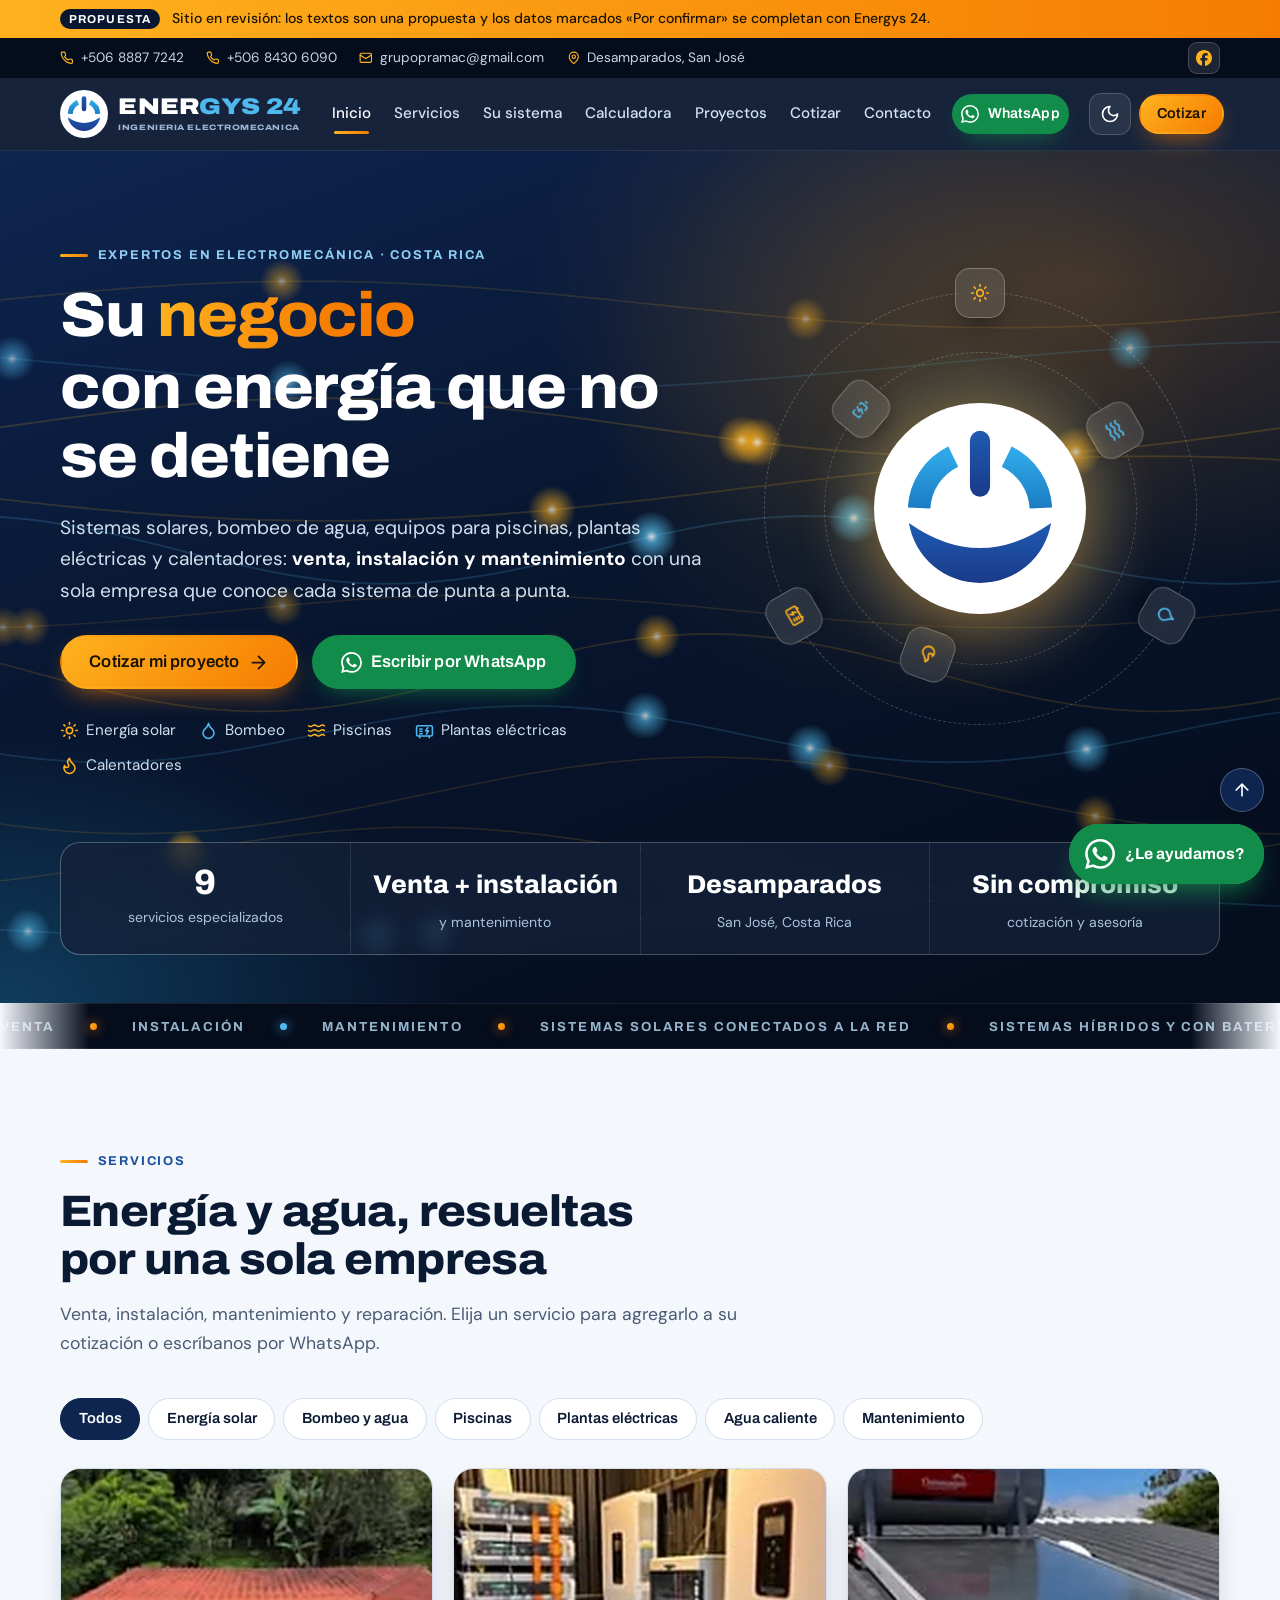
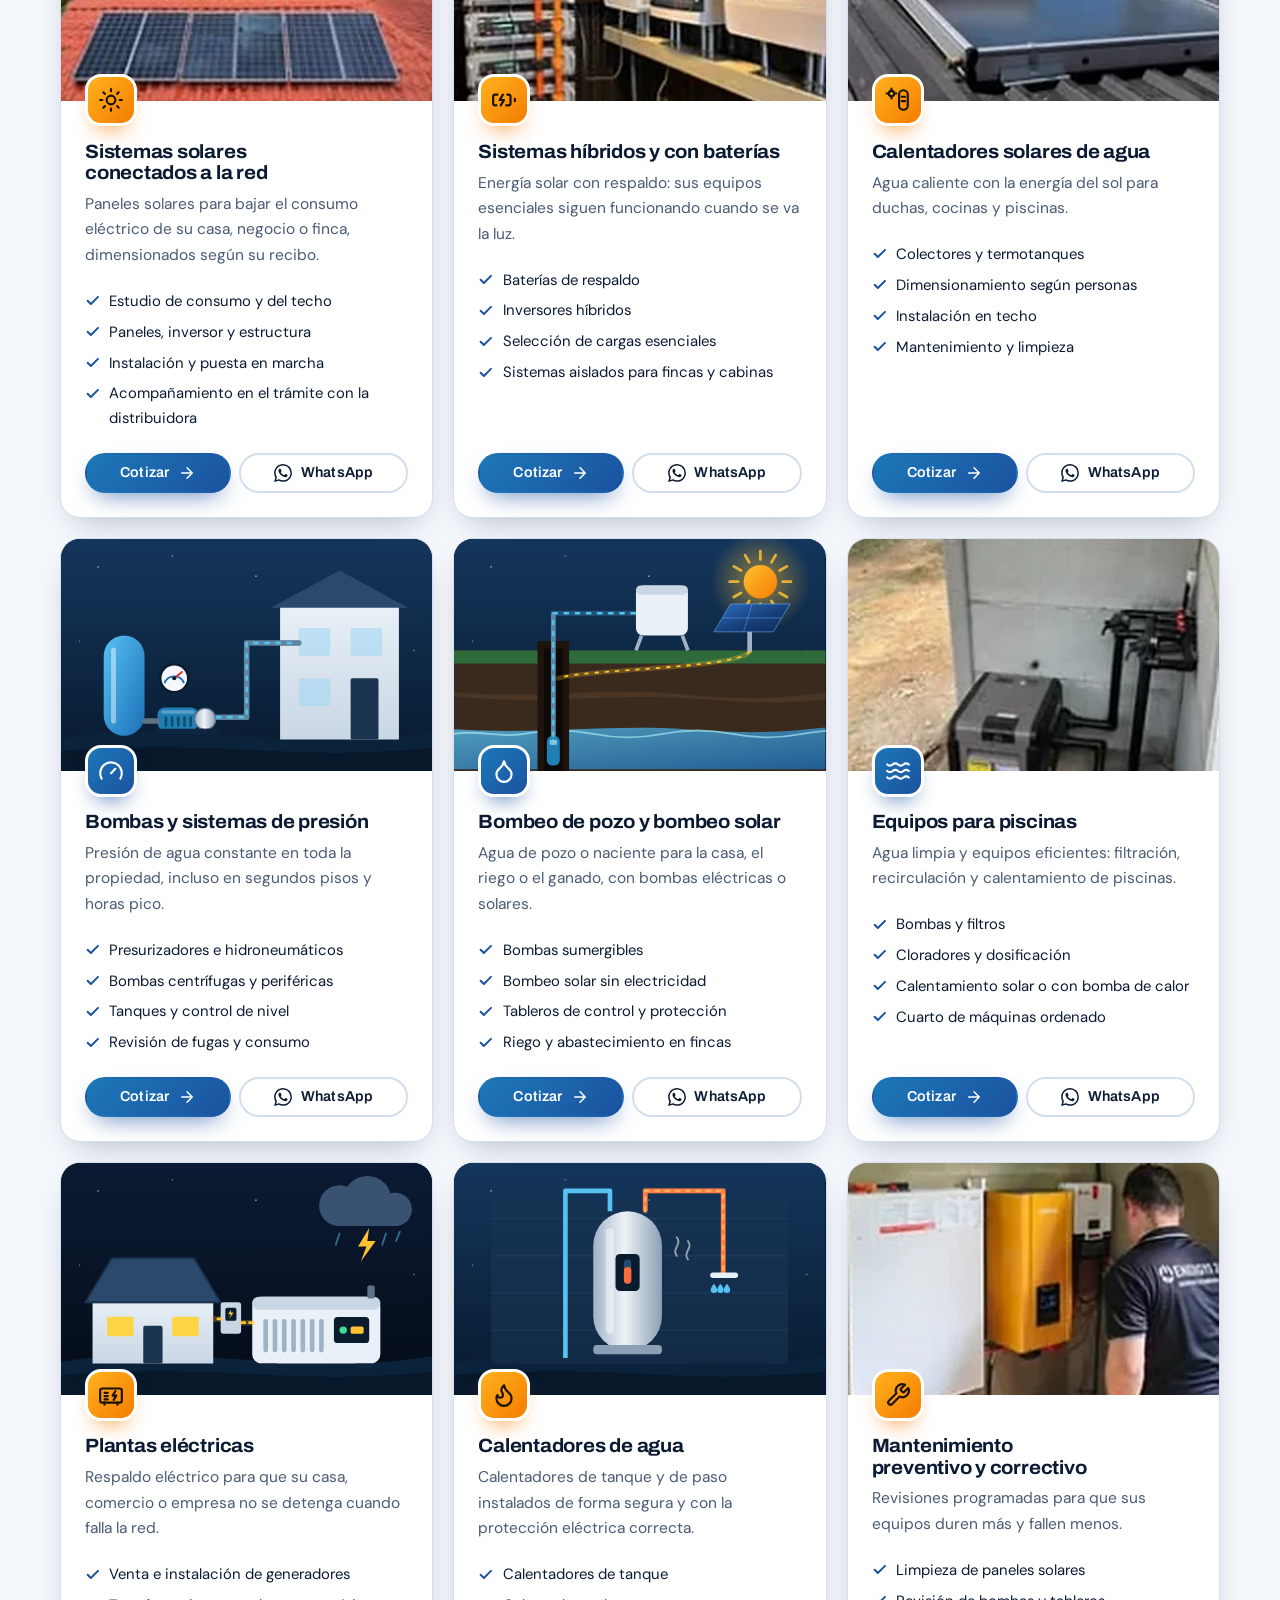
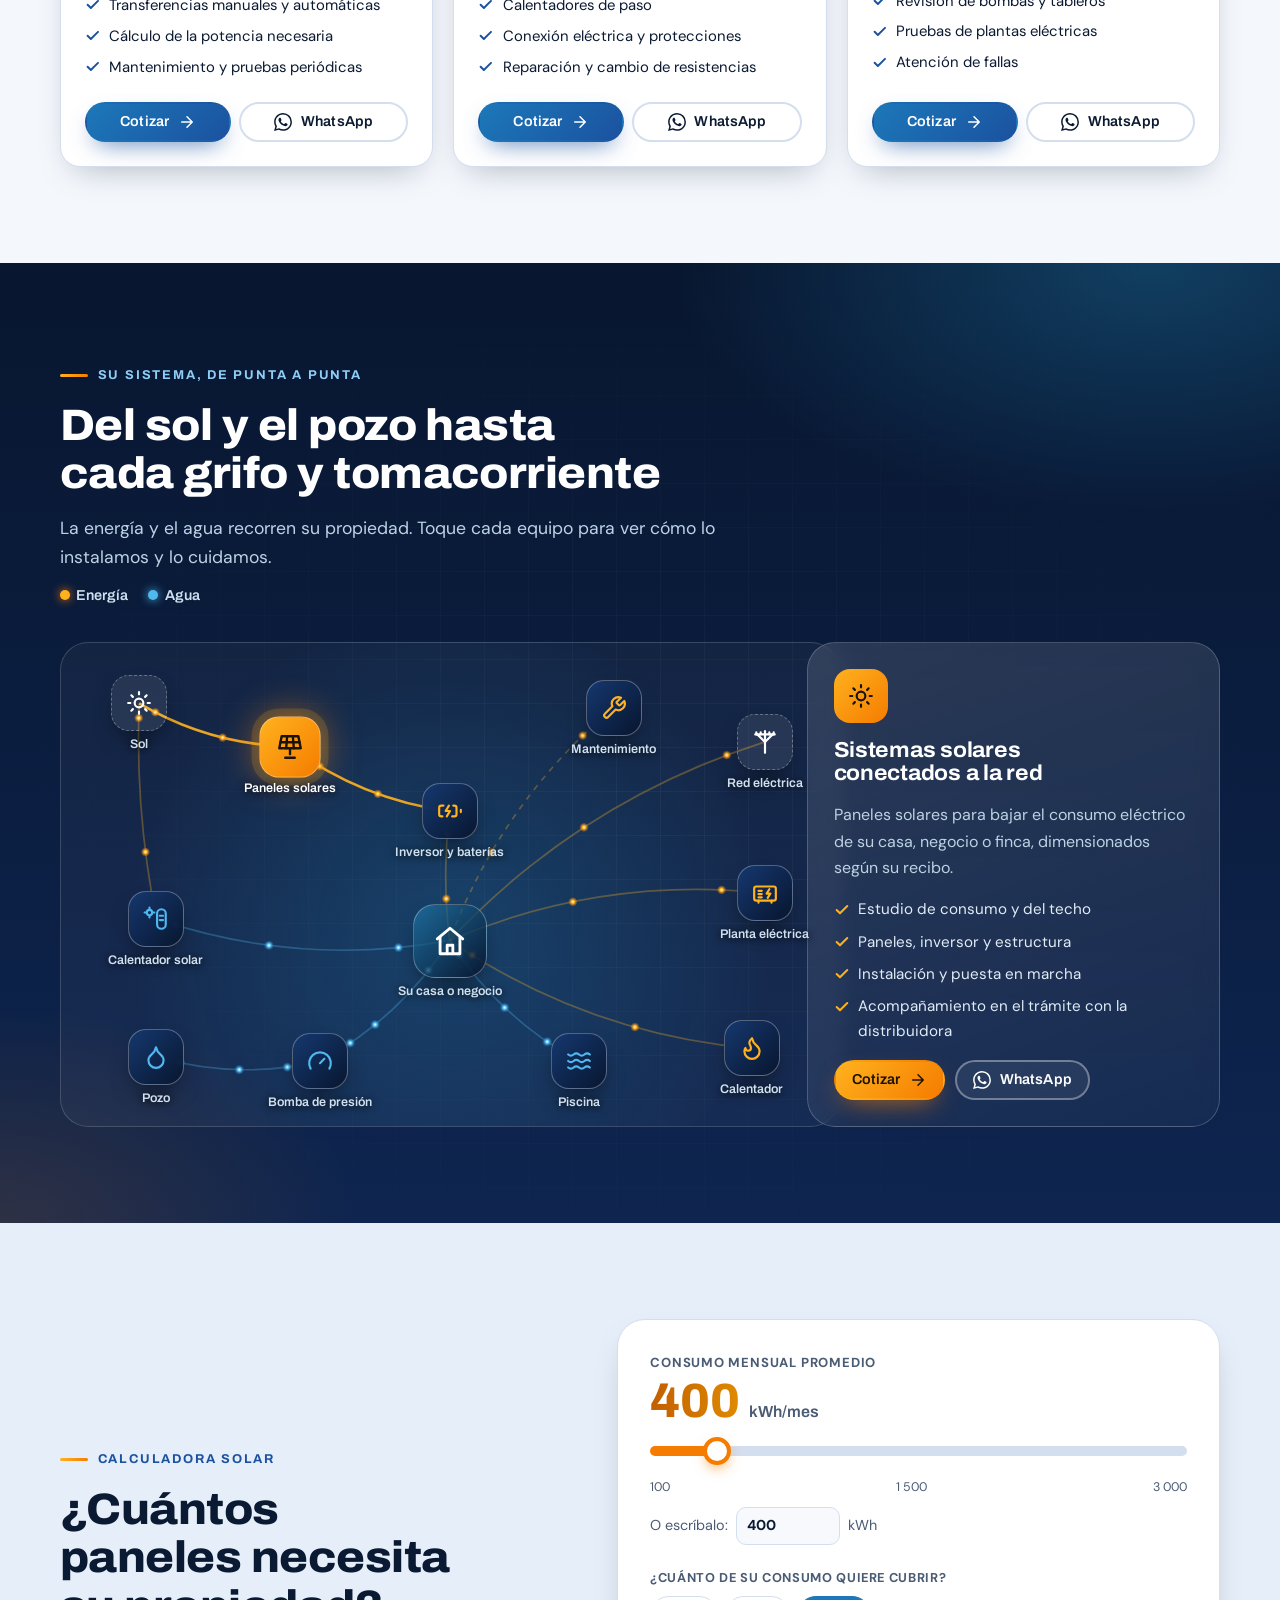
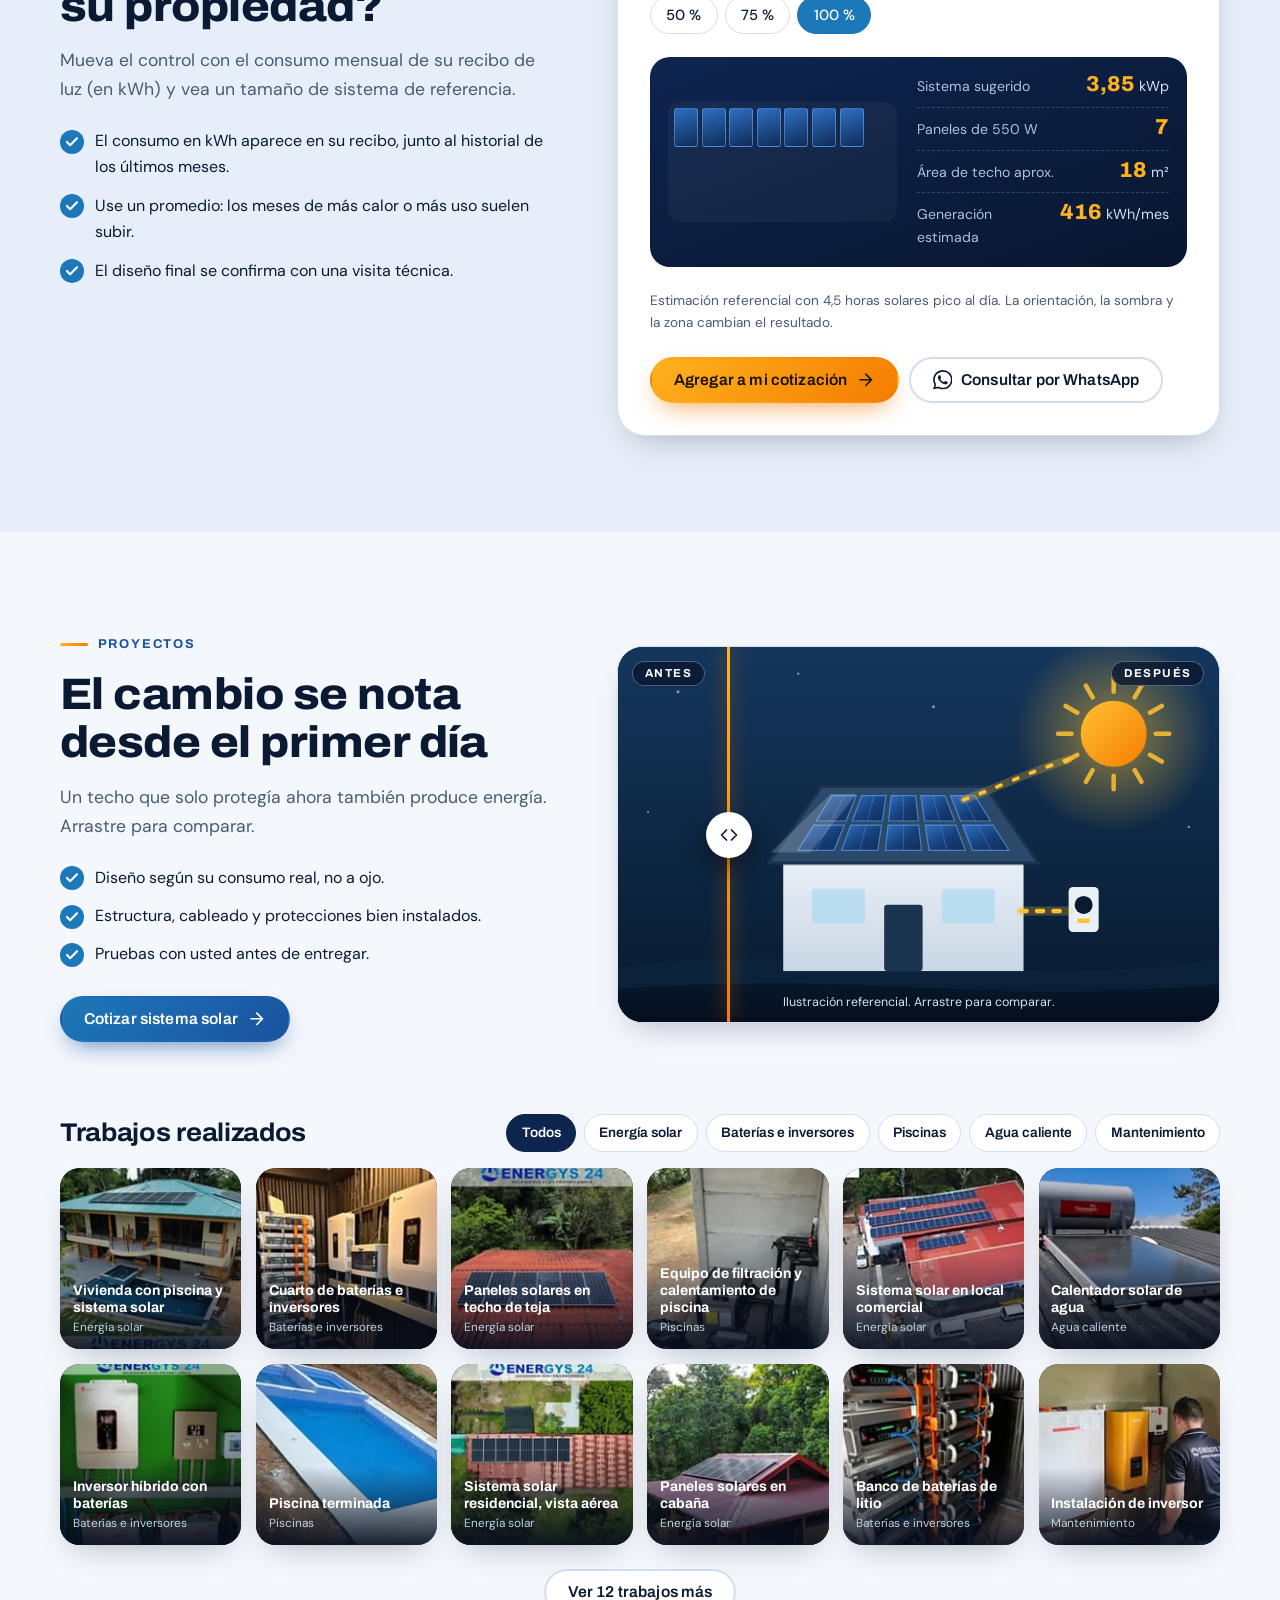
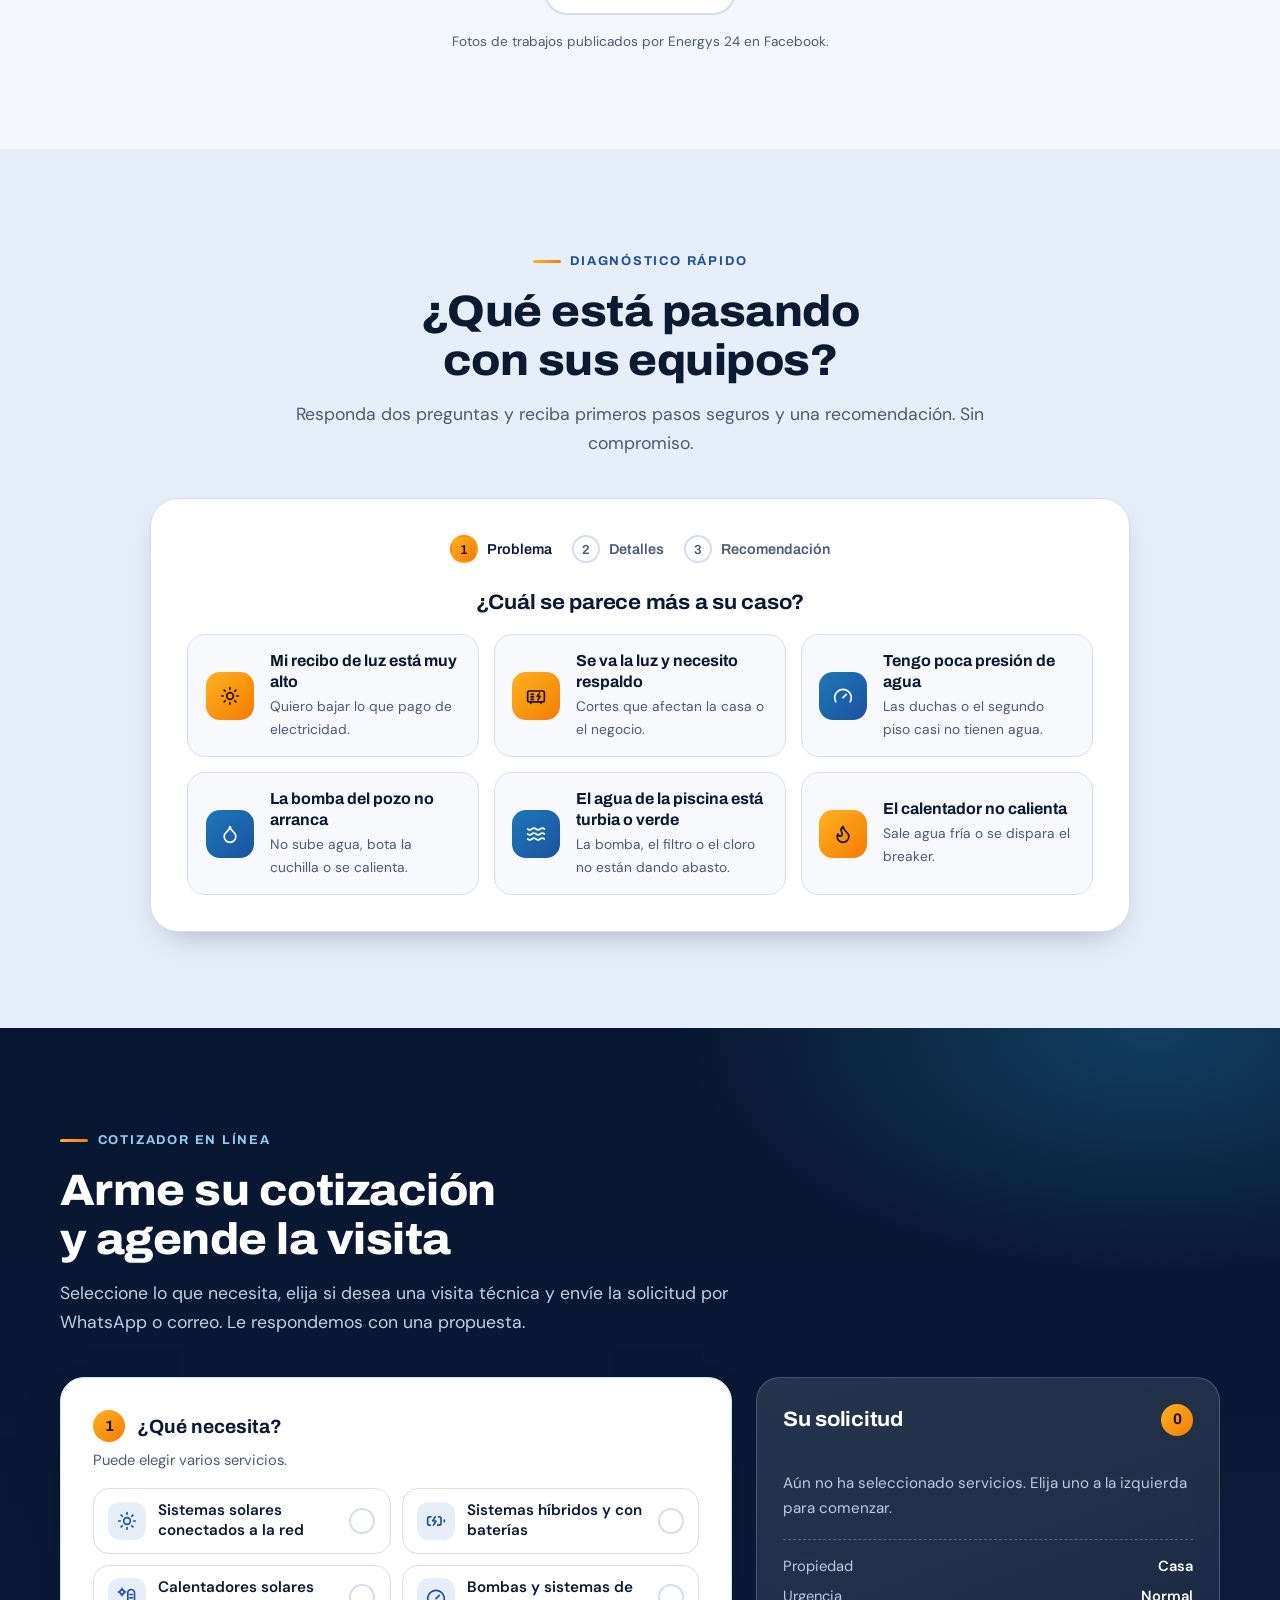
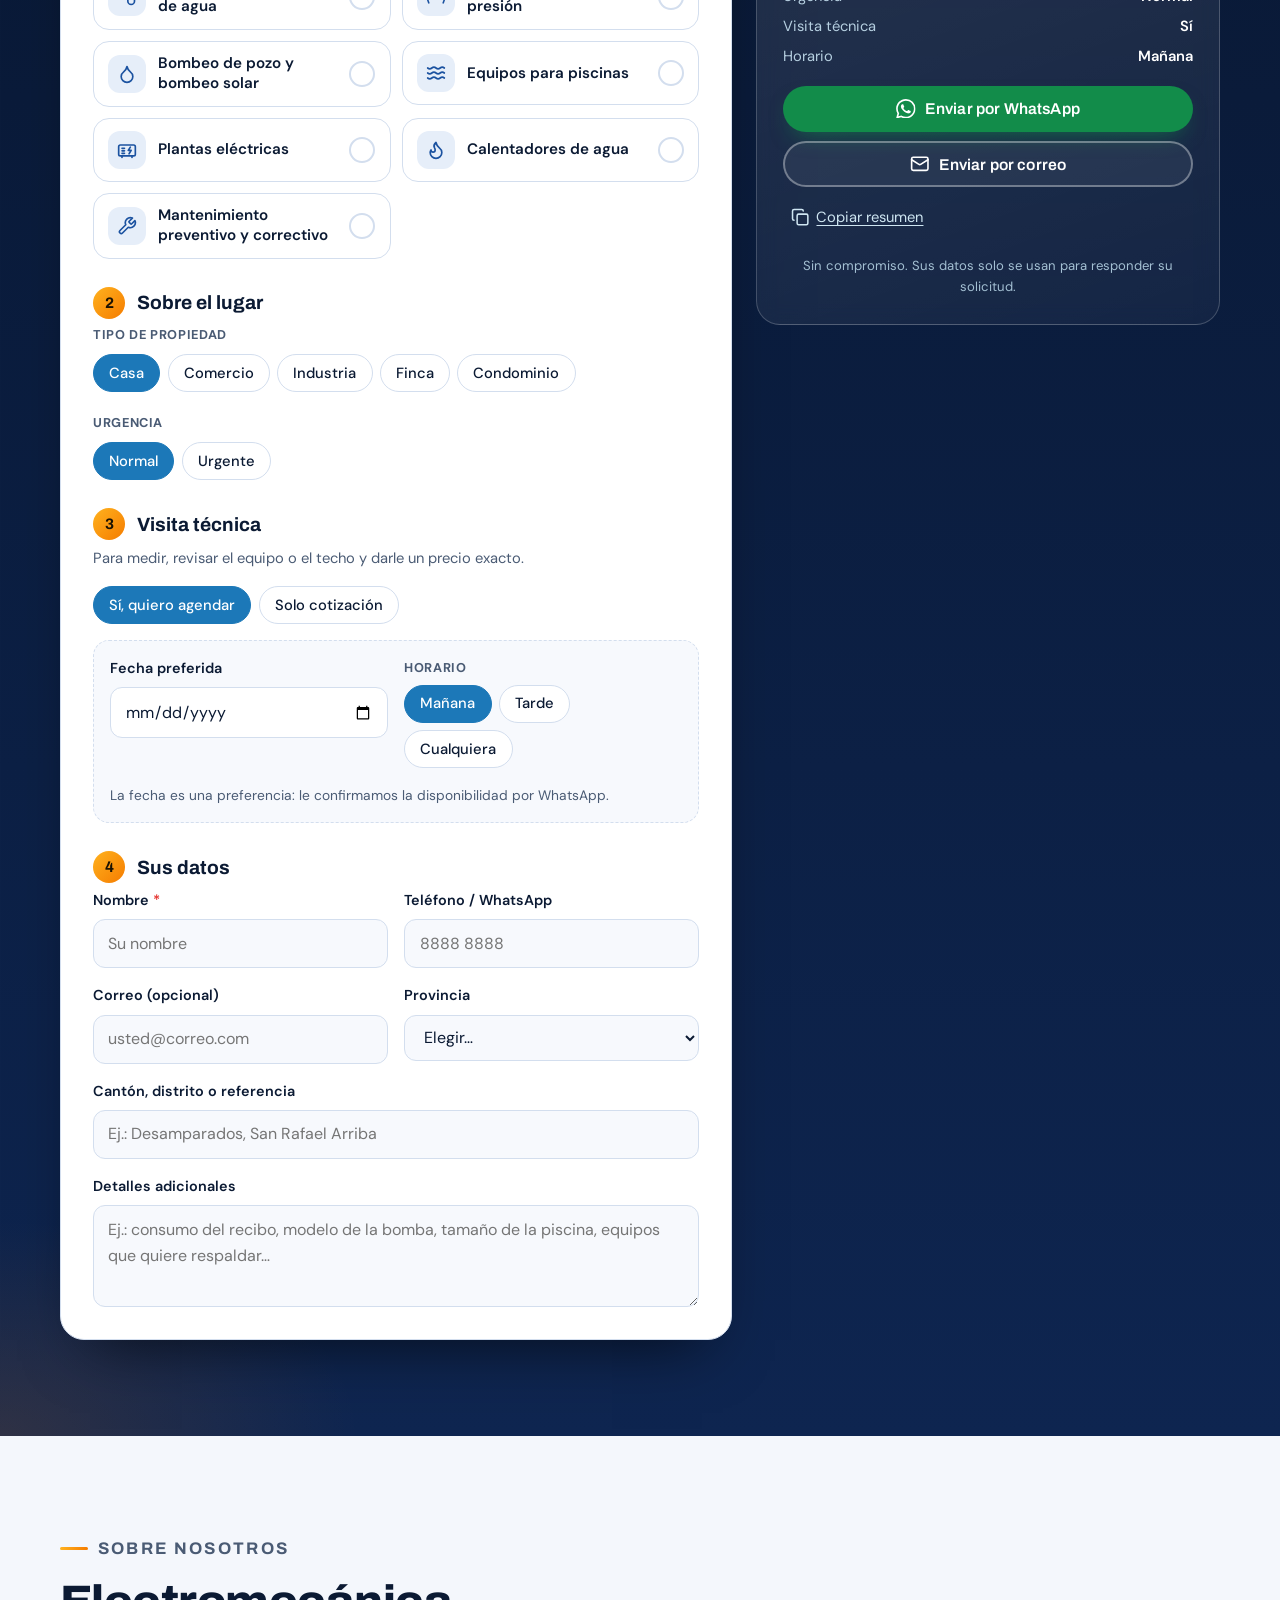
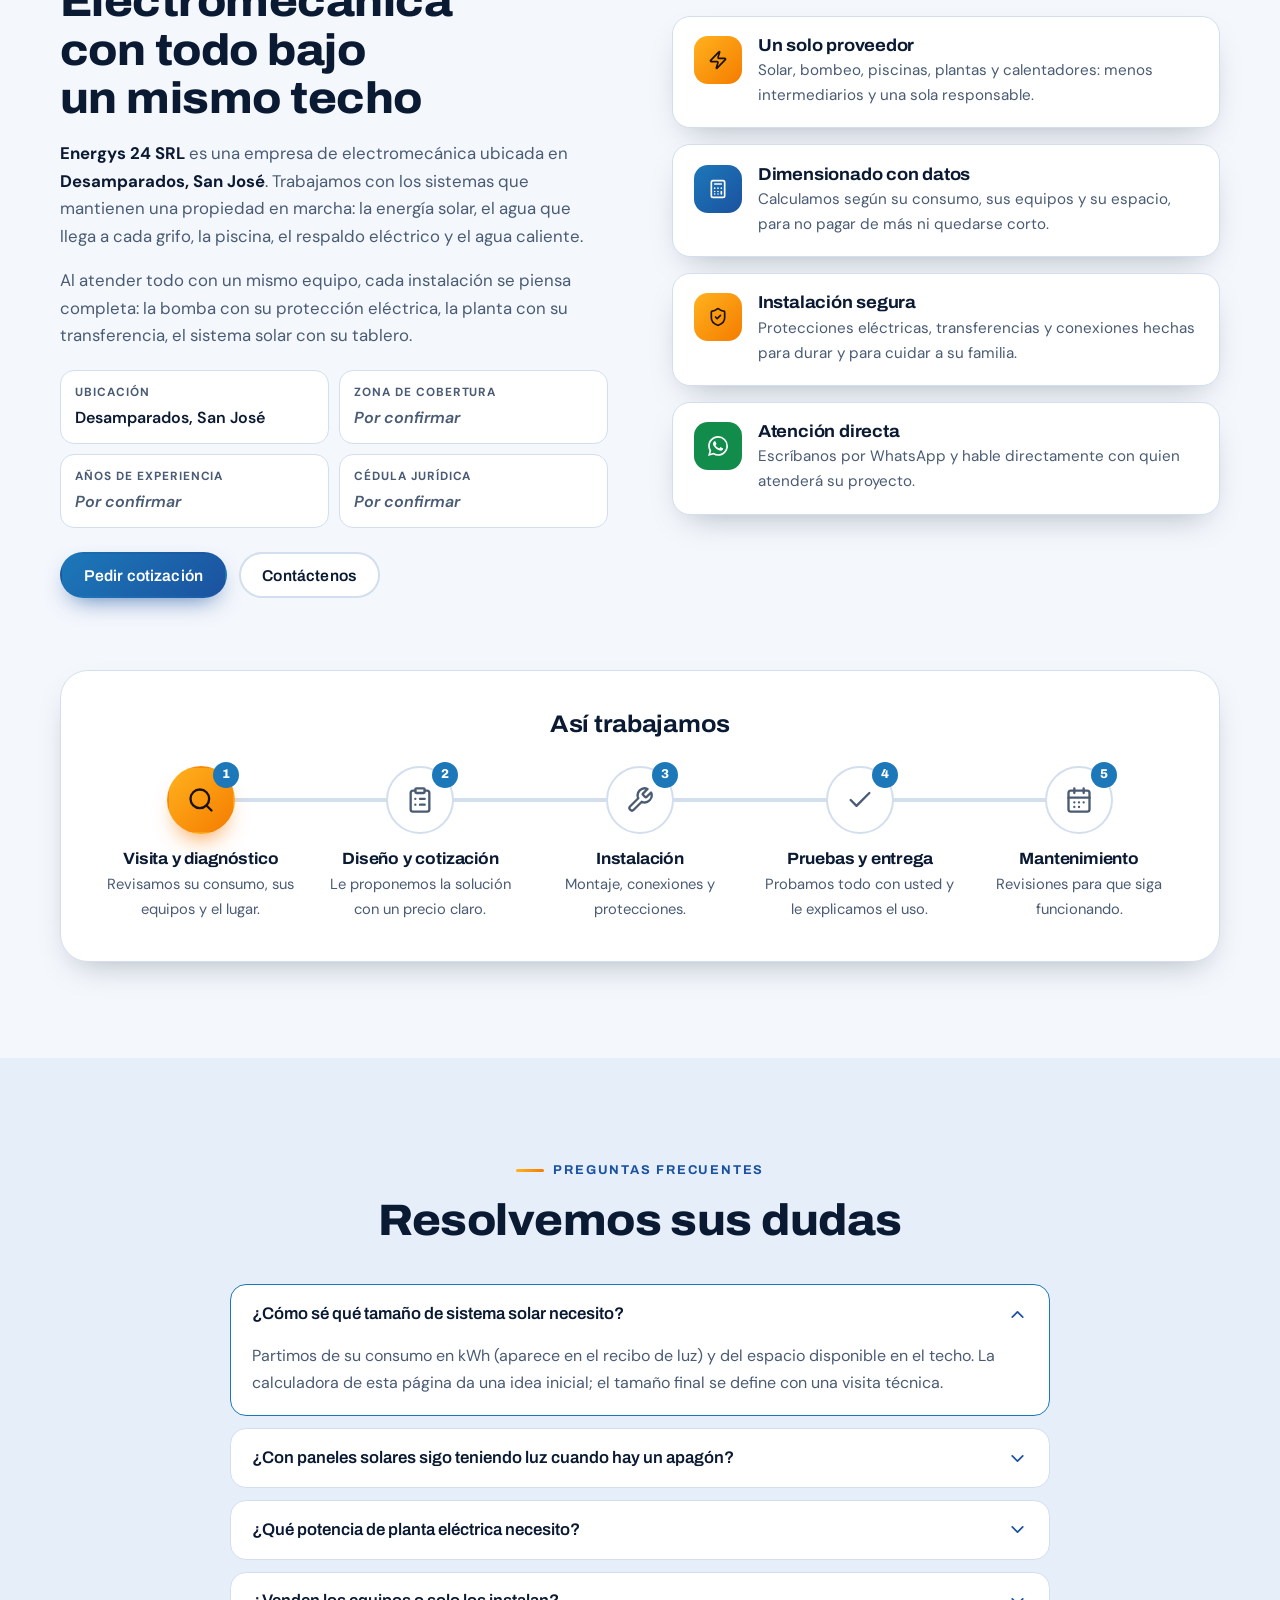
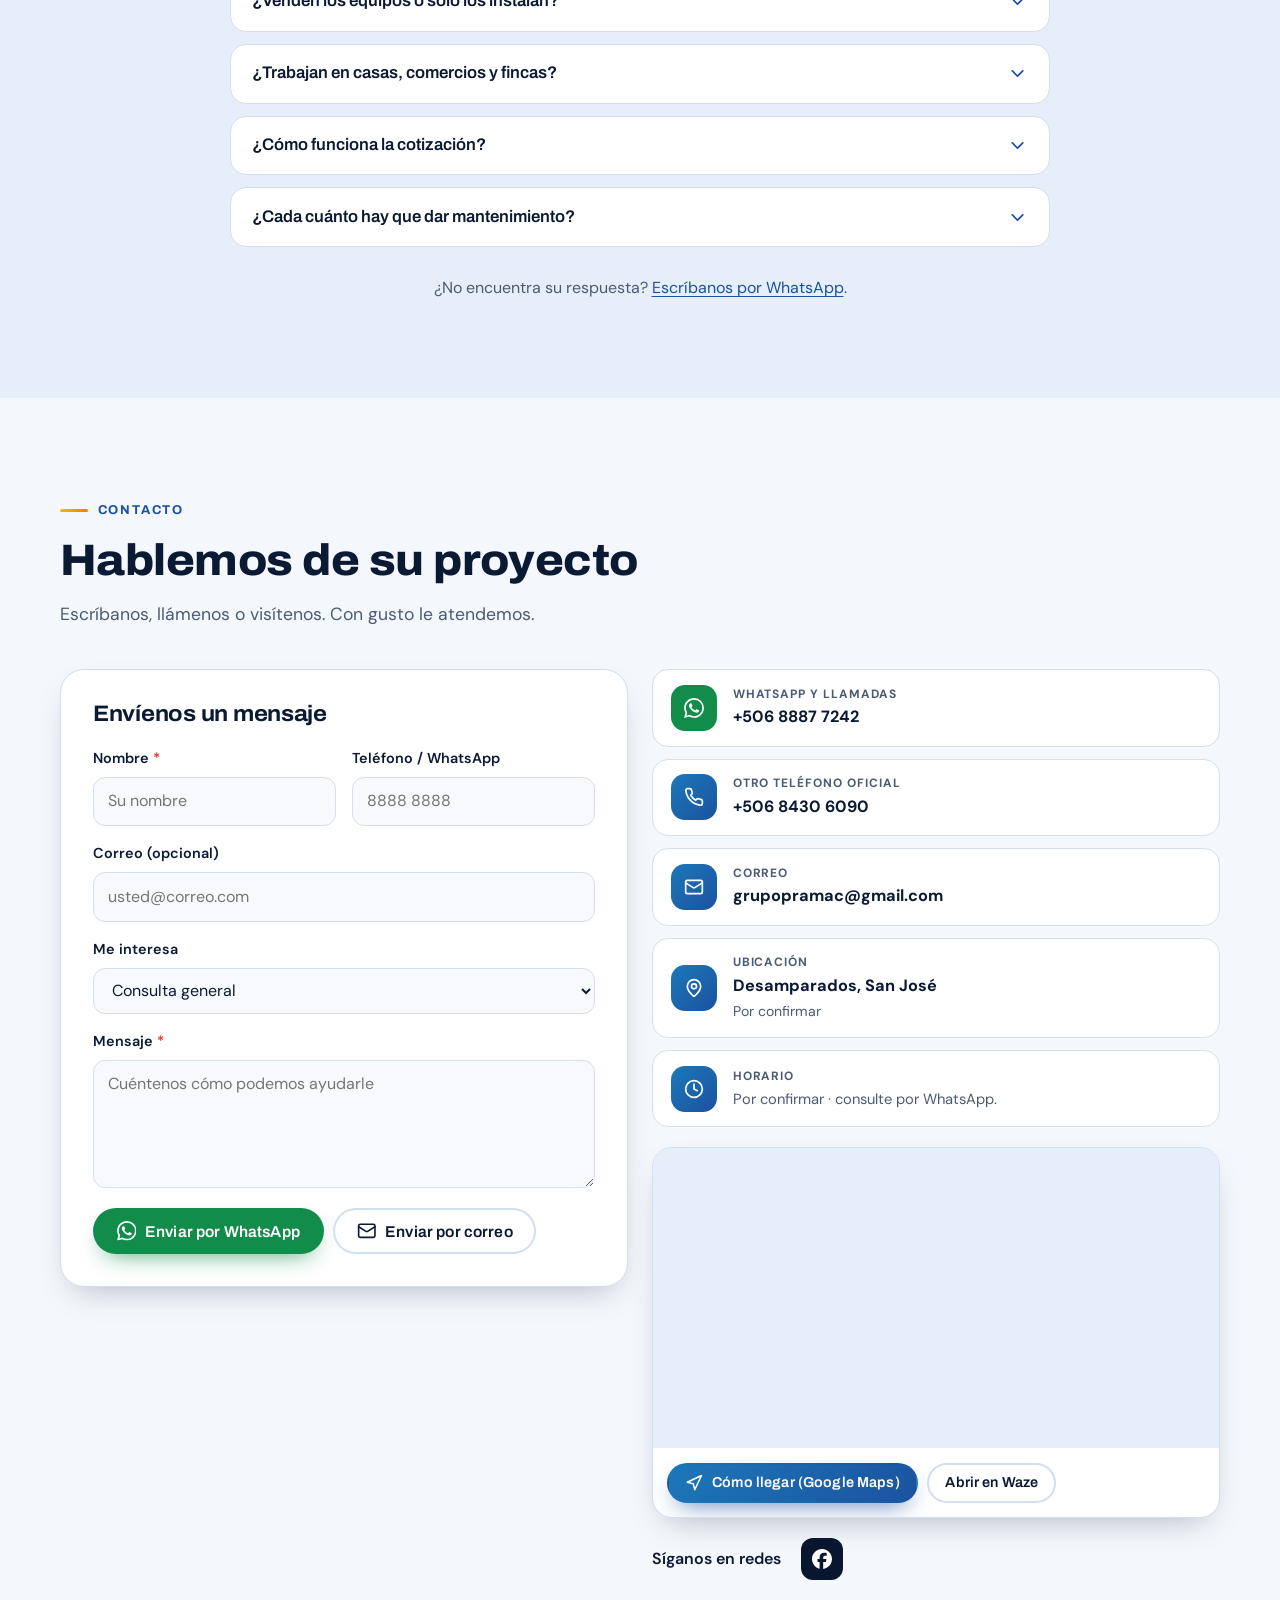
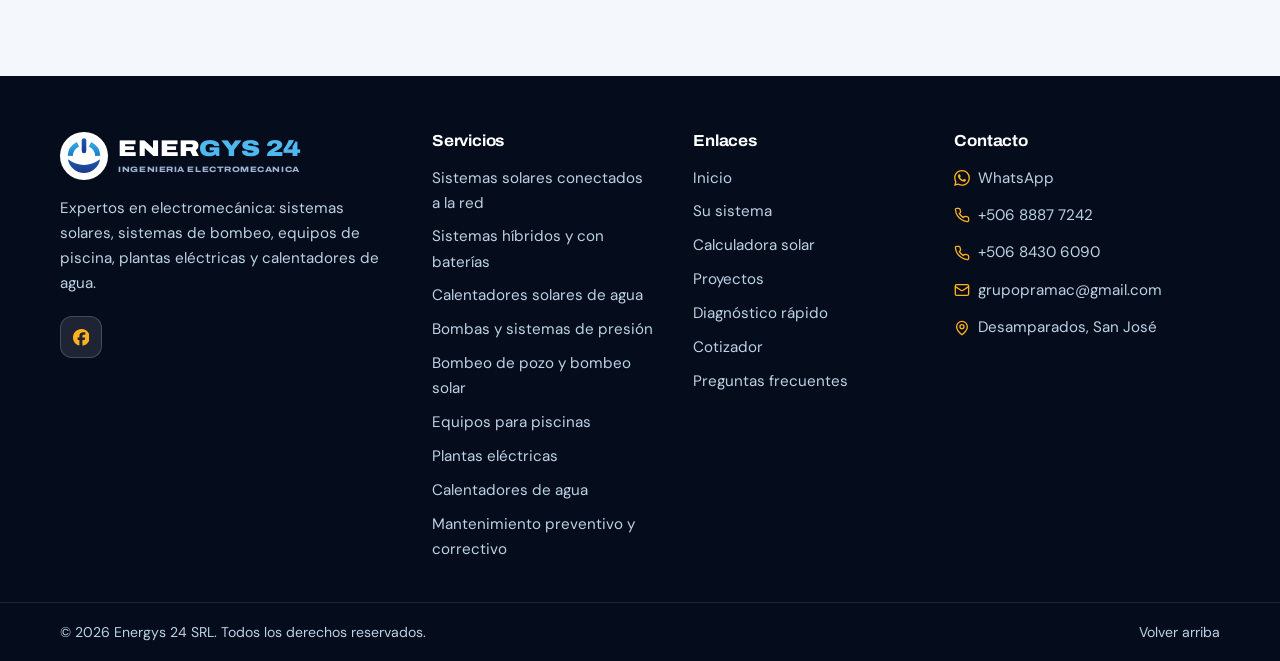
==== commit 1f7e246a: "Identidad y fotos reales de Energys 24 desde Facebook Logo redibujado en vector a partir del perfil " ====
--- a/index.html
+++ b/index.html
@@ -22,7 +22,7 @@
 
   <link rel="preconnect" href="https://fonts.googleapis.com">
   <link rel="preconnect" href="https://fonts.gstatic.com" crossorigin>
-  <link rel="stylesheet" href="https://fonts.googleapis.com/css2?family=DM+Sans:opsz,wght@9..40,400;9..40,500;9..40,700&family=Saira:wght@600;700;800&display=swap">
+  <link rel="stylesheet" href="https://fonts.googleapis.com/css2?family=DM+Sans:opsz,wght@9..40,400;9..40,500;9..40,700&family=Archivo:wdth,wght@62..125,400..900&display=swap">
   <link rel="stylesheet" href="assets/css/styles.css">
 
   <script>
@@ -44,7 +44,7 @@
   <div class="intro" id="intro" aria-hidden="true">
     <div class="intro__in">
       <img class="intro__mark" src="assets/img/logo-symbol.svg" alt="" width="96" height="96">
-      <span class="intro__word">ENERGYS<b>24</b></span>
+      <span class="intro__word"><span>ENER<b>GYS 24</b></span><small>INGENIERIA ELECTROMECANICA</small></span>
     </div>
   </div>
 
@@ -115,6 +115,7 @@
     <div class="container topbar__in">
       <ul class="topbar__list">
         <li><a data-tel><svg class="icon" aria-hidden="true"><use href="#i-phone"/></svg><span data-bind="telefono"></span></a></li>
+        <li data-if="telefono2" class="topbar__hide-sm"><a data-tel2><svg class="icon" aria-hidden="true"><use href="#i-phone"/></svg><span data-bind="telefono2"></span></a></li>
         <li data-if="correo"><a data-mail><svg class="icon" aria-hidden="true"><use href="#i-mail"/></svg><span data-bind="correo"></span></a></li>
         <li class="topbar__hide-sm"><a href="#contacto"><svg class="icon" aria-hidden="true"><use href="#i-pin"/></svg><span data-bind="direccion"></span></a></li>
       </ul>
@@ -126,8 +127,8 @@
   <header class="header" id="header">
     <div class="container header__in">
       <a class="brand" href="#inicio" aria-label="Energys 24 — inicio">
-        <img class="brand__mark" src="assets/img/logo-symbol.svg" alt="" width="46" height="46">
-        <span class="brand__word" aria-hidden="true">ENERGYS<b>24</b></span>
+        <img class="brand__mark" src="assets/img/logo-symbol.svg" alt="" width="48" height="48">
+        <span class="brand__word" aria-hidden="true"><span>ENER<b>GYS 24</b></span><small>INGENIERIA ELECTROMECANICA</small></span>
       </a>
 
       <nav class="nav" id="nav" aria-label="Principal">
@@ -162,7 +163,7 @@
       <div class="hero__glow" aria-hidden="true"></div>
       <div class="container hero__in">
         <div class="hero__copy">
-          <p class="eyebrow eyebrow--light">Electromecánica · Desamparados, San José</p>
+          <p class="eyebrow eyebrow--light">Expertos en electromecánica · Costa Rica</p>
           <h1 class="hero__title">
             <span class="sr-only">Energía solar, bombeo, piscinas y plantas eléctricas en Costa Rica. </span>
             <span aria-hidden="true">Su <span class="rotator" id="rotator" data-words="casa,negocio,finca,piscina,empresa"><span class="rotator__word">casa</span></span><br>con energía que no se detiene</span>
@@ -235,8 +236,8 @@
           <div class="net__stage" id="net-stage">
             <svg class="net__svg" viewBox="0 0 900 560" preserveAspectRatio="xMidYMid meet" aria-hidden="true" focusable="false">
               <defs>
-                <radialGradient id="pkt-sun"><stop offset="0" stop-color="#ffffff"/><stop offset=".35" stop-color="#FFC62B"/><stop offset="1" stop-color="#FF8A00" stop-opacity="0"/></radialGradient>
-                <radialGradient id="pkt-aqua"><stop offset="0" stop-color="#ffffff"/><stop offset=".35" stop-color="#3FE0F2"/><stop offset="1" stop-color="#0A8FBF" stop-opacity="0"/></radialGradient>
+                <radialGradient id="pkt-sun"><stop offset="0" stop-color="#ffffff"/><stop offset=".35" stop-color="#FFB21E"/><stop offset="1" stop-color="#F57C00" stop-opacity="0"/></radialGradient>
+                <radialGradient id="pkt-aqua"><stop offset="0" stop-color="#ffffff"/><stop offset=".35" stop-color="#56C2F2"/><stop offset="1" stop-color="#1B6FB8" stop-opacity="0"/></radialGradient>
               </defs>
               <g id="net-links"></g>
               <g id="net-packets"></g>
@@ -333,6 +334,8 @@
         </div>
         <p class="gallery-note" id="gal-note" data-demo hidden><svg class="icon" aria-hidden="true"><use href="#i-image"/></svg>Las tarjetas ilustradas se reemplazan por las fotos reales de los trabajos de Energys 24 (hasta 25).</p>
         <div class="gallery" id="gallery"></div>
+        <div class="gallery-more" id="gal-more-wrap" hidden><button type="button" class="btn btn--outline" id="gal-more"></button></div>
+        <p class="gallery-credit" id="gal-credit" hidden>Fotos de trabajos publicados por Energys 24 en Facebook.</p>
       </div>
     </section>
 
@@ -583,6 +586,7 @@
           <div class="cside reveal">
             <ul class="cards">
               <li><a class="ccard" data-wa target="_blank" rel="noopener"><span class="ccard__icon ccard__icon--wa"><svg class="icon" aria-hidden="true"><use href="#i-whatsapp"/></svg></span><span><small id="wa-label">WhatsApp</small><strong data-bind="telefono"></strong></span></a></li>
+              <li data-if="telefono2"><a class="ccard" data-tel2><span class="ccard__icon"><svg class="icon" aria-hidden="true"><use href="#i-phone"/></svg></span><span><small>Otro teléfono oficial</small><strong data-bind="telefono2"></strong></span></a></li>
               <li id="card-tel"><a class="ccard" data-tel><span class="ccard__icon"><svg class="icon" aria-hidden="true"><use href="#i-phone"/></svg></span><span><small>Teléfono</small><strong data-bind="telefono"></strong></span></a></li>
               <li data-if="correo"><a class="ccard" data-mail><span class="ccard__icon"><svg class="icon" aria-hidden="true"><use href="#i-mail"/></svg></span><span><small>Correo</small><strong data-bind="correo"></strong></span></a></li>
               <li><div class="ccard"><span class="ccard__icon"><svg class="icon" aria-hidden="true"><use href="#i-pin"/></svg></span><span><small>Ubicación</small><strong data-bind="direccion"></strong><em data-bind="direccionDetalle"></em></span></div></li>
@@ -612,10 +616,10 @@
     <div class="container footer__in">
       <div class="footer__brand">
         <a class="brand brand--footer" href="#inicio" aria-label="Energys 24 — volver al inicio">
-          <img class="brand__mark" src="assets/img/logo-symbol.svg" alt="" width="46" height="46" loading="lazy">
-          <span class="brand__word" aria-hidden="true">ENERGYS<b>24</b></span>
+          <img class="brand__mark" src="assets/img/logo-symbol.svg" alt="" width="48" height="48" loading="lazy">
+          <span class="brand__word" aria-hidden="true"><span>ENER<b>GYS 24</b></span><small>INGENIERIA ELECTROMECANICA</small></span>
         </a>
-        <p>Electromecánica en Desamparados, San José: sistemas solares, bombeo, piscinas, plantas eléctricas y calentadores.</p>
+        <p>Expertos en electromecánica: sistemas solares, sistemas de bombeo, equipos de piscina, plantas eléctricas y calentadores de agua.</p>
         <div class="socials" data-socials aria-label="Redes sociales"></div>
       </div>
       <nav class="footer__col" aria-label="Servicios">
@@ -639,6 +643,7 @@
         <ul>
           <li><a data-wa target="_blank" rel="noopener"><svg class="icon" aria-hidden="true"><use href="#i-whatsapp"/></svg>WhatsApp</a></li>
           <li><a data-tel><svg class="icon" aria-hidden="true"><use href="#i-phone"/></svg><span data-bind="telefono"></span></a></li>
+          <li data-if="telefono2"><a data-tel2><svg class="icon" aria-hidden="true"><use href="#i-phone"/></svg><span data-bind="telefono2"></span></a></li>
           <li data-if="correo"><a data-mail><svg class="icon" aria-hidden="true"><use href="#i-mail"/></svg><span data-bind="correo"></span></a></li>
           <li><span class="footer__static"><svg class="icon" aria-hidden="true"><use href="#i-pin"/></svg><span data-bind="direccion"></span></span></li>
         </ul>
@@ -686,7 +691,7 @@
   <div class="toast" id="toast" role="status" aria-live="polite"></div>
 
   <noscript>
-    <div class="noscript">Para ver los servicios y usar el cotizador active JavaScript, o escríbanos por WhatsApp al +506 8887 7242.</div>
+    <div class="noscript">Para ver los servicios y usar el cotizador active JavaScript, o escríbanos por WhatsApp al +506 8887 7242 o llame al +506 8430 6090.</div>
   </noscript>
 
   <script src="assets/js/config.js"></script>
--- a/assets/css/styles.css
+++ b/assets/css/styles.css
@@ -1,37 +1,38 @@
 /* ==========================================================================
    ENERGYS 24 — Estilos
-   Identidad: azul noche + ámbar solar (energía) + celeste agua (bombeo, piscinas).
-   Tipografía: Saira (títulos, técnica y enérgica) + DM Sans (lectura).
+   Identidad tomada del logo de Energys 24: azul rey (ENER) + celeste (GYS 24),
+   con naranja solar para las acciones de cotizar (como en sus publicaciones).
+   Tipografía: Archivo ancha y gruesa (como el logotipo) + DM Sans (lectura).
    Verde WhatsApp solo para sus botones.
    ========================================================================== */
 
 :root {
   --font: 'DM Sans', system-ui, -apple-system, 'Segoe UI', Roboto, sans-serif;
-  --font-head: 'Saira', 'DM Sans', system-ui, -apple-system, 'Segoe UI', sans-serif;
-
-  --ink-950: #050e19;
-  --ink-900: #071729;
-  --ink-800: #0c2440;
-  --ink-700: #12345a;
-  --sun: #ffc62b;
-  --sun-2: #ff8a00;
-  --aqua: #3fe0f2;
-  --aqua-600: #0b84b0;
-  --aqua-700: #065f85;
+  --font-head: 'Archivo', 'Arial Black', 'DM Sans', system-ui, -apple-system, 'Segoe UI', sans-serif;
+
+  --ink-950: #050c1c;
+  --ink-900: #08162f;
+  --ink-800: #0e2550;
+  --ink-700: #16386f;
+  --sun: #ffb21e;
+  --sun-2: #f57c00;
+  --aqua: #4fb8ee;
+  --aqua-600: #1c78b8;
+  --aqua-700: #1b52a0;
   --leaf: #3ddc97;
   --red: #e5322d;
   --wa: #25d366;
   --wa-btn: #128c4a;
   --wa-btn-hover: #0f7a40;
 
-  --bg: #f4f8fb;
-  --bg-alt: #e7f0f6;
+  --bg: #f4f7fc;
+  --bg-alt: #e6eef9;
   --surface: #ffffff;
-  --text: #0a1b2e;
-  --muted: #4a5d72;
-  --border: #d3dfea;
-  --input: #f7fafc;
-  --accent-text: #076e96;
+  --text: #0b1a33;
+  --muted: #4a5b74;
+  --border: #d3deee;
+  --input: #f7f9fd;
+  --accent-text: #1b52a0;
   --shadow: 0 14px 34px -16px rgba(10, 27, 46, .35);
   --radius: 20px;
   --header-h: 72px;
@@ -39,28 +40,28 @@
 
 @media (prefers-color-scheme: dark) {
   :root:not([data-theme="light"]) {
-    --bg: #06121f;
-    --bg-alt: #081a2c;
-    --surface: #0c2238;
-    --text: #eaf3fa;
-    --muted: #9db3c8;
-    --border: #1a3a5a;
-    --input: #0a1c30;
-    --accent-text: #5fd4ee;
+    --bg: #060f22;
+    --bg-alt: #081630;
+    --surface: #0c1f3f;
+    --text: #eaf1fb;
+    --muted: #9fb2cf;
+    --border: #1b3563;
+    --input: #0a1a36;
+    --accent-text: #6cc4f2;
     --shadow: 0 14px 34px -16px rgba(0, 0, 0, .7);
     color-scheme: dark;
   }
 }
 
 :root[data-theme="dark"] {
-  --bg: #06121f;
-  --bg-alt: #081a2c;
-  --surface: #0c2238;
-  --text: #eaf3fa;
-  --muted: #9db3c8;
-  --border: #1a3a5a;
-  --input: #0a1c30;
-  --accent-text: #5fd4ee;
+  --bg: #060f22;
+  --bg-alt: #081630;
+  --surface: #0c1f3f;
+  --text: #eaf1fb;
+  --muted: #9fb2cf;
+  --border: #1b3563;
+  --input: #0a1a36;
+  --accent-text: #6cc4f2;
   --shadow: 0 14px 34px -16px rgba(0, 0, 0, .7);
   color-scheme: dark;
 }
@@ -84,7 +85,7 @@
 /* Franja de la zona segura superior (solo en teléfonos con muesca) */
 body::before { content: ""; position: fixed; inset: 0 0 auto; height: env(safe-area-inset-top, 0px); z-index: 101; background: var(--ink-900); }
 a { color: var(--accent-text); text-underline-offset: 3px; }
-h1, h2, h3, h4 { font-family: var(--font-head); line-height: 1.12; margin: 0; letter-spacing: -.01em; }
+h1, h2, h3, h4 { font-family: var(--font-head); font-stretch: 106%; line-height: 1.1; margin: 0; letter-spacing: -.012em; text-wrap: balance; }
 p { margin: 0 0 1rem; }
 ul, ol { margin: 0; padding: 0; list-style: none; }
 button, input, select, textarea { font: inherit; color: inherit; }
@@ -105,9 +106,10 @@
 .intro { position: fixed; inset: 0; z-index: 300; display: grid; place-items: center; background: radial-gradient(circle at 50% 45%, var(--ink-800), var(--ink-950) 70%); clip-path: circle(150% at 50% 50%); transition: clip-path .9s cubic-bezier(.7, 0, .2, 1); }
 .intro.out { clip-path: circle(0% at 50% 50%); }
 .intro__in { display: grid; justify-items: center; gap: 1rem; }
-.intro__mark { width: 96px; height: 96px; animation: introMark 1.1s cubic-bezier(.2, .9, .2, 1.2) both; filter: drop-shadow(0 0 30px rgba(255, 198, 43, .55)); }
-.intro__word { font: 800 2rem/1 var(--font-head); letter-spacing: .04em; color: #fff; display: inline-flex; align-items: center; gap: .4rem; animation: fadeUp .6s .35s ease both; }
-.intro__word b { color: var(--ink-900); background: linear-gradient(135deg, var(--sun), var(--sun-2)); padding: .1em .35em; border-radius: .3em; }
+.intro__mark { width: 96px; height: 96px; animation: introMark 1.1s cubic-bezier(.2, .9, .2, 1.2) both; filter: drop-shadow(0 0 30px rgba(255, 178, 30, .55)); }
+.intro__word { display: grid; justify-items: center; gap: .45rem; font: 900 2.3rem/1 var(--font-head); font-stretch: 118%; color: #fff; animation: fadeUp .6s .35s ease both; }
+.intro__word b { font-weight: 900; color: var(--aqua); }
+.intro__word small { font: 800 .62rem/1 var(--font-head); font-stretch: 125%; letter-spacing: .08em; color: #9fb6d6; }
 @keyframes introMark { 0% { transform: scale(.4) rotate(-40deg); opacity: 0; } 60% { opacity: 1; } 100% { transform: none; } }
 
 /* ---------- Botones ---------- */
@@ -124,10 +126,10 @@
 .btn--sm { min-height: 40px; padding: .5rem 1rem; font-size: .9rem; }
 .btn--lg { min-height: 54px; padding: .9rem 1.7rem; font-size: 1.05rem; }
 .btn--block { width: 100%; }
-.btn--primary { background: linear-gradient(135deg, var(--aqua-600), var(--aqua-700)); color: #fff; box-shadow: 0 10px 24px -10px rgba(6, 95, 133, .8); }
-.btn--primary:hover { background: linear-gradient(135deg, #0d93c3, var(--aqua-600)); }
-.btn--accent { background: linear-gradient(135deg, var(--sun), var(--sun-2)); color: #1a1203; box-shadow: 0 10px 26px -10px rgba(255, 138, 0, .8); }
-.btn--accent:hover { box-shadow: 0 14px 30px -10px rgba(255, 138, 0, .95); }
+.btn--primary { background: linear-gradient(135deg, var(--aqua-600), var(--aqua-700)); color: #fff; box-shadow: 0 10px 24px -10px rgba(27, 82, 160, .8); }
+.btn--primary:hover { background: linear-gradient(135deg, #2386c7, var(--aqua-600)); }
+.btn--accent { background: linear-gradient(135deg, var(--sun), var(--sun-2)); color: #1a1203; box-shadow: 0 10px 26px -10px rgba(245, 124, 0, .8); }
+.btn--accent:hover { box-shadow: 0 14px 30px -10px rgba(245, 124, 0, .95); }
 .btn--wa { background: var(--wa-btn); color: #fff; box-shadow: 0 10px 24px -12px rgba(18, 140, 74, .9); }
 .btn--wa:hover { background: var(--wa-btn-hover); }
 .btn--ghost { background: rgba(255, 255, 255, .06); color: #fff; border-color: rgba(255, 255, 255, .35); }
@@ -178,17 +180,19 @@
 /* ---------- Encabezado ---------- */
 .header {
   position: sticky; top: env(safe-area-inset-top, 0px); z-index: 100;
-  background: rgba(7, 23, 41, .94); backdrop-filter: blur(14px); -webkit-backdrop-filter: blur(14px);
+  background: rgba(8, 22, 47, .94); backdrop-filter: blur(14px); -webkit-backdrop-filter: blur(14px);
   border-bottom: 1px solid rgba(255, 255, 255, .08);
   transition: box-shadow .25s ease;
 }
 .header.is-scrolled { box-shadow: 0 10px 30px -12px rgba(0, 0, 0, .6); }
 .header__in { display: flex; align-items: center; gap: 1.25rem; min-height: var(--header-h); }
 .brand { display: inline-flex; align-items: center; gap: .65rem; flex: none; text-decoration: none; }
-.brand__mark { width: 46px; height: 46px; transition: transform .5s cubic-bezier(.2, .9, .2, 1.3); }
+.brand__mark { width: 48px; height: 48px; transition: transform .5s cubic-bezier(.2, .9, .2, 1.3); }
 .brand:hover .brand__mark { transform: rotate(-12deg) scale(1.06); }
-.brand__word { display: inline-flex; align-items: center; gap: .35rem; font: 800 1.45rem/1 var(--font-head); letter-spacing: .03em; color: #fff; }
-.brand__word b { font-weight: 800; color: var(--ink-900); background: linear-gradient(135deg, var(--sun), var(--sun-2)); padding: .12em .32em; border-radius: .28em; }
+.brand__word { display: grid; gap: .28rem; font: 900 1.42rem/1 var(--font-head); font-stretch: 118%; letter-spacing: .005em; color: #fff; }
+.brand__word b { font-weight: 900; color: var(--aqua); }
+.brand__word > span, .intro__word > span { white-space: nowrap; }
+.brand__word small { font: 800 .49rem/1 var(--font-head); font-stretch: 125%; letter-spacing: .07em; color: #9fb6d6; }
 .nav { display: flex; align-items: center; gap: .15rem; margin-left: auto; }
 .nav__link {
   position: relative; padding: .55rem .65rem; border-radius: 10px; white-space: nowrap;
@@ -205,17 +209,17 @@
 .hero {
   position: relative; isolation: isolate; overflow: hidden; color: #fff;
   background:
-    radial-gradient(900px 520px at 85% 15%, rgba(255, 166, 0, .22), transparent 62%),
-    radial-gradient(700px 420px at 0% 100%, rgba(10, 143, 191, .35), transparent 65%),
+    radial-gradient(900px 520px at 85% 15%, rgba(255, 150, 20, .22), transparent 62%),
+    radial-gradient(700px 420px at 0% 100%, rgba(33, 139, 192, .35), transparent 65%),
     linear-gradient(160deg, var(--ink-800) 0%, var(--ink-900) 45%, var(--ink-950) 100%);
 }
 .hero__canvas { position: absolute; inset: 0; z-index: -1; width: 100%; height: 100%; pointer-events: none; }
-.hero__glow { position: absolute; inset: 0; z-index: -1; pointer-events: none; background: radial-gradient(520px circle at var(--mx, 70%) var(--my, 30%), rgba(255, 198, 43, .12), transparent 60%); }
+.hero__glow { position: absolute; inset: 0; z-index: -1; pointer-events: none; background: radial-gradient(520px circle at var(--mx, 70%) var(--my, 30%), rgba(255, 178, 30, .12), transparent 60%); }
 .hero__in { display: grid; grid-template-columns: 1.15fr .85fr; align-items: center; gap: 2rem; padding-block: clamp(3rem, 7vw, 5.5rem) clamp(2rem, 4vw, 3rem); }
 .eyebrow { display: inline-flex; align-items: center; gap: .6rem; margin: 0 0 1rem; font: 700 .8rem/1.5 var(--font-head); letter-spacing: .14em; text-transform: uppercase; color: var(--accent-text); }
 .eyebrow::before { content: ""; width: 28px; height: 3px; border-radius: 3px; background: linear-gradient(90deg, var(--sun), var(--sun-2)); }
-.eyebrow--light { color: #8fdcef; }
-.hero__title { font-size: clamp(2.3rem, 5.6vw, 4.2rem); font-weight: 800; letter-spacing: -.02em; }
+.eyebrow--light { color: #8ecdf5; }
+.hero__title { font-size: clamp(2.2rem, 5.2vw, 3.9rem); font-weight: 800; letter-spacing: -.02em; }
 .rotator { display: inline-block; position: relative; }
 .rotator__word {
   display: inline-block; color: var(--sun);
@@ -234,9 +238,9 @@
 .mag { will-change: transform; }
 
 .hero__visual { position: relative; width: 100%; max-width: 460px; aspect-ratio: 1; margin-inline: auto; transition: transform .3s ease-out; }
-.hero__visual::before { content: ""; position: absolute; inset: 18%; border-radius: 50%; background: radial-gradient(circle, rgba(255, 198, 43, .45), rgba(63, 224, 242, .16) 55%, transparent 72%); filter: blur(24px); animation: breathe 6s ease-in-out infinite; }
+.hero__visual::before { content: ""; position: absolute; inset: 18%; border-radius: 50%; background: radial-gradient(circle, rgba(255, 178, 30, .45), rgba(79, 184, 238, .16) 55%, transparent 72%); filter: blur(24px); animation: breathe 6s ease-in-out infinite; }
 @keyframes breathe { 0%, 100% { opacity: .75; transform: scale(.96); } 50% { opacity: 1; transform: scale(1.04); } }
-.hero__mark { position: absolute; left: 27%; top: 27%; width: 46%; height: auto; filter: drop-shadow(0 18px 40px rgba(255, 166, 0, .45)); animation: float 7s ease-in-out infinite; }
+.hero__mark { position: absolute; left: 27%; top: 27%; width: 46%; height: auto; filter: drop-shadow(0 18px 40px rgba(255, 150, 20, .45)); animation: float 7s ease-in-out infinite; }
 @keyframes float { 0%, 100% { transform: translateY(0); } 50% { transform: translateY(-12px); } }
 .orbit { position: absolute; border-radius: 50%; border: 1px dashed rgba(255, 255, 255, .22); }
 .orbit--1 { inset: 3%; animation: spin 48s linear infinite; }
@@ -261,7 +265,7 @@
   display: grid; grid-template-columns: repeat(4, 1fr); gap: 1px; margin: 1rem 0 clamp(2rem, 4vw, 3rem);
   background: rgba(255, 255, 255, .14); border: 1px solid rgba(255, 255, 255, .14); border-radius: var(--radius); overflow: hidden;
 }
-.stat { padding: 1.25rem 1rem; text-align: center; background: rgba(7, 23, 41, .72); backdrop-filter: blur(8px); -webkit-backdrop-filter: blur(8px); }
+.stat { padding: 1.25rem 1rem; text-align: center; background: rgba(8, 22, 47, .72); backdrop-filter: blur(8px); -webkit-backdrop-filter: blur(8px); }
 .stat__num { display: block; font: 800 clamp(1.5rem, 3vw, 2.2rem)/1.1 var(--font-head); color: #fff; }
 .stat__num em { font-style: normal; color: var(--sun); }
 .stat__num--text { font-size: clamp(1.1rem, 2.1vw, 1.6rem); padding-block: .3em; }
@@ -272,7 +276,7 @@
 .section--alt { background: var(--bg-alt); }
 .section--dark {
   color: #fff; position: relative; isolation: isolate; overflow: hidden;
-  background: radial-gradient(800px 420px at 90% 0%, rgba(10, 143, 191, .35), transparent 60%), radial-gradient(600px 360px at 0% 100%, rgba(255, 138, 0, .14), transparent 60%), linear-gradient(180deg, var(--ink-900), var(--ink-800));
+  background: radial-gradient(800px 420px at 90% 0%, rgba(33, 139, 192, .35), transparent 60%), radial-gradient(600px 360px at 0% 100%, rgba(245, 124, 0, .14), transparent 60%), linear-gradient(180deg, var(--ink-900), var(--ink-800));
 }
 .section__head { max-width: 740px; margin-bottom: 2.5rem; }
 .section__head--center { margin-inline: auto; text-align: center; }
@@ -300,15 +304,15 @@
   transition: transform .25s ease, border-color .25s ease;
 }
 .svc:hover { transform: translateY(-5px); border-color: var(--aqua-600); }
-.svc::before { content: ""; position: absolute; inset: 0; z-index: 1; pointer-events: none; opacity: 0; transition: opacity .25s ease; background: radial-gradient(340px circle at var(--mx, 50%) var(--my, 0%), rgba(255, 198, 43, .16), transparent 62%); }
+.svc::before { content: ""; position: absolute; inset: 0; z-index: 1; pointer-events: none; opacity: 0; transition: opacity .25s ease; background: radial-gradient(340px circle at var(--mx, 50%) var(--my, 0%), rgba(255, 178, 30, .16), transparent 62%); }
 .svc:hover::before { opacity: 1; }
 .svc.pop { animation: pop .35s ease backwards; }
 @keyframes pop { from { opacity: 0; transform: scale(.96) translateY(8px); } to { opacity: 1; transform: none; } }
 .svc__media { position: relative; aspect-ratio: 16 / 10; margin: 0 -1.5rem 1.1rem; overflow: hidden; background: var(--ink-900); }
 .svc__media img, .svc__media .art { width: 100%; height: 100%; object-fit: cover; transition: transform .6s ease; }
 .svc:hover .svc__media img, .svc:hover .svc__media .art { transform: scale(1.05); }
-.svc__icon { position: relative; z-index: 2; display: grid; place-items: center; width: 52px; height: 52px; margin: -2.75rem 0 .9rem; color: #1a1203; border-radius: 16px; background: linear-gradient(135deg, var(--sun), var(--sun-2)); border: 3px solid var(--surface); box-shadow: 0 12px 22px -12px rgba(255, 138, 0, .9); }
-.svc[data-tone="aqua"] .svc__icon { color: #fff; background: linear-gradient(135deg, var(--aqua-600), var(--aqua-700)); box-shadow: 0 12px 22px -12px rgba(6, 95, 133, .9); }
+.svc__icon { position: relative; z-index: 2; display: grid; place-items: center; width: 52px; height: 52px; margin: -2.75rem 0 .9rem; color: #1a1203; border-radius: 16px; background: linear-gradient(135deg, var(--sun), var(--sun-2)); border: 3px solid var(--surface); box-shadow: 0 12px 22px -12px rgba(245, 124, 0, .9); }
+.svc[data-tone="aqua"] .svc__icon { color: #fff; background: linear-gradient(135deg, var(--aqua-600), var(--aqua-700)); box-shadow: 0 12px 22px -12px rgba(27, 82, 160, .9); }
 .svc__icon .icon { width: 26px; height: 26px; }
 .svc h3 { font-size: 1.2rem; margin-bottom: .55rem; }
 .svc p { color: var(--muted); font-size: .97rem; }
@@ -347,30 +351,30 @@
 /* ---------- Sistema interactivo ---------- */
 .section--net::after { content: ""; position: absolute; inset: 0; z-index: -1; pointer-events: none; background-image: linear-gradient(rgba(255, 255, 255, .045) 1px, transparent 1px), linear-gradient(90deg, rgba(255, 255, 255, .045) 1px, transparent 1px); background-size: 44px 44px; -webkit-mask-image: radial-gradient(ellipse at 50% 55%, #000, transparent 72%); mask-image: radial-gradient(ellipse at 50% 55%, #000, transparent 72%); }
 .net { display: grid; grid-template-columns: minmax(0, 1.75fr) minmax(0, 1fr); gap: 1.5rem; align-items: stretch; }
-.net__stage { position: relative; aspect-ratio: 900 / 560; border-radius: 28px; overflow: hidden; background: radial-gradient(circle at 50% 60%, rgba(10, 143, 191, .26), transparent 66%), rgba(255, 255, 255, .04); border: 1px solid rgba(255, 255, 255, .16); }
+.net__stage { position: relative; aspect-ratio: 900 / 560; border-radius: 28px; overflow: hidden; background: radial-gradient(circle at 50% 60%, rgba(33, 139, 192, .26), transparent 66%), rgba(255, 255, 255, .04); border: 1px solid rgba(255, 255, 255, .16); }
 .net__svg { position: absolute; inset: 0; width: 100%; height: 100%; }
 .net__link { fill: none; stroke-width: 2; transition: stroke .3s ease, stroke-width .3s ease, opacity .3s ease; }
-.net__link--e { stroke: rgba(255, 198, 43, .3); }
-.net__link--w { stroke: rgba(63, 224, 242, .3); }
+.net__link--e { stroke: rgba(255, 178, 30, .3); }
+.net__link--w { stroke: rgba(79, 184, 238, .3); }
 .net__link.is-dashed { stroke-dasharray: 7 7; }
 .net__link.is-on { stroke-width: 3; }
-.net__link--e.is-on { stroke: rgba(255, 198, 43, .9); }
-.net__link--w.is-on { stroke: rgba(63, 224, 242, .9); }
+.net__link--e.is-on { stroke: rgba(255, 178, 30, .9); }
+.net__link--w.is-on { stroke: rgba(79, 184, 238, .9); }
 .node { position: absolute; z-index: 2; transform: translate(-50%, -50%); display: grid; place-items: center; padding: 0; color: #fff; background: none; border: 0; cursor: pointer; }
-.node__icon { position: relative; display: grid; place-items: center; width: 56px; height: 56px; border-radius: 18px; background: linear-gradient(135deg, rgba(18, 52, 90, .98), rgba(7, 23, 41, .98)); border: 1px solid rgba(255, 255, 255, .3); box-shadow: 0 12px 24px -10px rgba(0, 0, 0, .7); transition: transform .2s ease, background .25s ease, box-shadow .25s ease, color .25s ease; }
+.node__icon { position: relative; display: grid; place-items: center; width: 56px; height: 56px; border-radius: 18px; background: linear-gradient(135deg, rgba(22, 56, 111, .98), rgba(8, 22, 47, .98)); border: 1px solid rgba(255, 255, 255, .3); box-shadow: 0 12px 24px -10px rgba(0, 0, 0, .7); transition: transform .2s ease, background .25s ease, box-shadow .25s ease, color .25s ease; }
 .node--e .node__icon { color: var(--sun); }
 .node--w .node__icon { color: var(--aqua); }
 .node__icon .icon { width: 26px; height: 26px; }
 .node:hover .node__icon { transform: scale(1.1); }
 .node:focus-visible { outline: none; }
 .node:focus-visible .node__icon { outline: 3px solid var(--aqua); outline-offset: 3px; }
-.node.is-active .node__icon { color: #1a1203; background: linear-gradient(135deg, var(--sun), var(--sun-2)); box-shadow: 0 0 0 7px rgba(255, 198, 43, .16), 0 0 34px rgba(255, 138, 0, .65); transform: scale(1.1); }
-.node--w.is-active .node__icon { color: #04202c; background: linear-gradient(135deg, var(--aqua), #0fb0d6); box-shadow: 0 0 0 7px rgba(63, 224, 242, .16), 0 0 34px rgba(63, 224, 242, .6); }
+.node.is-active .node__icon { color: #1a1203; background: linear-gradient(135deg, var(--sun), var(--sun-2)); box-shadow: 0 0 0 7px rgba(255, 178, 30, .16), 0 0 34px rgba(245, 124, 0, .65); transform: scale(1.1); }
+.node--w.is-active .node__icon { color: #04182f; background: linear-gradient(135deg, var(--aqua), #2a9fe0); box-shadow: 0 0 0 7px rgba(79, 184, 238, .16), 0 0 34px rgba(79, 184, 238, .6); }
 .node__label { position: absolute; top: calc(100% + 6px); left: 50%; transform: translateX(-50%); font: 600 .78rem/1.2 var(--font-head); color: #cfe0ee; white-space: nowrap; text-shadow: 0 1px 8px #000; }
 .node.is-active .node__label { color: #fff; }
 .node--info { cursor: default; }
 .node--info .node__icon { background: rgba(255, 255, 255, .08); border-style: dashed; color: #fff; }
-.node--hub .node__icon { width: 74px; height: 74px; border-radius: 22px; color: #fff; background: linear-gradient(135deg, rgba(10, 143, 191, .55), rgba(7, 23, 41, .95)); border-style: solid; }
+.node--hub .node__icon { width: 74px; height: 74px; border-radius: 22px; color: #fff; background: linear-gradient(135deg, rgba(33, 139, 192, .55), rgba(8, 22, 47, .95)); border-style: solid; }
 .node--hub .node__icon .icon { width: 34px; height: 34px; }
 .net__legend { display: flex; gap: 1.25rem; margin-top: 1rem; font: 600 .9rem/1 var(--font-head); color: #cfe0ee; }
 .net__legend li { display: inline-flex; align-items: center; gap: .4rem; }
@@ -380,7 +384,7 @@
 .net__panel { display: flex; flex-direction: column; gap: 1rem; padding: 1.6rem; color: #fff; border-radius: 28px; background: linear-gradient(160deg, rgba(255, 255, 255, .13), rgba(255, 255, 255, .04)); border: 1px solid rgba(255, 255, 255, .2); backdrop-filter: blur(10px); -webkit-backdrop-filter: blur(10px); }
 .net__panel > * { animation: fadeUp .35s ease both; }
 .net__panel-icon { display: grid; place-items: center; width: 54px; height: 54px; color: #1a1203; border-radius: 16px; background: linear-gradient(135deg, var(--sun), var(--sun-2)); }
-.net__panel-icon--w { color: #04202c; background: linear-gradient(135deg, var(--aqua), #0fb0d6); }
+.net__panel-icon--w { color: #04182f; background: linear-gradient(135deg, var(--aqua), #2a9fe0); }
 .net__panel-icon .icon { width: 26px; height: 26px; }
 .net__panel h3 { font-size: 1.35rem; }
 .net__panel p { margin: 0; color: #bcd3e3; }
@@ -402,8 +406,8 @@
 .calc input[type="range"] { width: 100%; height: 34px; margin: 0; background: transparent; -webkit-appearance: none; appearance: none; cursor: pointer; }
 .calc input[type="range"]::-webkit-slider-runnable-track { height: 10px; border-radius: 99px; background: linear-gradient(90deg, var(--sun-2) 0 var(--fill, 10%), var(--border) var(--fill, 10%)); }
 .calc input[type="range"]::-moz-range-track { height: 10px; border-radius: 99px; background: linear-gradient(90deg, var(--sun-2) 0 var(--fill, 10%), var(--border) var(--fill, 10%)); }
-.calc input[type="range"]::-webkit-slider-thumb { -webkit-appearance: none; width: 28px; height: 28px; margin-top: -9px; border-radius: 50%; background: #fff; border: 4px solid var(--sun-2); box-shadow: 0 6px 14px -4px rgba(255, 138, 0, .7); }
-.calc input[type="range"]::-moz-range-thumb { width: 22px; height: 22px; border-radius: 50%; background: #fff; border: 4px solid var(--sun-2); box-shadow: 0 6px 14px -4px rgba(255, 138, 0, .7); }
+.calc input[type="range"]::-webkit-slider-thumb { -webkit-appearance: none; width: 28px; height: 28px; margin-top: -9px; border-radius: 50%; background: #fff; border: 4px solid var(--sun-2); box-shadow: 0 6px 14px -4px rgba(245, 124, 0, .7); }
+.calc input[type="range"]::-moz-range-thumb { width: 22px; height: 22px; border-radius: 50%; background: #fff; border: 4px solid var(--sun-2); box-shadow: 0 6px 14px -4px rgba(245, 124, 0, .7); }
 .calc__scale { display: flex; justify-content: space-between; font-size: .78rem; color: var(--muted); }
 .calc__hint { margin: .6rem 0 0; font-size: .9rem; color: var(--muted); }
 .calc__hint input { width: 6.5rem; min-height: 38px; padding: .3rem .6rem; margin-inline: .25rem; font-weight: 700; color: var(--text); background: var(--input); border: 1.5px solid var(--border); border-radius: 10px; }
@@ -431,16 +435,16 @@
 .ba__layer { position: absolute; inset: 0; }
 .ba__layer svg, .ba__layer img { display: block; width: 100%; height: 100%; object-fit: cover; }
 .ba__layer--before { clip-path: inset(0 calc(100% - var(--pos, 50%)) 0 0); }
-.ba__tag { position: absolute; top: 14px; padding: .35rem .75rem; font: 700 .72rem/1 var(--font-head); letter-spacing: .12em; text-transform: uppercase; color: #fff; border: 1px solid rgba(255, 255, 255, .3); border-radius: 999px; background: rgba(7, 23, 41, .78); backdrop-filter: blur(4px); -webkit-backdrop-filter: blur(4px); pointer-events: none; }
+.ba__tag { position: absolute; top: 14px; padding: .35rem .75rem; font: 700 .72rem/1 var(--font-head); letter-spacing: .12em; text-transform: uppercase; color: #fff; border: 1px solid rgba(255, 255, 255, .3); border-radius: 999px; background: rgba(8, 22, 47, .78); backdrop-filter: blur(4px); -webkit-backdrop-filter: blur(4px); pointer-events: none; }
 .ba__tag--before { left: 14px; }
 .ba__tag--after { right: 14px; }
 .ba__handle { position: absolute; top: 0; bottom: 0; left: var(--pos, 50%); z-index: 3; display: grid; place-items: center; width: 48px; margin-left: -24px; cursor: ew-resize; }
-.ba__handle::before { content: ""; position: absolute; top: 0; bottom: 0; left: 50%; width: 3px; margin-left: -1.5px; background: linear-gradient(180deg, var(--sun), var(--sun-2)); box-shadow: 0 0 18px rgba(255, 138, 0, .8); }
+.ba__handle::before { content: ""; position: absolute; top: 0; bottom: 0; left: 50%; width: 3px; margin-left: -1.5px; background: linear-gradient(180deg, var(--sun), var(--sun-2)); box-shadow: 0 0 18px rgba(245, 124, 0, .8); }
 .ba__knob { position: relative; display: grid; place-items: center; width: 46px; height: 46px; color: var(--ink-900); border-radius: 50%; background: #fff; box-shadow: 0 10px 24px rgba(0, 0, 0, .5); transition: transform .2s ease; }
 .ba__handle:hover .ba__knob, .ba:active .ba__knob { transform: scale(1.1); }
 .ba__handle:focus-visible { outline: none; }
 .ba__handle:focus-visible .ba__knob { outline: 3px solid var(--aqua); outline-offset: 3px; }
-.ba__cap { position: absolute; left: 0; right: 0; bottom: 0; z-index: 2; padding: .6rem 1rem; font-size: .78rem; text-align: center; color: #d3e3f0; background: linear-gradient(0deg, rgba(5, 14, 25, .85), transparent); pointer-events: none; }
+.ba__cap { position: absolute; left: 0; right: 0; bottom: 0; z-index: 2; padding: .6rem 1rem; font-size: .78rem; text-align: center; color: #d3e3f0; background: linear-gradient(0deg, rgba(5, 12, 28, .85), transparent); pointer-events: none; }
 
 /* ---------- Galería ---------- */
 .gallery-head { display: flex; flex-wrap: wrap; align-items: center; justify-content: space-between; gap: 1rem; margin: clamp(3rem, 6vw, 4.5rem) 0 1rem; }
@@ -449,17 +453,17 @@
 .filters--sm .chipbtn { min-height: 38px; padding: .4rem .9rem; font-size: .86rem; }
 .gallery-note { display: flex; align-items: center; gap: .55rem; margin: 0 0 1.25rem; font-size: .92rem; color: var(--muted); }
 .gallery-note .icon { color: var(--accent-text); }
-.gallery { display: grid; grid-template-columns: repeat(4, 1fr); grid-auto-rows: 210px; grid-auto-flow: dense; gap: 1rem; }
-.gal { position: relative; overflow: hidden; margin: 0; padding: 0; border: 0; border-radius: 20px; background: var(--ink-900); cursor: pointer; text-align: left; color: #fff; box-shadow: var(--shadow); }
-.gal:nth-child(8n + 1) { grid-column: span 2; grid-row: span 2; }
-.gal:nth-child(8n + 6) { grid-column: span 2; }
+.gallery { display: grid; grid-template-columns: repeat(auto-fill, minmax(170px, 1fr)); gap: .9rem; }
+.gal { aspect-ratio: 1; position: relative; overflow: hidden; margin: 0; padding: 0; border: 0; border-radius: 20px; background: var(--ink-900); cursor: pointer; text-align: left; color: #fff; box-shadow: var(--shadow); }
 .gal img, .gal .art { width: 100%; height: 100%; object-fit: cover; transition: transform .6s ease; }
 .gal:hover img, .gal:hover .art { transform: scale(1.06); }
-.gal__cap { position: absolute; left: 0; right: 0; bottom: 0; display: grid; gap: .1rem; padding: 2.2rem 1rem .9rem; background: linear-gradient(0deg, rgba(5, 14, 25, .9), transparent); }
-.gal__cap strong { font: 700 1rem/1.25 var(--font-head); }
-.gal__cap small { font-size: .8rem; color: #bcd3e3; }
+.gal__cap { position: absolute; left: 0; right: 0; bottom: 0; display: grid; gap: .1rem; padding: 1.8rem .8rem .7rem; background: linear-gradient(0deg, rgba(5, 12, 28, .9), transparent); }
+.gal__cap strong { font: 700 .88rem/1.2 var(--font-head); }
+.gal__cap small { font-size: .74rem; color: #bcd3e3; }
 .gal__badge { position: absolute; top: 12px; left: 12px; padding: .3rem .65rem; font: 700 .7rem/1 var(--font-head); letter-spacing: .08em; text-transform: uppercase; color: #1a1203; border-radius: 999px; background: linear-gradient(135deg, var(--sun), var(--sun-2)); }
 .gal--ph { cursor: default; }
+.gallery-more { display: flex; justify-content: center; margin-top: 1.5rem; }
+.gallery-credit { margin: 1rem 0 0; font-size: .85rem; color: var(--muted); text-align: center; }
 .gal.pop { animation: pop .35s ease backwards; }
 
 /* ---------- Visor de fotos ---------- */
@@ -501,7 +505,7 @@
 .diag__rec p { margin: 0; color: #bcd3e3; }
 .diag__rec-head { display: flex; align-items: center; gap: .9rem; }
 .diag__rec-head .net__panel-icon { flex: none; }
-.diag__rec-head small { display: block; font-size: .8rem; color: #8fdcef; }
+.diag__rec-head small { display: block; font-size: .8rem; color: #8ecdf5; }
 .diag__rec-head strong { font: 700 1.1rem/1.25 var(--font-head); }
 .pill { display: inline-block; justify-self: start; align-self: start; padding: .3rem .7rem; font: 700 .75rem/1 var(--font-head); letter-spacing: .06em; text-transform: uppercase; color: #1a1203; border-radius: 999px; background: linear-gradient(135deg, var(--sun), var(--sun-2)); }
 .diag .seg { justify-content: center; }
@@ -516,7 +520,7 @@
 .qstep__hint { margin: 0 0 1rem; color: var(--muted); font-size: .92rem; }
 .qpick { display: grid; grid-template-columns: repeat(auto-fill, minmax(250px, 1fr)); gap: .7rem; align-items: start; }
 .pick { background: var(--surface); border: 1.5px solid var(--border); border-radius: 16px; transition: border-color .2s ease, box-shadow .2s ease; }
-.pick.is-on { border-color: var(--aqua-600); box-shadow: 0 0 0 3px rgba(11, 132, 176, .16); }
+.pick.is-on { border-color: var(--aqua-600); box-shadow: 0 0 0 3px rgba(28, 120, 184, .16); }
 .pick__head { display: flex; align-items: center; gap: .75rem; padding: .75rem .9rem; cursor: pointer; border-radius: 14px; }
 .pick__head:has(input:focus-visible) { outline: 3px solid var(--aqua); outline-offset: 2px; }
 .pick__head input { position: absolute; opacity: 0; width: 1px; height: 1px; }
@@ -560,7 +564,7 @@
 }
 .visit .field input { background: var(--surface); }
 .field textarea { resize: vertical; min-height: 96px; }
-.field input:focus, .field textarea:focus, .field select:focus { outline: none; border-color: var(--aqua-600); box-shadow: 0 0 0 4px rgba(11, 132, 176, .2); }
+.field input:focus, .field textarea:focus, .field select:focus { outline: none; border-color: var(--aqua-600); box-shadow: 0 0 0 4px rgba(28, 120, 184, .2); }
 .field input[aria-invalid="true"], .field textarea[aria-invalid="true"] { border-color: var(--red); }
 .field__error { margin: .1rem 0 0; font-size: .85rem; color: #c8241f; }
 .qstep > .field__error { margin-top: .75rem; }
@@ -611,11 +615,11 @@
 .process__steps { position: relative; display: grid; grid-template-columns: repeat(5, 1fr); gap: 1.25rem; counter-reset: step; }
 .process__steps::before, .process__steps::after { content: ""; position: absolute; left: 10%; right: 10%; top: 32px; height: 4px; border-radius: 4px; }
 .process__steps::before { background: var(--border); }
-.process__steps::after { transform-origin: 0 50%; transform: scaleX(var(--fill, 0)); background: linear-gradient(90deg, var(--aqua), var(--sun), var(--sun-2)); box-shadow: 0 0 12px rgba(255, 138, 0, .7); }
+.process__steps::after { transform-origin: 0 50%; transform: scaleX(var(--fill, 0)); background: linear-gradient(90deg, var(--aqua), var(--sun), var(--sun-2)); box-shadow: 0 0 12px rgba(245, 124, 0, .7); }
 .process__steps li { position: relative; z-index: 1; }
 .process__steps li { text-align: center; counter-increment: step; }
 .process__icon { position: relative; display: grid; place-items: center; width: 68px; height: 68px; margin: 0 auto 1rem; color: var(--muted); border-radius: 50%; background: var(--surface); border: 2px solid var(--border); transition: all .4s ease; }
-.process__steps li.is-lit .process__icon { color: #1a1203; border-color: transparent; background: linear-gradient(135deg, var(--sun), var(--sun-2)); box-shadow: 0 14px 24px -12px rgba(255, 138, 0, .9); }
+.process__steps li.is-lit .process__icon { color: #1a1203; border-color: transparent; background: linear-gradient(135deg, var(--sun), var(--sun-2)); box-shadow: 0 14px 24px -12px rgba(245, 124, 0, .9); }
 .process__icon::after { content: counter(step); position: absolute; top: -6px; right: -6px; display: grid; place-items: center; width: 26px; height: 26px; font: 800 .8rem/1 var(--font-head); color: #fff; border-radius: 50%; background: var(--aqua-600); }
 .process__icon .icon { width: 28px; height: 28px; }
 .process__steps h4 { font-size: 1.02rem; margin-bottom: .3rem; }
@@ -653,7 +657,7 @@
 .hours--none { color: var(--muted); font-size: .92rem; }
 .map { overflow: hidden; border-radius: 20px; border: 1px solid var(--border); background: var(--surface); box-shadow: var(--shadow); }
 .map iframe { display: block; width: 100%; height: 300px; border: 0; background: var(--bg-alt); }
-.map__static { display: grid; place-items: center; align-content: center; gap: .35rem; height: 300px; padding: 1rem; text-align: center; color: var(--text); text-decoration: none; background: radial-gradient(circle at 50% 45%, rgba(255, 198, 43, .18), transparent 45%), linear-gradient(var(--border) 1px, transparent 1px) 0 0 / 34px 34px, linear-gradient(90deg, var(--border) 1px, transparent 1px) 0 0 / 34px 34px, var(--bg-alt); }
+.map__static { display: grid; place-items: center; align-content: center; gap: .35rem; height: 300px; padding: 1rem; text-align: center; color: var(--text); text-decoration: none; background: radial-gradient(circle at 50% 45%, rgba(255, 178, 30, .18), transparent 45%), linear-gradient(var(--border) 1px, transparent 1px) 0 0 / 34px 34px, linear-gradient(90deg, var(--border) 1px, transparent 1px) 0 0 / 34px 34px, var(--bg-alt); }
 .map__static .icon { width: 44px; height: 44px; color: var(--sun-2); }
 .map__static strong { font: 700 1.15rem/1.2 var(--font-head); }
 .map__static span { color: var(--accent-text); font-weight: 600; text-decoration: underline; text-underline-offset: 3px; }
@@ -765,8 +769,6 @@
   .quote, .net, .calc, .ba-wrap, .diag__result { grid-template-columns: 1fr; }
   .quote__summary { position: static; }
   .about, .contact { grid-template-columns: 1fr; }
-  .gallery { grid-template-columns: repeat(2, 1fr); grid-auto-rows: 180px; }
-  .gal:nth-child(8n + 1) { grid-row: span 1; }
   .process__steps::before, .process__steps::after { display: none; }
   .process__steps { grid-template-columns: repeat(2, 1fr); gap: 2rem 1.5rem; }
 }
@@ -774,8 +776,9 @@
 @media (max-width: 720px) {
   :root { --header-h: 64px; }
   .container { padding-inline: 16px; }
-  .brand__mark { width: 40px; height: 40px; }
-  .brand__word { font-size: 1.25rem; }
+  .brand__mark { width: 42px; height: 42px; }
+  .brand__word { font-size: 1.2rem; }
+  .brand__word small { font-size: .42rem; }
   .topbar__hide-sm { display: none; }
   .header__cta { display: none; }
   .stats { grid-template-columns: repeat(2, 1fr); }
@@ -796,7 +799,7 @@
   .net__panel { padding: 1.25rem; border-radius: 22px; }
   .issues { grid-template-columns: 1fr; }
   .diag__step span { display: none; }
-  .gallery { grid-template-columns: 1fr 1fr; grid-auto-rows: 150px; gap: .6rem; }
+  .gallery { grid-template-columns: 1fr 1fr; gap: .6rem; }
   .gal__cap { padding: 1.6rem .7rem .6rem; }
   .gal__cap strong { font-size: .88rem; }
   .gal__badge { top: 8px; left: 8px; font-size: .62rem; }
@@ -812,7 +815,8 @@
 @media (max-width: 420px) {
   .topbar__in { justify-content: center; }
   .topbar .socials { display: none; }
-  .brand__word { font-size: 1.1rem; }
+  .brand__word { font-size: 1.05rem; }
+  .brand__word small { font-size: .37rem; }
   .qpick { grid-template-columns: 1fr; }
 }
 
